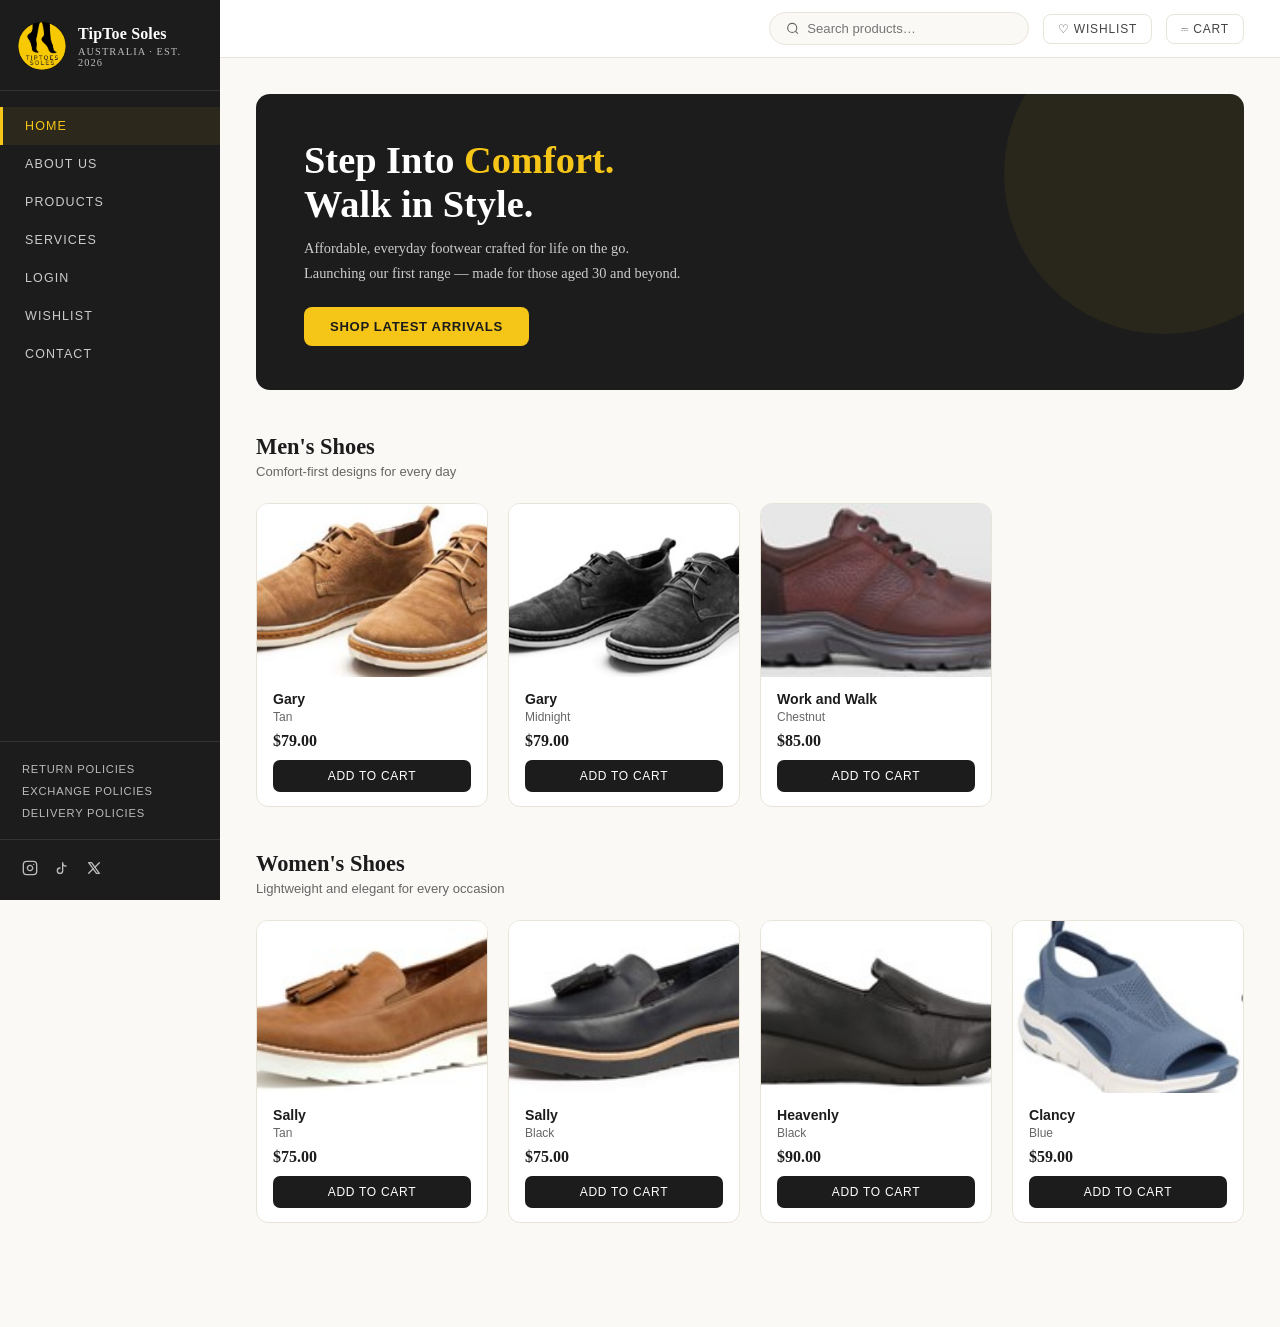
==== docs/index.html @ ac519b22 "Update index.html" ====
<!DOCTYPE html>
<html lang="en">
<head>
  <meta charset="UTF-8" />
  <meta name="viewport" content="width=device-width, initial-scale=1.0" />
  <title>TipToe Soles – Comfort Footwear Australia</title>
  <link rel="stylesheet" href="css/style.css" />
</head>
<body>

  <!-- ==========================SIDEBAR============================================ -->
  <aside id="aside">
    <a class="logo-area" href="#" onclick="nav('home'); return false;">
      <img src="images/TipToe_Soles_Logo_colour.png" alt="TipToe Soles Logo" />
      <div>
        <div class="logo-name">TipToe Soles</div>
        <div class="logo-sub">Australia · Est. 2026</div>
      </div>
    </a>

    <nav aria-label="Main Navigation">
      <a href="#" class="active" id="nav-home"     onclick="nav('home', this);     return false;">Home</a>
      <a href="#"                id="nav-about"    onclick="nav('about', this);    return false;">About Us</a>
      <a href="#"                id="nav-products" onclick="nav('products', this); return false;">Products</a>
      <a href="#"                id="nav-services" onclick="nav('services', this); return false;">Services</a>
      <a href="#"                id="nav-login"    onclick="nav('login', this);    return false;">Login</a>
      <a href="#"                id="nav-wishlist" onclick="nav('wishlist', this); return false;">Wishlist</a>
      <a href="#"                id="nav-contact"  onclick="nav('contact', this);  return false;">Contact</a>
    </nav>

    <div class="sidebar-policies">
      <a href="#" onclick="nav('policies', null, 'returns');  return false;">Return Policies</a>
      <a href="#" onclick="nav('policies', null, 'exchange'); return false;">Exchange Policies</a>
      <a href="#" onclick="nav('policies', null, 'delivery'); return false;">Delivery Policies</a>
    </div>

    <!-- SOCIAL MEDIA LINKS -->
    <div class="sidebar-socials">
      <a href="https://www.instagram.com" target="_blank" rel="noopener" aria-label="Follow TipToe Soles on Instagram">
        <svg width="16" height="16" viewBox="0 0 24 24" fill="none" stroke="currentColor" stroke-width="2" stroke-linecap="round" stroke-linejoin="round" aria-hidden="true"><rect width="20" height="20" x="2" y="2" rx="5" ry="5"/><path d="M16 11.37A4 4 0 1 1 12.63 8 4 4 0 0 1 16 11.37z"/><line x1="17.5" x2="17.51" y1="6.5" y2="6.5"/></svg>
      </a>
      <a href="https://www.tiktok.com" target="_blank" rel="noopener" aria-label="Follow TipToe Soles on TikTok">
        <svg width="16" height="16" viewBox="0 0 24 24" fill="none" stroke="currentColor" stroke-width="2" stroke-linecap="round" stroke-linejoin="round" aria-hidden="true"><path d="M9 12a4 4 0 1 0 4 4V4a5 5 0 0 0 5 5"/></svg>
      </a>
      <a href="https://www.x.com" target="_blank" rel="noopener" aria-label="Follow TipToe Soles on X">
        <svg width="16" height="16" viewBox="0 0 24 24" fill="none" stroke="currentColor" stroke-width="2" stroke-linecap="round" stroke-linejoin="round" aria-hidden="true"><path d="M4 4l11.733 16h4.267l-11.733 -16z"/><path d="M4 20l6.768 -6.768m2.46 -2.46l6.772 -6.772"/></svg>
      </a>
    </div>
  </aside>

  <!-- ==================MAIN========================= -->
  <main>

    <!-- TOPBAR -->
    <header>
      <button class="ham" id="ham" onclick="toggleSidebar()" aria-label="Toggle navigation menu">
        <span></span>
        <span></span>
        <span></span>
      </button>
      <div class="search-box">
        <svg width="15" height="15" viewBox="0 0 24 24" fill="none" stroke="#666" stroke-width="2" aria-hidden="true">
          <circle cx="11" cy="11" r="8"/>
          <path d="m21 21-4.35-4.35"/>
        </svg>
        <input type="search" placeholder="Search products…" aria-label="Search products" />
      </div>
      <button class="hdr-btn" onclick="nav('wishlist')">&#9825; Wishlist</button>
      <button class="hdr-btn">&#9107; Cart</button>
    </header>

    <!-- ============================================
         HOME PAGE
         ============================================ -->
    <section class="page active" id="page-home" aria-label="Home">

      <!-- Hero Banner -->
      <div class="banner">
        <div class="banner-copy">
          <h1>Step Into <em>Comfort.</em><br>Walk in Style.</h1>
          <p>Affordable, everyday footwear crafted for life on the go. Launching our first range — made for those aged 30 and beyond.</p>
          <button class="btn-primary" onclick="nav('products')">Shop Latest Arrivals</button>
        </div>
      </div>

      <!-- Men's Shoes -->
      <div class="section-head">
        <h2>Men's Shoes</h2>
        <p>Comfort-first designs for every day</p>
      </div>
      <div class="prod-grid">
        <div class="prod-card">
          <img src="images/Gary_Tan.jpg" alt="Gary — Tan leather shoe profile" />
          <div class="prod-info">
            <h3>Gary</h3>
            <div class="colour">Tan</div>
            <div class="price">$79.00</div>
            <button class="btn-cart" aria-label="Add Gary Tan to cart">Add to Cart</button>
          </div>
        </div>
        <div class="prod-card">
          <img src="images/Gary_Black.jpg" alt="Gary — Midnight black leather shoe profile" />
          <div class="prod-info">
            <h3>Gary</h3>
            <div class="colour">Midnight</div>
            <div class="price">$79.00</div>
            <button class="btn-cart" aria-label="Add Gary Midnight to cart">Add to Cart</button>
          </div>
        </div>
        <div class="prod-card">
          <img src="images/Work_and_Walk_Chesnut.jpg" alt="Work and Walk — Chestnut outdoor boot" />
          <div class="prod-info">
            <h3>Work and Walk</h3>
            <div class="colour">Chestnut</div>
            <div class="price">$85.00</div>
            <button class="btn-cart" aria-label="Add Work and Walk to cart">Add to Cart</button>
          </div>
        </div>
      </div>

      <!-- Women's Shoes -->
      <div class="section-head">
        <h2>Women's Shoes</h2>
        <p>Lightweight and elegant for every occasion</p>
      </div>
      <div class="prod-grid">
        <div class="prod-card">
          <img src="images/Sally_Tan.jpg" alt="Sally — Tan support flat shoe" />
          <div class="prod-info">
            <h3>Sally</h3>
            <div class="colour">Tan</div>
            <div class="price">$75.00</div>
            <button class="btn-cart" aria-label="Add Sally Tan to cart">Add to Cart</button>
          </div>
        </div>
        <div class="prod-card">
          <img src="images/Sally_Black.jpg" alt="Sally — Black support flat shoe" />
          <div class="prod-info">
            <h3>Sally</h3>
            <div class="colour">Black</div>
            <div class="price">$75.00</div>
            <button class="btn-cart" aria-label="Add Sally Black to cart">Add to Cart</button>
          </div>
        </div>
        <div class="prod-card">
          <img src="images/Heavenly_Black.jpg" alt="Heavenly — Cushion lined black walking shoe" />
          <div class="prod-info">
            <h3>Heavenly</h3>
            <div class="colour">Black</div>
            <div class="price">$90.00</div>
            <button class="btn-cart" aria-label="Add Heavenly to cart">Add to Cart</button>
          </div>
        </div>
        <div class="prod-card">
          <img src="images/Clancy_Blue.jpg" alt="Clancy — Light blue flexible canvas shoe" />
          <div class="prod-info">
            <h3>Clancy</h3>
            <div class="colour">Blue</div>
            <div class="price">$59.00</div>
            <button class="btn-cart" aria-label="Add Clancy to cart">Add to Cart</button>
          </div>
        </div>
      </div>

    </section>

    <!-- ============================================
         ABOUT US
         ============================================ -->
    <section class="page" id="page-about" aria-label="About Us">
      <h1 class="pg-title">About Us</h1>
      <p class="pg-sub">Who we are and what we stand for</p>

      <div class="about-intro">
        <p>TipToe Soles is an Australian owned and operated company. We aim to provide comfortable footwear at affordable prices to customers within Australia and around the world. Our first range of products focuses on comfort and daily wear shoes, designed for those aged 30 and above who value quality and practicality.</p>
      </div>

      <div class="about-cards">
        <div class="acard">
          <h2>Our Mission</h2>
          <p>To be the go-to affordable footwear brand in Australia and internationally — offering comfort, style and value in every pair.</p>
        </div>
        <div class="acard">
          <h2>Our Products</h2>
          <p>Our debut range includes carefully crafted men's and women's shoes with features like orthotic-friendly insoles, breathable mesh linings, and durable rubber soles.</p>
        </div>
        <div class="acard">
          <h2>Contact Us</h2>
          <ul>
            <li>322 Avondale Road, Enfield NSW 2133</li>
            <li>02 9210 5000</li>
            <li>TipToeShoes@gmail.com</li>
          </ul>
        </div>
        <div class="acard">
          <h2>Why TipToe Soles?</h2>
          <ul>
            <li>Australian owned and operated</li>
            <li>Affordable everyday pricing</li>
            <li>Free returns on orders over $60</li>
            <li>Fast Australia Post delivery</li>
          </ul>
        </div>
      </div>
    </section>

    <!-- ============================================
         PRODUCTS
         ============================================ -->
    <section class="page" id="page-products" aria-label="Products">
      <h1 class="pg-title">Products</h1>
      <p class="pg-sub">Browse our full range of comfort footwear</p>

      <div class="section-head">
        <h2>Men's Shoes</h2>
        <p>US sizes 6–11 available</p>
      </div>
      <div class="prod-grid">
        <div class="prod-card">
          <img src="images/Gary_Tan.jpg" alt="Gary Tan Leather Shoe" />
          <div class="prod-info">
            <h3>Gary</h3>
            <div class="colour">Tan · US 6–11</div>
            <div class="price">$79.00</div>
            <button class="btn-cart">Add to Cart</button>
          </div>
        </div>
        <div class="prod-card">
          <img src="images/Gary_Black.jpg" alt="Gary Midnight Black Shoe" />
          <div class="prod-info">
            <h3>Gary</h3>
            <div class="colour">Midnight · US 6–11</div>
            <div class="price">$79.00</div>
            <button class="btn-cart">Add to Cart</button>
          </div>
        </div>
        <div class="prod-card">
          <img src="images/Work_and_Walk_Chesnut.jpg" alt="Work and Walk Chestnut Leather Shoe" />
          <div class="prod-info">
            <h3>Work and Walk</h3>
            <div class="colour">Chestnut · US 6–11</div>
            <div class="price">$85.00</div>
            <button class="btn-cart">Add to Cart</button>
          </div>
        </div>
      </div>

      <div class="section-head">
        <h2>Women's Shoes</h2>
        <p>US sizes 6–11 available</p>
      </div>
      <div class="prod-grid">
        <div class="prod-card">
          <img src="images/Sally_Tan.jpg" alt="Sally Tan Support Flat" />
          <div class="prod-info">
            <h3>Sally</h3>
            <div class="colour">Tan · US 6–11</div>
            <div class="price">$75.00</div>
            <button class="btn-cart">Add to Cart</button>
          </div>
        </div>
        <div class="prod-card">
          <img src="images/Sally_Black.jpg" alt="Sally Black Support Flat" />
          <div class="prod-info">
            <h3>Sally</h3>
            <div class="colour">Black · US 6–11</div>
            <div class="price">$75.00</div>
            <button class="btn-cart">Add to Cart</button>
          </div>
        </div>
        <div class="prod-card">
          <img src="images/Heavenly_Black.jpg" alt="Heavenly Black Cushioned Shoe" />
          <div class="prod-info">
            <h3>Heavenly</h3>
            <div class="colour">Black · US 6–11</div>
            <div class="price">$90.00</div>
            <button class="btn-cart">Add to Cart</button>
          </div>
        </div>
        <div class="prod-card">
          <img src="images/Clancy_Blue.jpg" alt="Clancy Blue Canvas Flat" />
          <div class="prod-info">
            <h3>Clancy</h3>
            <div class="colour">Blue · US 6–11</div>
            <div class="price">$59.00</div>
            <button class="btn-cart">Add to Cart</button>
          </div>
        </div>
      </div>
    </section>

    <!-- ============================================
         SERVICES
         ============================================ -->
    <section class="page" id="page-services" aria-label="Services">
      <h1 class="pg-title">Services</h1>
      <p class="pg-sub">How we take care of you</p>

      <div class="svc-grid">
        <div class="svc">
          <div class="svc-ico">
            <svg width="18" height="18" viewBox="0 0 24 24" fill="none" stroke="#8A6500" stroke-width="2" aria-hidden="true">
              <path d="M5 12h14M12 5l7 7-7 7"/>
            </svg>
          </div>
          <h2>Free Returns</h2>
          <p>Free returns on all items over $60 within 28 days of your order date. Items must be unworn and in original packaging.</p>
        </div>
        <div class="svc">
          <div class="svc-ico">
            <svg width="18" height="18" viewBox="0 0 24 24" fill="none" stroke="#8A6500" stroke-width="2" aria-hidden="true">
              <rect x="1" y="3" width="15" height="13" rx="2"/>
              <path d="m16 8 5 2v5h-5V8z"/>
              <circle cx="5.5" cy="18.5" r="2.5"/>
              <circle cx="18.5" cy="18.5" r="2.5"/>
            </svg>
          </div>
          <h2>Fast Delivery</h2>
          <p>Express and standard shipping via Australia Post. Orders placed before noon AEST are dispatched same business day.</p>
        </div>
        <div class="svc">
          <div class="svc-ico">
            <svg width="18" height="18" viewBox="0 0 24 24" fill="none" stroke="#8A6500" stroke-width="2" aria-hidden="true">
              <path d="M22 16.92v3a2 2 0 0 1-2.18 2 19.79 19.79 0 0 1-8.63-3.07A19.5 19.5 0 0 1 4.69 12 19.79 19.79 0 0 1 1.61 3.35 2 2 0 0 1 3.6 1h3a2 2 0 0 1 2 1.72c.127.96.361 1.903.7 2.81a2 2 0 0 1-.45 2.11L7.91 8.6a16 16 0 0 0 6 6l.96-.96a2 2 0 0 1 2.11-.45c.907.339 1.85.573 2.81.7A2 2 0 0 1 22 16.92z"/>
            </svg>
          </div>
          <h2>Customer Support</h2>
          <p>Reach us by phone at 02 9210 5000 or email TipToeShoes@gmail.com. We're here Monday to Friday.</p>
        </div>
        <div class="svc">
          <div class="svc-ico">
            <svg width="18" height="18" viewBox="0 0 24 24" fill="none" stroke="#8A6500" stroke-width="2" aria-hidden="true">
              <path d="M12 22s8-4 8-10V5l-8-3-8 3v7c0 6 8 10 8 10z"/>
            </svg>
          </div>
          <h2>Secure Payments</h2>
          <p>All transactions are secured. We support debit, credit cards and PayPal via our payment gateway.</p>
        </div>
        <div class="svc">
          <div class="svc-ico">
            <svg width="18" height="18" viewBox="0 0 24 24" fill="none" stroke="#8A6500" stroke-width="2" aria-hidden="true">
              <path d="M20.84 4.61a5.5 5.5 0 0 0-7.78 0L12 5.67l-1.06-1.06a5.5 5.5 0 0 0-7.78 7.78l1.06 1.06L12 21.23l7.78-7.78 1.06-1.06a5.5 5.5 0 0 0 0-7.78z"/>
            </svg>
          </div>
          <h2>Wishlist</h2>
          <p>Save your favourite styles and come back to them any time. Never lose track of a pair you love.</p>
        </div>
        <div class="svc">
          <div class="svc-ico">
            <svg width="18" height="18" viewBox="0 0 24 24" fill="none" stroke="#8A6500" stroke-width="2" aria-hidden="true">
              <circle cx="11" cy="11" r="8"/>
              <path d="m21 21-4.35-4.35"/>
            </svg>
          </div>
          <h2>Easy Search</h2>
          <p>Find exactly what you need quickly with our product search and category browsing.</p>
        </div>
      </div>
    </section>

    <!-- ============================================
         LOGIN
         ============================================ -->
    <section class="page" id="page-login" aria-label="Login">
      <div class="login-center">
        <div class="login-box">
          <h2>Welcome Back</h2>
          <p class="sub">Sign in to your TipToe Soles account</p>

          <div class="form-group">
            <label for="email">Email address</label>
            <input type="email" id="email" placeholder="you@example.com" autocomplete="email" />
          </div>
          <div class="form-group">
            <label for="password">Password</label>
            <input type="password" id="password" placeholder="••••••••" autocomplete="current-password" />
          </div>

          <button class="btn-dark">Sign In</button>
          <div class="divider">— or —</div>
          <button class="btn-dark" style="background: #f5f3ee; color: #1C1C1C; border: 1.5px solid #E8E4DA;">
            Create an Account
          </button>
        </div>
      </div>
    </section>

    <!-- ============================================
         WISHLIST
         ============================================ -->
    <section class="page" id="page-wishlist" aria-label="Wishlist">
      <h1 class="pg-title">Wishlist</h1>
      <p class="pg-sub">Items you've saved</p>

      <div class="empty-state">
        <svg width="48" height="48" viewBox="0 0 24 24" fill="none" stroke="#ccc" stroke-width="1.5" aria-hidden="true">
          <path d="M20.84 4.61a5.5 5.5 0 0 0-7.78 0L12 5.67l-1.06-1.06a5.5 5.5 0 0 0-7.78 7.78l1.06 1.06L12 21.23l7.78-7.78 1.06-1.06a5.5 5.5 0 0 0 0-7.78z"/>
        </svg>
        <p>Your wishlist is empty. Browse our products and save your favourites!</p>
        <br />
        <button class="btn-primary" onclick="nav('products')">Browse Products</button>
      </div>
    </section>

    <!-- ============================================
         CONTACT
         ============================================ -->
    <section class="page" id="page-contact" aria-label="Contact">
      <h1 class="pg-title">Contact Us</h1>
      <p class="pg-sub">We'd love to hear from you</p>

      <div class="contact-layout">
        <div>
          <div class="form-group">
            <label for="cname">Full name</label>
            <input type="text" id="cname" placeholder="Your name" />
          </div>
          <div class="form-group">
            <label for="cemail">Email</label>
            <input type="email" id="cemail" placeholder="you@example.com" />
          </div>
          <div class="form-group">
            <label for="csubject">Subject</label>
            <select id="csubject">
              <option>General enquiry</option>
              <option>Order issue</option>
              <option>Returns &amp; exchanges</option>
              <option>Product question</option>
              <option>Feedback</option>
            </select>
          </div>
          <div class="form-group">
            <label for="cmsg">Message</label>
            <textarea id="cmsg" placeholder="How can we help?"></textarea>
          </div>
          <button class="btn-dark">Send Message</button>
        </div>

        <div class="contact-info-cards">
          <div class="ci">
            <div class="ci-label">Address</div>
            <p>322 Avondale Road<br />Enfield NSW 2133</p>
          </div>
          <div class="ci">
            <div class="ci-label">Phone</div>
            <p>02 9210 5000</p>
          </div>
          <div class="ci">
            <div class="ci-label">Email</div>
            <p>TipToeShoes@gmail.com</p>
          </div>
          <div class="ci">
            <div class="ci-label">Business Hours</div>
            <p>Monday – Friday<br />9:00am – 5:00pm AEST</p>
          </div>
        </div>
      </div>
    </section>

    <!-- ============================================
         POLICIES
         ============================================ -->
    <section class="page" id="page-policies" aria-label="Policies">
      <h1 class="pg-title">Policies</h1>
      <p class="pg-sub">Our commitments to you</p>

      <div class="policy-tabs">
        <button class="ptab active" onclick="showPol('returns', this)">Returns</button>
        <button class="ptab"        onclick="showPol('exchange', this)">Exchange</button>
        <button class="ptab"        onclick="showPol('delivery', this)">Delivery</button>
      </div>

      <div class="policy-box">

        <!-- Returns -->
        <div class="policy-section active" id="pol-returns">
          <h2>Return Policy</h2>
          <div class="note-box">FREE RETURNS on all items over $60 within 28 days of the order date.</div>
          <p>TipToe Soles is confident that you will be happy with your purchase. If for any reason this is not the case, we offer free returns for items over $60 within 28 days of the order date.</p>
          <p style="margin-top: 10px;">To be eligible for a return, items must:</p>
          <ul>
            <li>Be returned within 28 days of the order date</li>
            <li>Be unworn with original tags still attached</li>
            <li>Have no dirty marks or damaged soles</li>
            <li>Be returned in the original, undamaged shoe box</li>
          </ul>
          <p style="margin-top: 10px;">Please note: postage is non-refundable. TipToe Soles will not take responsibility for returned items not received if registered post is not used.</p>
        </div>

        <!-- Exchange -->
        <div class="policy-section" id="pol-exchange">
          <h2>Exchange Policy</h2>
          <p>We want you to love your TipToe Soles purchase. If you need a different size or colour, we're happy to assist with an exchange within 28 days of purchase.</p>
          <p style="margin-top: 10px;">Items exchanged must meet the same conditions as our returns policy — unworn, original tags, original packaging. Contact our customer service team to arrange your exchange.</p>
        </div>

        <!-- Delivery -->
        <div class="policy-section" id="pol-delivery">
          <h2>Delivery Policy</h2>
          <p>Orders placed before noon AEST will be packed and dispatched on business days via Australia Post.</p>
          <p style="margin-top: 12px;"><strong>Express Shipping:</strong></p>
          <ul>
            <li>1–2 business days — Victoria</li>
            <li>1–3 business days — NSW, ACT, SA &amp; QLD metro</li>
            <li>2–5 business days — WA, NT, Tasmania</li>
          </ul>
          <p style="margin-top: 12px;"><strong>Standard Shipping:</strong></p>
          <ul>
            <li>1–3 business days — Victoria</li>
            <li>2–6 business days — NSW, ACT, SA &amp; QLD metro</li>
            <li>3–10 business days — WA, NT, Tasmania</li>
          </ul>
        </div>

      </div>
    </section>

  </main>

  <script src="js/main.js"></script>
</body>
</html>
---- docs/css/style.css ----
/* ============================================
   TipToe Soles — Main Stylesheet
   style.css
   ============================================ */

/* ── RESET & VARIABLES ── */
*, *::before, *::after {
  box-sizing: border-box;
  margin: 0;
  padding: 0;
}

:root {
  --gold:        #F5C518; /* Retained safely for dark backgrounds */
  --gold-light:  #FDF3C0;
  --gold-mid:    #8A6500; /* WCAG Compliant Contrast gold for light backgrounds */
  --dark:        #1C1C1C;
  --charcoal:    #2E2E2E;
  --mid:         #444444; /* Hardened for text legibility scale */
  --light:       #FAF9F6;
  --white:       #FFFFFF;
  --border:      #E8E4DA;
  --muted:       #666666; /* Increased opacity from #999 for WCAG AA compliance */
  --sidebar-w:   220px;
}

body {
  font-family: Georgia, "Times New Roman", serif;
  background: var(--light);
  color: var(--dark);
  display: flex;
  min-height: 100vh;
  font-size: 15px;
}

/* ============================================
   SIDEBAR
   ============================================ */
aside {
  width: var(--sidebar-w);
  min-height: 100vh;
  background: var(--dark);
  display: flex;
  flex-direction: column;
  position: fixed;
  top: 0;
  left: 0;
  z-index: 100;
  padding: 0 0 20px;
}

.logo-area {
  display: flex;
  align-items: center;
  gap: 12px;
  padding: 22px 18px 20px;
  border-bottom: 1px solid #333;
  cursor: pointer;
  text-decoration: none;
}

.logo-area img {
  width: 48px;
  height: 48px;
  border-radius: 50%;
  object-fit: cover;
  flex-shrink: 0;
}

.logo-name {
  color: #fff;
  font-size: 1rem;
  font-weight: bold;
  letter-spacing: 0.01em;
  line-height: 1.2;
}

.logo-sub {
  color: #bbb;
  font-size: 0.65rem;
  letter-spacing: 0.1em;
  text-transform: uppercase;
  margin-top: 2px;
}

nav {
  flex: 1;
  padding: 16px 0;
}

nav a {
  display: block;
  padding: 12px 22px;
  color: #ccc;
  text-decoration: none;
  font-family: "Helvetica Neue", Arial, sans-serif;
  font-size: 0.78rem;
  letter-spacing: 0.09em;
  text-transform: uppercase;
  transition: color 0.2s, background 0.2s;
  border-left: 3px solid transparent;
}

nav a:hover {
  color: var(--gold);
  background: rgba(245, 197, 24, 0.05);
}

nav a.active {
  color: var(--gold);
  border-left-color: var(--gold);
  background: rgba(245, 197, 24, 0.07);
}

.sidebar-policies {
  padding: 16px 22px 0;
  border-top: 1px solid #333;
}

.sidebar-policies a {
  display: block;
  color: #bbb;
  font-size: 0.7rem;
  font-family: "Helvetica Neue", Arial, sans-serif;
  letter-spacing: 0.07em;
  text-transform: uppercase;
  text-decoration: none;
  padding: 5px 0;
  transition: color 0.2s;
}

.sidebar-policies a:hover {
  color: var(--gold);
}

/* ── SOCIALS CONTAINER ── */
.sidebar-socials {
  display: flex;
  gap: 16px;
  padding: 20px 22px 0;
  border-top: 1px solid #333;
  margin-top: 15px;
}

.sidebar-socials a {
  color: #bbb;
  transition: color 0.2s, transform 0.2s;
}

.sidebar-socials a:hover {
  color: var(--gold);
  transform: translateY(-1px);
}

/* ============================================
   MAIN CONTENT
   ============================================ */
main {
  margin-left: var(--sidebar-w);
  flex: 1;
  display: flex;
  flex-direction: column;
}

/* ── TOPBAR ── */
header {
  position: sticky;
  top: 0;
  z-index: 90;
  background: var(--white);
  border-bottom: 1px solid var(--border);
  display: flex;
  align-items: center;
  justify-content: flex-end;
  gap: 14px;
  padding: 12px 36px;
}

.search-box {
  display: flex;
  align-items: center;
  gap: 8px;
  border: 1.5px solid var(--border);
  border-radius: 24px;
  padding: 8px 16px;
  background: var(--light);
  flex: 1;
  max-width: 260px;
}

.search-box input {
  border: none;
  outline: none;
  background: transparent;
  font-family: "Helvetica Neue", Arial, sans-serif;
  font-size: 0.82rem;
  width: 100%;
}

.hdr-btn {
  background: none;
  border: 1.5px solid var(--border);
  border-radius: 8px;
  padding: 7px 14px;
  cursor: pointer;
  font-family: "Helvetica Neue", Arial, sans-serif;
  font-size: 0.75rem;
  letter-spacing: 0.07em;
  text-transform: uppercase;
  color: var(--mid);
  display: flex;
  align-items: center;
  gap: 6px;
  transition: border-color 0.2s, color 0.2s;
}

.hdr-btn:hover {
  border-color: var(--gold-mid);
  color: var(--dark);
}

/* ============================================
   PAGES
   ============================================ */
.page {
  display: none;
  padding: 36px 36px 60px;
  animation: fadeUp 0.3s ease;
}

.page.active {
  display: block;
}

@keyframes fadeUp {
  from { opacity: 0; transform: translateY(6px); }
  to   { opacity: 1; transform: none; }
}

.pg-title {
  font-family: Georgia, serif;
  font-size: 1.6rem;
  margin-bottom: 4px;
}

.pg-sub {
  color: var(--muted);
  font-size: 0.82rem;
  font-family: "Helvetica Neue", Arial, sans-serif;
  margin-bottom: 28px;
}

/* ============================================
   HOME — BANNER
   ============================================ */
.banner {
  background: var(--dark);
  border-radius: 14px;
  padding: 44px 48px;
  margin-bottom: 44px;
  position: relative;
  overflow: hidden;
  display: flex;
  align-items: center;
  justify-content: space-between;
}

.banner::before {
  content: "";
  position: absolute;
  right: -80px;
  top: -80px;
  width: 320px;
  height: 320px;
  border-radius: 50%;
  background: var(--gold);
  opacity: 0.06;
}

.banner-copy {
  position: relative;
  z-index: 1;
}

.banner-copy h1 {
  font-family: Georgia, serif;
  font-size: 2.4rem;
  color: #fff;
  line-height: 1.15;
  margin-bottom: 10px;
}

.banner-copy h1 em {
  color: var(--gold);
  font-style: normal;
}

.banner-copy p {
  color: #ccc;
  font-size: 0.9rem;
  line-height: 1.7;
  max-width: 380px;
  margin-bottom: 22px;
}

/* ============================================
   BUTTONS
   ============================================ */
.btn-primary {
  background: var(--gold);
  color: var(--dark);
  border: none;
  padding: 12px 26px;
  border-radius: 8px;
  cursor: pointer;
  font-family: "Helvetica Neue", Arial, sans-serif;
  font-size: 0.82rem;
  font-weight: 700;
  letter-spacing: 0.05em;
  text-transform: uppercase;
  transition: transform 0.15s, box-shadow 0.15s;
}

.btn-primary:hover {
  transform: translateY(-2px);
  box-shadow: 0 8px 20px rgba(245, 197, 24, 0.3);
}

.btn-dark {
  width: 100%;
  padding: 12px;
  background: var(--dark);
  color: #fff;
  border: none;
  border-radius: 8px;
  font-family: "Helvetica Neue", Arial, sans-serif;
  font-weight: 700;
  font-size: 0.85rem;
  cursor: pointer;
  transition: background 0.2s;
}

.btn-dark:hover {
  background: #333;
}

/* ============================================
   SECTION HEADINGS
   ============================================ */
.section-head {
  margin-bottom: 24px;
}

.section-head h2 {
  font-family: Georgia, serif;
  font-size: 1.4rem;
  margin-bottom: 4px;
}

.section-head p {
  color: var(--muted);
  font-size: 0.82rem;
  font-family: "Helvetica Neue", Arial, sans-serif;
}

/* ============================================
   PRODUCT GRID & CARDS
   ============================================ */
.prod-grid {
  display: grid;
  grid-template-columns: repeat(auto-fill, minmax(190px, 1fr));
  gap: 20px;
  margin-bottom: 44px;
}

.prod-card {
  background: var(--white);
  border-radius: 12px;
  border: 1px solid var(--border);
  overflow: hidden;
  transition: transform 0.2s, box-shadow 0.2s;
}

.prod-card:hover {
  transform: translateY(-4px);
  box-shadow: 0 12px 28px rgba(0, 0, 0, 0.08);
}

.prod-card img {
  width: 100%;
  aspect-ratio: 4 / 3;
  object-fit: cover;
  display: block;
  background: #f0ede5;
}

.prod-info {
  padding: 14px 16px;
}

.prod-info h3 {
  font-size: 0.88rem;
  font-weight: bold;
  margin-bottom: 3px;
  font-family: "Helvetica Neue", Arial, sans-serif;
}

.prod-info .colour {
  font-size: 0.75rem;
  color: var(--muted);
  margin-bottom: 8px;
  font-family: "Helvetica Neue", Arial, sans-serif;
}

.prod-info .price {
  font-size: 1rem;
  font-weight: bold;
  font-family: Georgia, serif;
  margin-bottom: 10px;
}

.btn-cart {
  width: 100%;
  padding: 9px;
  background: var(--dark);
  color: #fff;
  border: none;
  border-radius: 7px;
  font-family: "Helvetica Neue", Arial, sans-serif;
  font-size: 0.75rem;
  letter-spacing: 0.06em;
  text-transform: uppercase;
  cursor: pointer;
  transition: background 0.2s;
}

.btn-cart:hover {
  background: #333;
}

/* ============================================
   ABOUT PAGE
   ============================================ */
.about-intro {
  max-width: 620px;
  margin-bottom: 32px;
}

.about-intro p {
  line-height: 1.8;
  color: #222;
  font-size: 0.92rem;
}

.about-cards {
  display: grid;
  grid-template-columns: 1fr 1fr;
  gap: 20px;
}

.acard {
  background: var(--white);
  border: 1px solid var(--border);
  border-radius: 12px;
  padding: 26px;
}

.acard h3 {
  font-family: Georgia, serif;
  font-size: 1.05rem;
  margin-bottom: 10px;
}

.acard p,
.acard li {
  color: #333;
  font-size: 0.85rem;
  line-height: 1.75;
  font-family: "Helvetica Neue", Arial, sans-serif;
}

.acard ul {
  padding-left: 16px;
}

/* ============================================
   CONTACT PAGE
   ============================================ */
.contact-layout {
  display: grid;
  grid-template-columns: 1fr 1fr;
  gap: 32px;
  margin-top: 8px;
}

.form-group {
  margin-bottom: 16px;
}

.form-group label {
  display: block;
  font-size: 0.72rem;
  text-transform: uppercase;
  letter-spacing: 0.09em;
  color: var(--muted);
  margin-bottom: 6px;
  font-family: "Helvetica Neue", Arial, sans-serif;
}

.form-group input,
.form-group textarea,
.form-group select {
  width: 100%;
  padding: 11px 14px;
  border: 1.5px solid var(--border);
  border-radius: 8px;
  font-family: "Helvetica Neue", Arial, sans-serif;
  font-size: 0.85rem;
  background: var(--white);
  outline: none;
  transition: border-color 0.2s;
}

.form-group input:focus,
.form-group textarea:focus {
  border-color: var(--gold-mid);
}

.form-group textarea {
  resize: vertical;
  min-height: 110px;
}

.contact-info-cards {
  display: flex;
  flex-direction: column;
  gap: 14px;
}

.ci {
  background: var(--dark);
  color: #fff;
  border-radius: 10px;
  padding: 20px 22px;
}

.ci-label {
  font-size: 0.68rem;
  text-transform: uppercase;
  letter-spacing: 0.1em;
  color: #ccc;
  margin-bottom: 6px;
  font-family: "Helvetica Neue", Arial, sans-serif;
}

.ci p {
  font-size: 0.85rem;
  line-height: 1.6;
  font-family: "Helvetica Neue", Arial, sans-serif;
}

/* ============================================
   SERVICES PAGE
   ============================================ */
.svc-grid {
  display: grid;
  grid-template-columns: repeat(3, 1fr);
  gap: 20px;
  margin-top: 8px;
}

.svc {
  background: var(--white);
  border: 1px solid var(--border);
  border-radius: 12px;
  padding: 26px;
}

.svc-ico {
  width: 36px;
  height: 36px;
  background: var(--gold-light);
  border-radius: 8px;
  margin-bottom: 14px;
  display: flex;
  align-items: center;
  justify-content: center;
}

.svc h3 {
  font-family: Georgia, serif;
  font-size: 1rem;
  margin-bottom: 8px;
}

.svc p {
  font-size: 0.83rem;
  color: #333;
  line-height: 1.65;
  font-family: "Helvetica Neue", Arial, sans-serif;
}

/* ============================================
   LOGIN PAGE
   ============================================ */
.login-center {
  max-width: 400px;
  margin: 32px auto;
}

.login-box {
  background: var(--white);
  border: 1px solid var(--border);
  border-radius: 14px;
  padding: 38px;
}

.login-box h2 {
  font-family: Georgia, serif;
  font-size: 1.5rem;
  margin-bottom: 6px;
}

.login-box .sub {
  color: var(--muted);
  font-size: 0.83rem;
  margin-bottom: 26px;
  font-family: "Helvetica Neue", Arial, sans-serif;
}

.divider {
  text-align: center;
  color: var(--muted);
  font-size: 0.78rem;
  margin: 16px 0;
  font-family: "Helvetica Neue", Arial, sans-serif;
}

/* ============================================
   WISHLIST PAGE
   ============================================ */
.empty-state {
  text-align: center;
  padding: 70px 20px;
  color: var(--muted);
}

.empty-state p {
  font-family: "Helvetica Neue", Arial, sans-serif;
  font-size: 0.9rem;
  margin-top: 10px;
}

/* ============================================
   POLICIES PAGE
   ============================================ */
.policy-tabs {
  display: flex;
  gap: 10px;
  margin-bottom: 28px;
  flex-wrap: wrap;
}

.ptab {
  padding: 8px 18px;
  border-radius: 20px;
  border: 1.5px solid var(--border);
  background: var(--white);
  font-size: 0.78rem;
  cursor: pointer;
  font-family: "Helvetica Neue", Arial, sans-serif;
  letter-spacing: 0.05em;
  text-transform: uppercase;
  transition: all 0.2s;
  color: var(--dark);
}

.ptab.active,
.ptab:hover {
  background: var(--dark);
  color: #fff;
  border-color: var(--dark);
}

.policy-box {
  background: var(--white);
  border: 1px solid var(--border);
  border-radius: 12px;
  padding: 30px;
}

.policy-box h3 {
  font-family: Georgia, serif;
  font-size: 1.15rem;
  margin-bottom: 14px;
}

.policy-box p,
.policy-box li {
  color: #333;
  font-size: 0.87rem;
  line-height: 1.8;
  font-family: "Helvetica Neue", Arial, sans-serif;
}

.policy-box ul {
  padding-left: 18px;
  margin-top: 8px;
}

.policy-box li {
  margin-bottom: 5px;
}

.note-box {
  background: #FFFBE8;
  border-left: 3px solid var(--gold-mid);
  padding: 12px 16px;
  border-radius: 0 8px 8px 0;
  margin: 14px 0;
  font-size: 0.83rem;
  font-family: "Helvetica Neue", Arial, sans-serif;
  color: #222;
}

.policy-section {
  display: none;
}

.policy-section.active {
  display: block;
}

/* ============================================
   HAMBURGER (mobile)
   ============================================ */
.ham {
  display: none;
  background: none;
  border: none;
  cursor: pointer;
  flex-direction: column;
  gap: 5px;
  padding: 4px;
}

.ham span {
  width: 20px;
  height: 2px;
  background: var(--dark);
  border-radius: 2px;
  display: block;
}

/* ============================================
   RESPONSIVE
   ============================================ */
@media (max-width: 760px) {
  :root { --sidebar-w: 0px; }

  aside {
    transform: translateX(-220px);
    width: 220px;
    transition: transform 0.3s;
  }

  aside.open {
    transform: none;
  }

  main {
    margin-left: 0;
  }

  .page {
    padding: 20px 16px 48px;
  }

  .banner {
    padding: 28px 24px;
    flex-direction: column;
  }

  .banner-copy h1 {
    font-size: 1.7rem;
  }

  .about-cards,
  .svc-grid,
  .contact-layout {
    grid-template-columns: 1fr;
  }

  .ham {
    display: flex;
  }
}
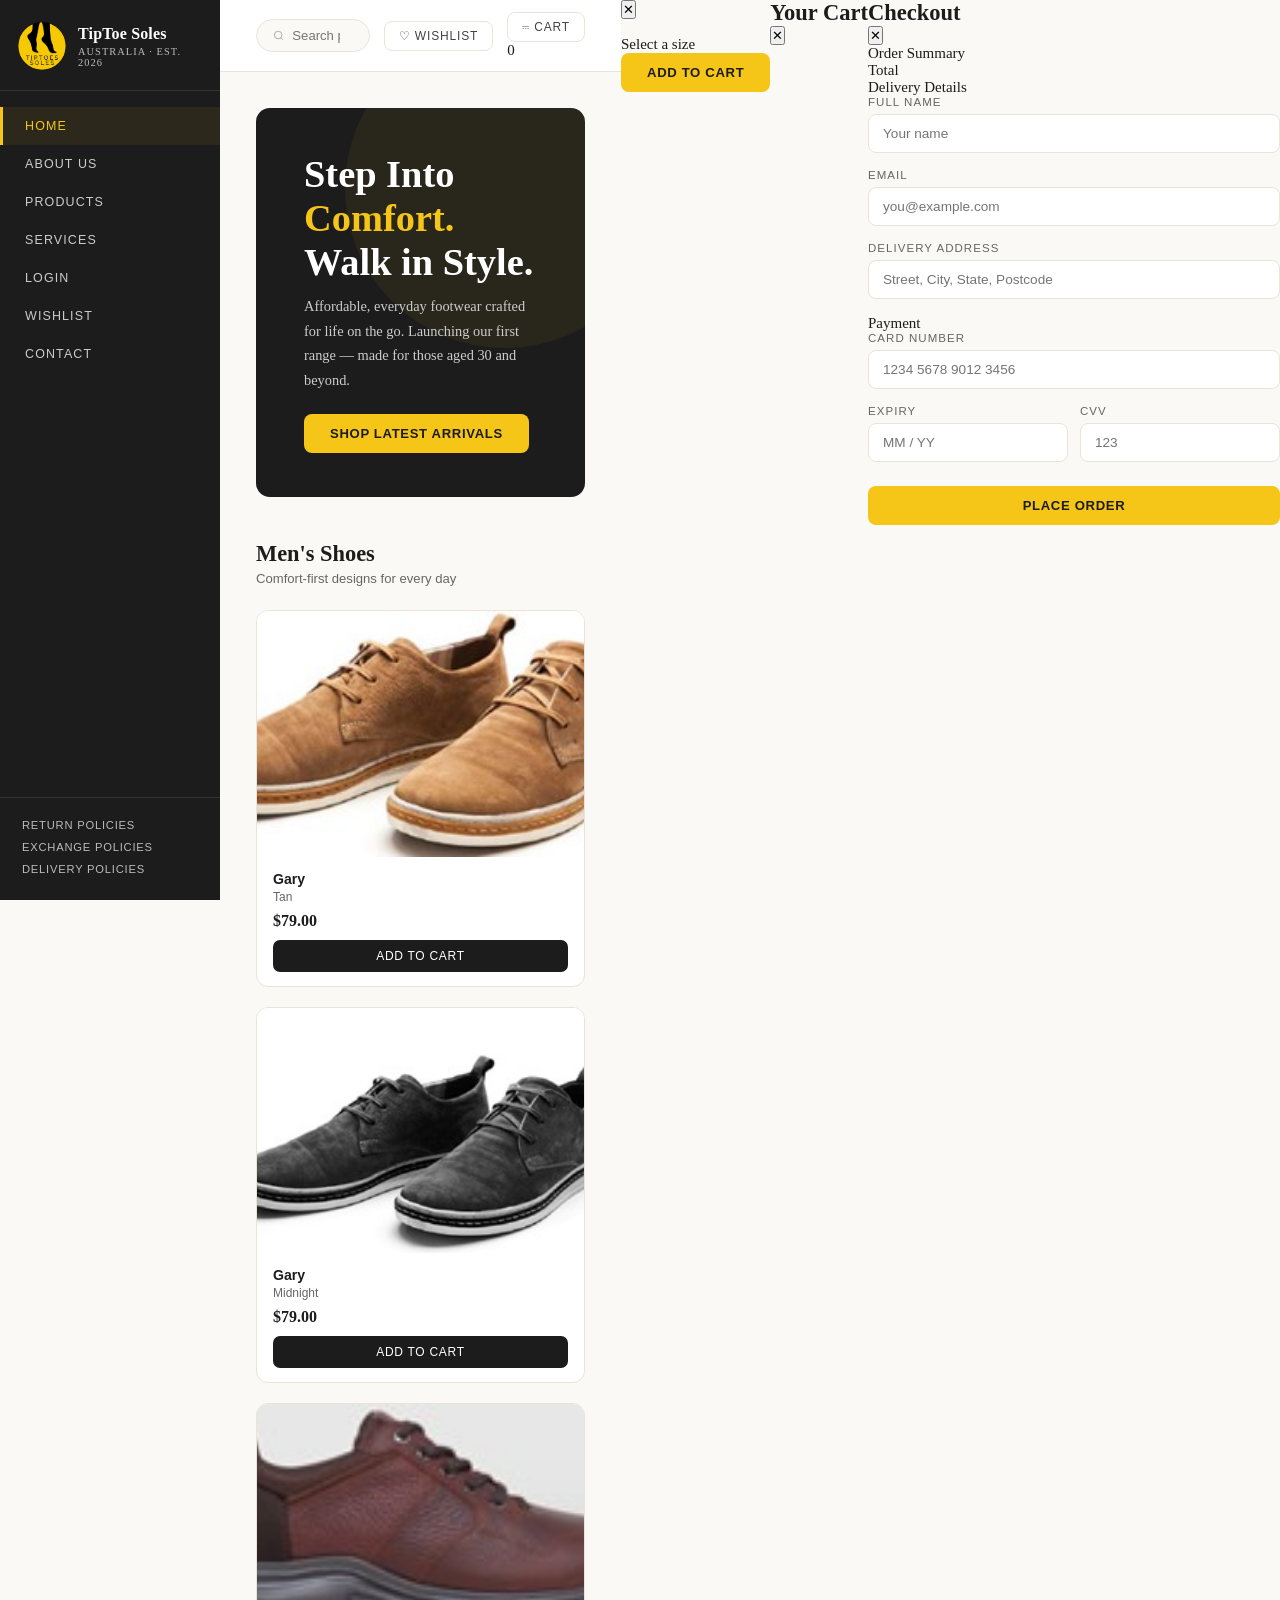
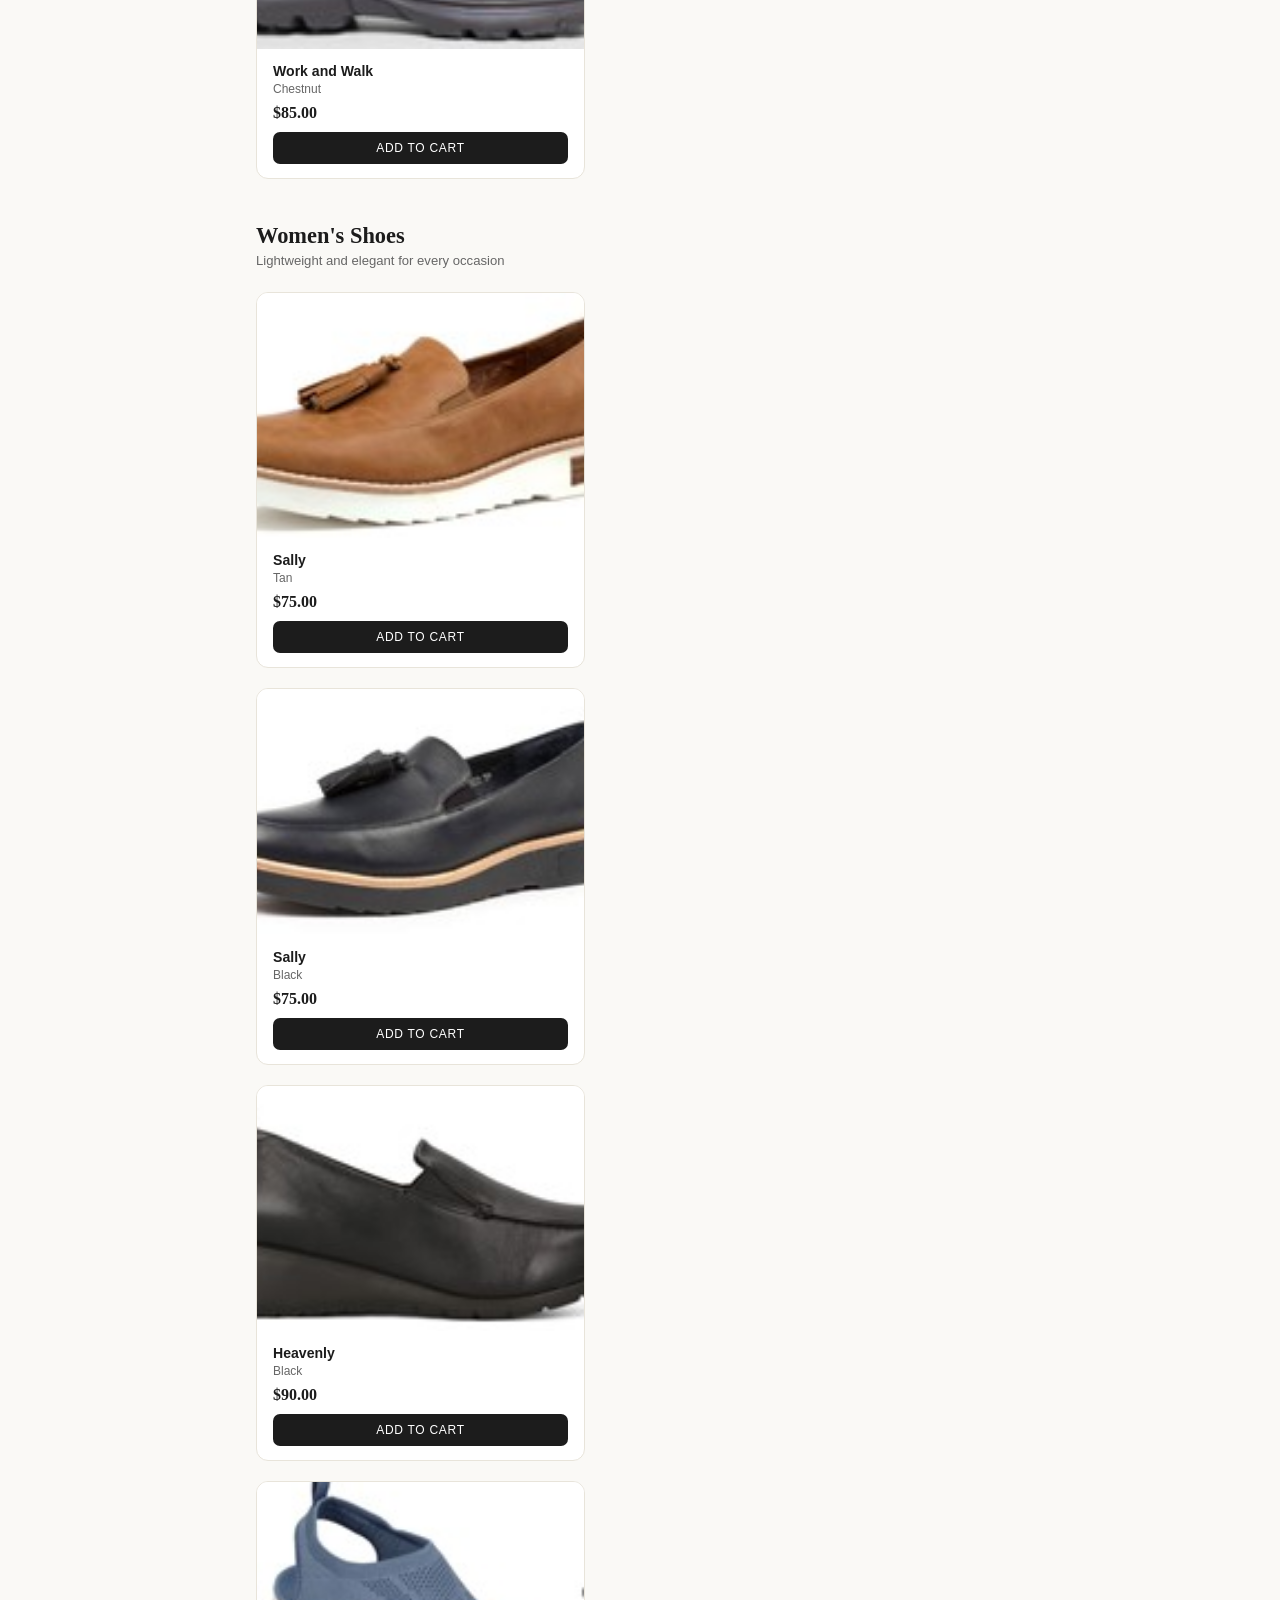
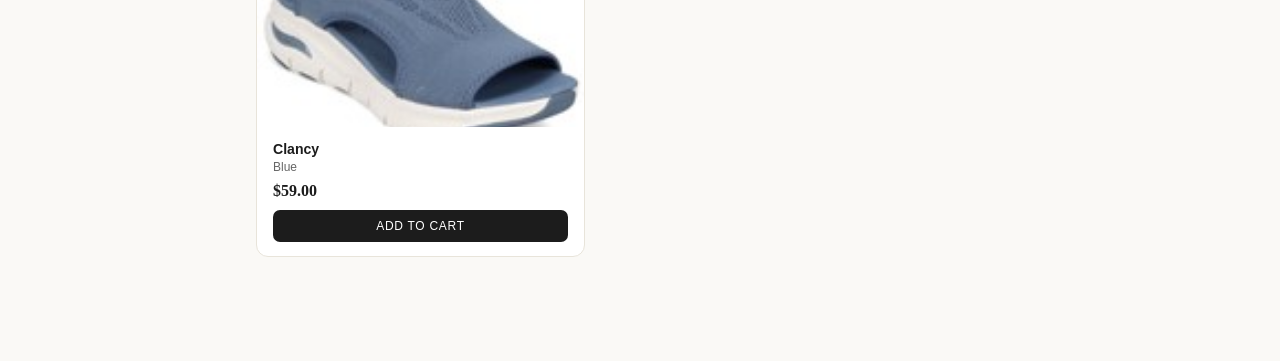
==== commit ec1e1621: "update index" ====
--- a/docs/index.html
+++ b/docs/index.html
@@ -8,7 +8,9 @@
 </head>
 <body>
 
-  <!-- ==========================SIDEBAR============================================ -->
+  <!-- ============================================
+       SIDEBAR
+       ============================================ -->
   <aside id="aside">
     <a class="logo-area" href="#" onclick="nav('home'); return false;">
       <img src="images/TipToe_Soles_Logo_colour.png" alt="TipToe Soles Logo" />
@@ -17,8 +19,7 @@
         <div class="logo-sub">Australia · Est. 2026</div>
       </div>
     </a>
-
-    <nav aria-label="Main Navigation">
+    <nav>
       <a href="#" class="active" id="nav-home"     onclick="nav('home', this);     return false;">Home</a>
       <a href="#"                id="nav-about"    onclick="nav('about', this);    return false;">About Us</a>
       <a href="#"                id="nav-products" onclick="nav('products', this); return false;">Products</a>
@@ -27,54 +28,40 @@
       <a href="#"                id="nav-wishlist" onclick="nav('wishlist', this); return false;">Wishlist</a>
       <a href="#"                id="nav-contact"  onclick="nav('contact', this);  return false;">Contact</a>
     </nav>
-
     <div class="sidebar-policies">
       <a href="#" onclick="nav('policies', null, 'returns');  return false;">Return Policies</a>
       <a href="#" onclick="nav('policies', null, 'exchange'); return false;">Exchange Policies</a>
       <a href="#" onclick="nav('policies', null, 'delivery'); return false;">Delivery Policies</a>
     </div>
-
-    <!-- SOCIAL MEDIA LINKS -->
-    <div class="sidebar-socials">
-      <a href="https://www.instagram.com" target="_blank" rel="noopener" aria-label="Follow TipToe Soles on Instagram">
-        <svg width="16" height="16" viewBox="0 0 24 24" fill="none" stroke="currentColor" stroke-width="2" stroke-linecap="round" stroke-linejoin="round" aria-hidden="true"><rect width="20" height="20" x="2" y="2" rx="5" ry="5"/><path d="M16 11.37A4 4 0 1 1 12.63 8 4 4 0 0 1 16 11.37z"/><line x1="17.5" x2="17.51" y1="6.5" y2="6.5"/></svg>
-      </a>
-      <a href="https://www.tiktok.com" target="_blank" rel="noopener" aria-label="Follow TipToe Soles on TikTok">
-        <svg width="16" height="16" viewBox="0 0 24 24" fill="none" stroke="currentColor" stroke-width="2" stroke-linecap="round" stroke-linejoin="round" aria-hidden="true"><path d="M9 12a4 4 0 1 0 4 4V4a5 5 0 0 0 5 5"/></svg>
-      </a>
-      <a href="https://www.x.com" target="_blank" rel="noopener" aria-label="Follow TipToe Soles on X">
-        <svg width="16" height="16" viewBox="0 0 24 24" fill="none" stroke="currentColor" stroke-width="2" stroke-linecap="round" stroke-linejoin="round" aria-hidden="true"><path d="M4 4l11.733 16h4.267l-11.733 -16z"/><path d="M4 20l6.768 -6.768m2.46 -2.46l6.772 -6.772"/></svg>
-      </a>
-    </div>
   </aside>
 
-  <!-- ==================MAIN========================= -->
+  <!-- ============================================
+       MAIN
+       ============================================ -->
   <main>
 
     <!-- TOPBAR -->
     <header>
-      <button class="ham" id="ham" onclick="toggleSidebar()" aria-label="Toggle navigation menu">
-        <span></span>
-        <span></span>
-        <span></span>
+      <button class="ham" id="ham" onclick="toggleSidebar()" aria-label="Open menu">
+        <span></span><span></span><span></span>
       </button>
       <div class="search-box">
-        <svg width="15" height="15" viewBox="0 0 24 24" fill="none" stroke="#666" stroke-width="2" aria-hidden="true">
-          <circle cx="11" cy="11" r="8"/>
-          <path d="m21 21-4.35-4.35"/>
+        <svg width="15" height="15" viewBox="0 0 24 24" fill="none" stroke="#aaa" stroke-width="2">
+          <circle cx="11" cy="11" r="8"/><path d="m21 21-4.35-4.35"/>
         </svg>
         <input type="search" placeholder="Search products…" aria-label="Search products" />
       </div>
       <button class="hdr-btn" onclick="nav('wishlist')">&#9825; Wishlist</button>
-      <button class="hdr-btn">&#9107; Cart</button>
+      <div class="cart-btn-wrap">
+        <button class="hdr-btn" onclick="openCart()">&#9107; Cart</button>
+        <span id="cart-badge">0</span>
+      </div>
     </header>
 
     <!-- ============================================
-         HOME PAGE
+         HOME
          ============================================ -->
     <section class="page active" id="page-home" aria-label="Home">
-
-      <!-- Hero Banner -->
       <div class="banner">
         <div class="banner-copy">
           <h1>Step Into <em>Comfort.</em><br>Walk in Style.</h1>
@@ -83,85 +70,69 @@
         </div>
       </div>
 
-      <!-- Men's Shoes -->
-      <div class="section-head">
-        <h2>Men's Shoes</h2>
-        <p>Comfort-first designs for every day</p>
-      </div>
+      <div class="section-head"><h2>Men's Shoes</h2><p>Comfort-first designs for every day</p></div>
       <div class="prod-grid">
-        <div class="prod-card">
-          <img src="images/Gary_Tan.jpg" alt="Gary — Tan leather shoe profile" />
-          <div class="prod-info">
-            <h3>Gary</h3>
-            <div class="colour">Tan</div>
+        <div class="prod-card" onclick="openProduct(1)">
+          <img src="images/Gary_Tan.jpg" alt="Gary Tan" />
+          <div class="prod-info">
+            <h3>Gary</h3><div class="colour">Tan</div>
             <div class="price">$79.00</div>
-            <button class="btn-cart" aria-label="Add Gary Tan to cart">Add to Cart</button>
-          </div>
-        </div>
-        <div class="prod-card">
-          <img src="images/Gary_Black.jpg" alt="Gary — Midnight black leather shoe profile" />
-          <div class="prod-info">
-            <h3>Gary</h3>
-            <div class="colour">Midnight</div>
+            <button class="btn-cart" onclick="event.stopPropagation(); openProduct(1)">Add to Cart</button>
+          </div>
+        </div>
+        <div class="prod-card" onclick="openProduct(2)">
+          <img src="images/Gary_Black.jpg" alt="Gary Midnight" />
+          <div class="prod-info">
+            <h3>Gary</h3><div class="colour">Midnight</div>
             <div class="price">$79.00</div>
-            <button class="btn-cart" aria-label="Add Gary Midnight to cart">Add to Cart</button>
-          </div>
-        </div>
-        <div class="prod-card">
-          <img src="images/Work_and_Walk_Chesnut.jpg" alt="Work and Walk — Chestnut outdoor boot" />
-          <div class="prod-info">
-            <h3>Work and Walk</h3>
-            <div class="colour">Chestnut</div>
+            <button class="btn-cart" onclick="event.stopPropagation(); openProduct(2)">Add to Cart</button>
+          </div>
+        </div>
+        <div class="prod-card" onclick="openProduct(3)">
+          <img src="images/Work_and_Walk_Chesnut.jpg" alt="Work and Walk Chestnut" />
+          <div class="prod-info">
+            <h3>Work and Walk</h3><div class="colour">Chestnut</div>
             <div class="price">$85.00</div>
-            <button class="btn-cart" aria-label="Add Work and Walk to cart">Add to Cart</button>
-          </div>
-        </div>
-      </div>
-
-      <!-- Women's Shoes -->
-      <div class="section-head">
-        <h2>Women's Shoes</h2>
-        <p>Lightweight and elegant for every occasion</p>
-      </div>
+            <button class="btn-cart" onclick="event.stopPropagation(); openProduct(3)">Add to Cart</button>
+          </div>
+        </div>
+      </div>
+
+      <div class="section-head"><h2>Women's Shoes</h2><p>Lightweight and elegant for every occasion</p></div>
       <div class="prod-grid">
-        <div class="prod-card">
-          <img src="images/Sally_Tan.jpg" alt="Sally — Tan support flat shoe" />
-          <div class="prod-info">
-            <h3>Sally</h3>
-            <div class="colour">Tan</div>
+        <div class="prod-card" onclick="openProduct(4)">
+          <img src="images/Sally_Tan.jpg" alt="Sally Tan" />
+          <div class="prod-info">
+            <h3>Sally</h3><div class="colour">Tan</div>
             <div class="price">$75.00</div>
-            <button class="btn-cart" aria-label="Add Sally Tan to cart">Add to Cart</button>
-          </div>
-        </div>
-        <div class="prod-card">
-          <img src="images/Sally_Black.jpg" alt="Sally — Black support flat shoe" />
-          <div class="prod-info">
-            <h3>Sally</h3>
-            <div class="colour">Black</div>
+            <button class="btn-cart" onclick="event.stopPropagation(); openProduct(4)">Add to Cart</button>
+          </div>
+        </div>
+        <div class="prod-card" onclick="openProduct(5)">
+          <img src="images/Sally_Black.jpg" alt="Sally Black" />
+          <div class="prod-info">
+            <h3>Sally</h3><div class="colour">Black</div>
             <div class="price">$75.00</div>
-            <button class="btn-cart" aria-label="Add Sally Black to cart">Add to Cart</button>
-          </div>
-        </div>
-        <div class="prod-card">
-          <img src="images/Heavenly_Black.jpg" alt="Heavenly — Cushion lined black walking shoe" />
-          <div class="prod-info">
-            <h3>Heavenly</h3>
-            <div class="colour">Black</div>
+            <button class="btn-cart" onclick="event.stopPropagation(); openProduct(5)">Add to Cart</button>
+          </div>
+        </div>
+        <div class="prod-card" onclick="openProduct(6)">
+          <img src="images/Heavenly_Black.jpg" alt="Heavenly Black" />
+          <div class="prod-info">
+            <h3>Heavenly</h3><div class="colour">Black</div>
             <div class="price">$90.00</div>
-            <button class="btn-cart" aria-label="Add Heavenly to cart">Add to Cart</button>
-          </div>
-        </div>
-        <div class="prod-card">
-          <img src="images/Clancy_Blue.jpg" alt="Clancy — Light blue flexible canvas shoe" />
-          <div class="prod-info">
-            <h3>Clancy</h3>
-            <div class="colour">Blue</div>
+            <button class="btn-cart" onclick="event.stopPropagation(); openProduct(6)">Add to Cart</button>
+          </div>
+        </div>
+        <div class="prod-card" onclick="openProduct(7)">
+          <img src="images/Clancy_Blue.jpg" alt="Clancy Blue" />
+          <div class="prod-info">
+            <h3>Clancy</h3><div class="colour">Blue</div>
             <div class="price">$59.00</div>
-            <button class="btn-cart" aria-label="Add Clancy to cart">Add to Cart</button>
-          </div>
-        </div>
-      </div>
-
+            <button class="btn-cart" onclick="event.stopPropagation(); openProduct(7)">Add to Cart</button>
+          </div>
+        </div>
+      </div>
     </section>
 
     <!-- ============================================
@@ -170,37 +141,15 @@
     <section class="page" id="page-about" aria-label="About Us">
       <h1 class="pg-title">About Us</h1>
       <p class="pg-sub">Who we are and what we stand for</p>
-
       <div class="about-intro">
         <p>TipToe Soles is an Australian owned and operated company. We aim to provide comfortable footwear at affordable prices to customers within Australia and around the world. Our first range of products focuses on comfort and daily wear shoes, designed for those aged 30 and above who value quality and practicality.</p>
       </div>
-
       <div class="about-cards">
-        <div class="acard">
-          <h2>Our Mission</h2>
-          <p>To be the go-to affordable footwear brand in Australia and internationally — offering comfort, style and value in every pair.</p>
-        </div>
-        <div class="acard">
-          <h2>Our Products</h2>
-          <p>Our debut range includes carefully crafted men's and women's shoes with features like orthotic-friendly insoles, breathable mesh linings, and durable rubber soles.</p>
-        </div>
-        <div class="acard">
-          <h2>Contact Us</h2>
-          <ul>
-            <li>322 Avondale Road, Enfield NSW 2133</li>
-            <li>02 9210 5000</li>
-            <li>TipToeShoes@gmail.com</li>
-          </ul>
-        </div>
-        <div class="acard">
-          <h2>Why TipToe Soles?</h2>
-          <ul>
-            <li>Australian owned and operated</li>
-            <li>Affordable everyday pricing</li>
-            <li>Free returns on orders over $60</li>
-            <li>Fast Australia Post delivery</li>
-          </ul>
-        </div>
+        <!-- FIXED: Changed h3 to h2 to align sequentially below h1 -->
+        <div class="acard"><h2>Our Mission</h2><p>To be the go-to affordable footwear brand in Australia and internationally — offering comfort, style and value in every pair.</p></div>
+        <div class="acard"><h2>Our Products</h2><p>Our debut range includes carefully crafted men's and women's shoes with features like orthotic-friendly insoles, breathable mesh linings, and durable rubber soles.</p></div>
+        <div class="acard"><h2>Contact Us</h2><ul><li>322 Avondale Road, Enfield NSW 2133</li><li>02 9210 5000</li><li>TipToeShoes@gmail.com</li></ul></div>
+        <div class="acard"><h2>Why TipToe Soles?</h2><ul><li>Australian owned and operated</li><li>Affordable everyday pricing</li><li>Free returns on orders over $60</li><li>Fast Australia Post delivery</li></ul></div>
       </div>
     </section>
 
@@ -211,80 +160,46 @@
       <h1 class="pg-title">Products</h1>
       <p class="pg-sub">Browse our full range of comfort footwear</p>
 
-      <div class="section-head">
-        <h2>Men's Shoes</h2>
-        <p>US sizes 6–11 available</p>
-      </div>
+      <div class="section-head"><h2>Men's Shoes</h2><p>US sizes 6–11 available</p></div>
       <div class="prod-grid">
-        <div class="prod-card">
-          <img src="images/Gary_Tan.jpg" alt="Gary Tan Leather Shoe" />
-          <div class="prod-info">
-            <h3>Gary</h3>
-            <div class="colour">Tan · US 6–11</div>
-            <div class="price">$79.00</div>
-            <button class="btn-cart">Add to Cart</button>
-          </div>
-        </div>
-        <div class="prod-card">
-          <img src="images/Gary_Black.jpg" alt="Gary Midnight Black Shoe" />
-          <div class="prod-info">
-            <h3>Gary</h3>
-            <div class="colour">Midnight · US 6–11</div>
-            <div class="price">$79.00</div>
-            <button class="btn-cart">Add to Cart</button>
-          </div>
-        </div>
-        <div class="prod-card">
-          <img src="images/Work_and_Walk_Chesnut.jpg" alt="Work and Walk Chestnut Leather Shoe" />
-          <div class="prod-info">
-            <h3>Work and Walk</h3>
-            <div class="colour">Chestnut · US 6–11</div>
-            <div class="price">$85.00</div>
-            <button class="btn-cart">Add to Cart</button>
-          </div>
-        </div>
-      </div>
-
-      <div class="section-head">
-        <h2>Women's Shoes</h2>
-        <p>US sizes 6–11 available</p>
-      </div>
+        <div class="prod-card" onclick="openProduct(1)">
+          <img src="images/Gary_Tan.jpg" alt="Gary Tan" />
+          <div class="prod-info"><h3>Gary</h3><div class="colour">Tan · US 6–11</div><div class="price">$79.00</div>
+          <button class="btn-cart" onclick="event.stopPropagation(); openProduct(1)">Add to Cart</button></div>
+        </div>
+        <div class="prod-card" onclick="openProduct(2)">
+          <img src="images/Gary_Black.jpg" alt="Gary Midnight" />
+          <div class="prod-info"><h3>Gary</h3><div class="colour">Midnight · US 6–11</div><div class="price">$79.00</div>
+          <button class="btn-cart" onclick="event.stopPropagation(); openProduct(2)">Add to Cart</button></div>
+        </div>
+        <div class="prod-card" onclick="openProduct(3)">
+          <img src="images/Work_and_Walk_Chesnut.jpg" alt="Work and Walk" />
+          <div class="prod-info"><h3>Work and Walk</h3><div class="colour">Chestnut · US 6–11</div><div class="price">$85.00</div>
+          <button class="btn-cart" onclick="event.stopPropagation(); openProduct(3)">Add to Cart</button></div>
+        </div>
+      </div>
+
+      <div class="section-head"><h2>Women's Shoes</h2><p>US sizes 6–11 available</p></div>
       <div class="prod-grid">
-        <div class="prod-card">
-          <img src="images/Sally_Tan.jpg" alt="Sally Tan Support Flat" />
-          <div class="prod-info">
-            <h3>Sally</h3>
-            <div class="colour">Tan · US 6–11</div>
-            <div class="price">$75.00</div>
-            <button class="btn-cart">Add to Cart</button>
-          </div>
-        </div>
-        <div class="prod-card">
-          <img src="images/Sally_Black.jpg" alt="Sally Black Support Flat" />
-          <div class="prod-info">
-            <h3>Sally</h3>
-            <div class="colour">Black · US 6–11</div>
-            <div class="price">$75.00</div>
-            <button class="btn-cart">Add to Cart</button>
-          </div>
-        </div>
-        <div class="prod-card">
-          <img src="images/Heavenly_Black.jpg" alt="Heavenly Black Cushioned Shoe" />
-          <div class="prod-info">
-            <h3>Heavenly</h3>
-            <div class="colour">Black · US 6–11</div>
-            <div class="price">$90.00</div>
-            <button class="btn-cart">Add to Cart</button>
-          </div>
-        </div>
-        <div class="prod-card">
-          <img src="images/Clancy_Blue.jpg" alt="Clancy Blue Canvas Flat" />
-          <div class="prod-info">
-            <h3>Clancy</h3>
-            <div class="colour">Blue · US 6–11</div>
-            <div class="price">$59.00</div>
-            <button class="btn-cart">Add to Cart</button>
-          </div>
+        <div class="prod-card" onclick="openProduct(4)">
+          <img src="images/Sally_Tan.jpg" alt="Sally Tan" />
+          <div class="prod-info"><h3>Sally</h3><div class="colour">Tan · US 6–11</div><div class="price">$75.00</div>
+          <button class="btn-cart" onclick="event.stopPropagation(); openProduct(4)">Add to Cart</button></div>
+        </div>
+        <div class="prod-card" onclick="openProduct(5)">
+          <img src="images/Sally_Black.jpg" alt="Sally Black" />
+          <div class="prod-info"><h3>Sally</h3><div class="colour">Black · US 6–11</div><div class="price">$75.00</div>
+          <button class="btn-cart" onclick="event.stopPropagation(); openProduct(5)">Add to Cart</button></div>
+        </div>
+        <div class="prod-card" onclick="openProduct(6)">
+          <img src="images/Heavenly_Black.jpg" alt="Heavenly Black" />
+          <div class="prod-info"><h3>Heavenly</h3><div class="colour">Black · US 6–11</div><div class="price">$90.00</div>
+          <button class="btn-cart" onclick="event.stopPropagation(); openProduct(6)">Add to Cart</button></div>
+        </div>
+        <div class="prod-card" onclick="openProduct(7)">
+          <img src="images/Clancy_Blue.jpg" alt="Clancy Blue" />
+          <div class="prod-info"><h3>Clancy</h3><div class="colour">Blue · US 6–11</div><div class="price">$59.00</div>
+          <button class="btn-cart" onclick="event.stopPropagation(); openProduct(7)">Add to Cart</button></div>
         </div>
       </div>
     </section>
@@ -295,66 +210,14 @@
     <section class="page" id="page-services" aria-label="Services">
       <h1 class="pg-title">Services</h1>
       <p class="pg-sub">How we take care of you</p>
-
       <div class="svc-grid">
-        <div class="svc">
-          <div class="svc-ico">
-            <svg width="18" height="18" viewBox="0 0 24 24" fill="none" stroke="#8A6500" stroke-width="2" aria-hidden="true">
-              <path d="M5 12h14M12 5l7 7-7 7"/>
-            </svg>
-          </div>
-          <h2>Free Returns</h2>
-          <p>Free returns on all items over $60 within 28 days of your order date. Items must be unworn and in original packaging.</p>
-        </div>
-        <div class="svc">
-          <div class="svc-ico">
-            <svg width="18" height="18" viewBox="0 0 24 24" fill="none" stroke="#8A6500" stroke-width="2" aria-hidden="true">
-              <rect x="1" y="3" width="15" height="13" rx="2"/>
-              <path d="m16 8 5 2v5h-5V8z"/>
-              <circle cx="5.5" cy="18.5" r="2.5"/>
-              <circle cx="18.5" cy="18.5" r="2.5"/>
-            </svg>
-          </div>
-          <h2>Fast Delivery</h2>
-          <p>Express and standard shipping via Australia Post. Orders placed before noon AEST are dispatched same business day.</p>
-        </div>
-        <div class="svc">
-          <div class="svc-ico">
-            <svg width="18" height="18" viewBox="0 0 24 24" fill="none" stroke="#8A6500" stroke-width="2" aria-hidden="true">
-              <path d="M22 16.92v3a2 2 0 0 1-2.18 2 19.79 19.79 0 0 1-8.63-3.07A19.5 19.5 0 0 1 4.69 12 19.79 19.79 0 0 1 1.61 3.35 2 2 0 0 1 3.6 1h3a2 2 0 0 1 2 1.72c.127.96.361 1.903.7 2.81a2 2 0 0 1-.45 2.11L7.91 8.6a16 16 0 0 0 6 6l.96-.96a2 2 0 0 1 2.11-.45c.907.339 1.85.573 2.81.7A2 2 0 0 1 22 16.92z"/>
-            </svg>
-          </div>
-          <h2>Customer Support</h2>
-          <p>Reach us by phone at 02 9210 5000 or email TipToeShoes@gmail.com. We're here Monday to Friday.</p>
-        </div>
-        <div class="svc">
-          <div class="svc-ico">
-            <svg width="18" height="18" viewBox="0 0 24 24" fill="none" stroke="#8A6500" stroke-width="2" aria-hidden="true">
-              <path d="M12 22s8-4 8-10V5l-8-3-8 3v7c0 6 8 10 8 10z"/>
-            </svg>
-          </div>
-          <h2>Secure Payments</h2>
-          <p>All transactions are secured. We support debit, credit cards and PayPal via our payment gateway.</p>
-        </div>
-        <div class="svc">
-          <div class="svc-ico">
-            <svg width="18" height="18" viewBox="0 0 24 24" fill="none" stroke="#8A6500" stroke-width="2" aria-hidden="true">
-              <path d="M20.84 4.61a5.5 5.5 0 0 0-7.78 0L12 5.67l-1.06-1.06a5.5 5.5 0 0 0-7.78 7.78l1.06 1.06L12 21.23l7.78-7.78 1.06-1.06a5.5 5.5 0 0 0 0-7.78z"/>
-            </svg>
-          </div>
-          <h2>Wishlist</h2>
-          <p>Save your favourite styles and come back to them any time. Never lose track of a pair you love.</p>
-        </div>
-        <div class="svc">
-          <div class="svc-ico">
-            <svg width="18" height="18" viewBox="0 0 24 24" fill="none" stroke="#8A6500" stroke-width="2" aria-hidden="true">
-              <circle cx="11" cy="11" r="8"/>
-              <path d="m21 21-4.35-4.35"/>
-            </svg>
-          </div>
-          <h2>Easy Search</h2>
-          <p>Find exactly what you need quickly with our product search and category browsing.</p>
-        </div>
+        <!-- FIXED: Changed h3 to h2 to align sequentially below h1 -->
+        <div class="svc"><div class="svc-ico"><svg width="18" height="18" viewBox="0 0 24 24" fill="none" stroke="#B8860B" stroke-width="2"><path d="M5 12h14M12 5l7 7-7 7"/></svg></div><h2>Free Returns</h2><p>Free returns on all items over $60 within 28 days of your order date. Items must be unworn and in original packaging.</p></div>
+        <div class="svc"><div class="svc-ico"><svg width="18" height="18" viewBox="0 0 24 24" fill="none" stroke="#B8860B" stroke-width="2"><rect x="1" y="3" width="15" height="13" rx="2"/><path d="m16 8 5 2v5h-5V8z"/><circle cx="5.5" cy="18.5" r="2.5"/><circle cx="18.5" cy="18.5" r="2.5"/></svg></div><h2>Fast Delivery</h2><p>Express and standard shipping via Australia Post. Orders placed before noon AEST are dispatched same business day.</p></div>
+        <div class="svc"><div class="svc-ico"><svg width="18" height="18" viewBox="0 0 24 24" fill="none" stroke="#B8860B" stroke-width="2"><path d="M22 16.92v3a2 2 0 0 1-2.18 2 19.79 19.79 0 0 1-8.63-3.07A19.5 19.5 0 0 1 4.69 12 19.79 19.79 0 0 1 1.61 3.35 2 2 0 0 1 3.6 1h3a2 2 0 0 1 2 1.72c.127.96.361 1.903.7 2.81a2 2 0 0 1-.45 2.11L7.91 8.6a16 16 0 0 0 6 6l.96-.96a2 2 0 0 1 2.11-.45c.907.339 1.85.573 2.81.7A2 2 0 0 1 22 16.92z"/></svg></div><h2>Customer Support</h2><p>Reach us by phone at 02 9210 5000 or email TipToeShoes@gmail.com. We're here Monday to Friday.</p></div>
+        <div class="svc"><div class="svc-ico"><svg width="18" height="18" viewBox="0 0 24 24" fill="none" stroke="#B8860B" stroke-width="2"><path d="M12 22s8-4 8-10V5l-8-3-8 3v7c0 6 8 10 8 10z"/></svg></div><h2>Secure Payments</h2><p>All transactions are secured. We support debit, credit cards and PayPal via our payment gateway.</p></div>
+        <div class="svc"><div class="svc-ico"><svg width="18" height="18" viewBox="0 0 24 24" fill="none" stroke="#B8860B" stroke-width="2"><path d="M20.84 4.61a5.5 5.5 0 0 0-7.78 0L12 5.67l-1.06-1.06a5.5 5.5 0 0 0-7.78 7.78l1.06 1.06L12 21.23l7.78-7.78 1.06-1.06a5.5 5.5 0 0 0 0-7.78z"/></svg></div><h2>Wishlist</h2><p>Save your favourite styles and come back to them any time. Never lose track of a pair you love.</p></div>
+        <div class="svc"><div class="svc-ico"><svg width="18" height="18" viewBox="0 0 24 24" fill="none" stroke="#B8860B" stroke-width="2"><circle cx="11" cy="11" r="8"/><path d="m21 21-4.35-4.35"/></svg></div><h2>Easy Search</h2><p>Find exactly what you need quickly with our product search and category browsing.</p></div>
       </div>
     </section>
 
@@ -366,21 +229,11 @@
         <div class="login-box">
           <h2>Welcome Back</h2>
           <p class="sub">Sign in to your TipToe Soles account</p>
-
-          <div class="form-group">
-            <label for="email">Email address</label>
-            <input type="email" id="email" placeholder="you@example.com" autocomplete="email" />
-          </div>
-          <div class="form-group">
-            <label for="password">Password</label>
-            <input type="password" id="password" placeholder="••••••••" autocomplete="current-password" />
-          </div>
-
+          <div class="form-group"><label for="email">Email address</label><input type="email" id="email" placeholder="you@example.com" autocomplete="email" /></div>
+          <div class="form-group"><label for="password">Password</label><input type="password" id="password" placeholder="••••••••" autocomplete="current-password" /></div>
           <button class="btn-dark">Sign In</button>
           <div class="divider">— or —</div>
-          <button class="btn-dark" style="background: #f5f3ee; color: #1C1C1C; border: 1.5px solid #E8E4DA;">
-            Create an Account
-          </button>
+          <button class="btn-dark" style="background:#f5f3ee;color:#1C1C1C;border:1.5px solid #E8E4DA;">Create an Account</button>
         </div>
       </div>
     </section>
@@ -391,14 +244,10 @@
     <section class="page" id="page-wishlist" aria-label="Wishlist">
       <h1 class="pg-title">Wishlist</h1>
       <p class="pg-sub">Items you've saved</p>
-
       <div class="empty-state">
-        <svg width="48" height="48" viewBox="0 0 24 24" fill="none" stroke="#ccc" stroke-width="1.5" aria-hidden="true">
-          <path d="M20.84 4.61a5.5 5.5 0 0 0-7.78 0L12 5.67l-1.06-1.06a5.5 5.5 0 0 0-7.78 7.78l1.06 1.06L12 21.23l7.78-7.78 1.06-1.06a5.5 5.5 0 0 0 0-7.78z"/>
-        </svg>
+        <svg width="48" height="48" viewBox="0 0 24 24" fill="none" stroke="#ddd" stroke-width="1.5"><path d="M20.84 4.61a5.5 5.5 0 0 0-7.78 0L12 5.67l-1.06-1.06a5.5 5.5 0 0 0-7.78 7.78l1.06 1.06L12 21.23l7.78-7.78 1.06-1.06a5.5 5.5 0 0 0 0-7.78z"/></svg>
         <p>Your wishlist is empty. Browse our products and save your favourites!</p>
-        <br />
-        <button class="btn-primary" onclick="nav('products')">Browse Products</button>
+        <br /><button class="btn-primary" onclick="nav('products')">Browse Products</button>
       </div>
     </section>
 
@@ -408,51 +257,21 @@
     <section class="page" id="page-contact" aria-label="Contact">
       <h1 class="pg-title">Contact Us</h1>
       <p class="pg-sub">We'd love to hear from you</p>
-
       <div class="contact-layout">
         <div>
-          <div class="form-group">
-            <label for="cname">Full name</label>
-            <input type="text" id="cname" placeholder="Your name" />
-          </div>
-          <div class="form-group">
-            <label for="cemail">Email</label>
-            <input type="email" id="cemail" placeholder="you@example.com" />
-          </div>
-          <div class="form-group">
-            <label for="csubject">Subject</label>
-            <select id="csubject">
-              <option>General enquiry</option>
-              <option>Order issue</option>
-              <option>Returns &amp; exchanges</option>
-              <option>Product question</option>
-              <option>Feedback</option>
-            </select>
-          </div>
-          <div class="form-group">
-            <label for="cmsg">Message</label>
-            <textarea id="cmsg" placeholder="How can we help?"></textarea>
-          </div>
+          <div class="form-group"><label for="cname">Full name</label><input type="text" id="cname" placeholder="Your name" /></div>
+          <div class="form-group"><label for="cemail">Email</label><input type="email" id="cemail" placeholder="you@example.com" /></div>
+          <div class="form-group"><label for="csubject">Subject</label>
+            <select id="csubject"><option>General enquiry</option><option>Order issue</option><option>Returns &amp; exchanges</option><option>Product question</option><option>Feedback</option></select>
+          </div>
+          <div class="form-group"><label for="cmsg">Message</label><textarea id="cmsg" placeholder="How can we help?"></textarea></div>
           <button class="btn-dark">Send Message</button>
         </div>
-
         <div class="contact-info-cards">
-          <div class="ci">
-            <div class="ci-label">Address</div>
-            <p>322 Avondale Road<br />Enfield NSW 2133</p>
-          </div>
-          <div class="ci">
-            <div class="ci-label">Phone</div>
-            <p>02 9210 5000</p>
-          </div>
-          <div class="ci">
-            <div class="ci-label">Email</div>
-            <p>TipToeShoes@gmail.com</p>
-          </div>
-          <div class="ci">
-            <div class="ci-label">Business Hours</div>
-            <p>Monday – Friday<br />9:00am – 5:00pm AEST</p>
-          </div>
+          <div class="ci"><div class="ci-label">Address</div><p>322 Avondale Road<br />Enfield NSW 2133</p></div>
+          <div class="ci"><div class="ci-label">Phone</div><p>02 9210 5000</p></div>
+          <div class="ci"><div class="ci-label">Email</div><p>TipToeShoes@gmail.com</p></div>
+          <div class="ci"><div class="ci-label">Business Hours</div><p>Monday – Friday<br />9:00am – 5:00pm AEST</p></div>
         </div>
       </div>
     </section>
@@ -463,59 +282,117 @@
     <section class="page" id="page-policies" aria-label="Policies">
       <h1 class="pg-title">Policies</h1>
       <p class="pg-sub">Our commitments to you</p>
-
       <div class="policy-tabs">
         <button class="ptab active" onclick="showPol('returns', this)">Returns</button>
         <button class="ptab"        onclick="showPol('exchange', this)">Exchange</button>
         <button class="ptab"        onclick="showPol('delivery', this)">Delivery</button>
       </div>
-
       <div class="policy-box">
-
-        <!-- Returns -->
+        <!-- FIXED: Changed h3 to h2 to align sequentially below h1 -->
         <div class="policy-section active" id="pol-returns">
           <h2>Return Policy</h2>
           <div class="note-box">FREE RETURNS on all items over $60 within 28 days of the order date.</div>
           <p>TipToe Soles is confident that you will be happy with your purchase. If for any reason this is not the case, we offer free returns for items over $60 within 28 days of the order date.</p>
-          <p style="margin-top: 10px;">To be eligible for a return, items must:</p>
-          <ul>
-            <li>Be returned within 28 days of the order date</li>
-            <li>Be unworn with original tags still attached</li>
-            <li>Have no dirty marks or damaged soles</li>
-            <li>Be returned in the original, undamaged shoe box</li>
-          </ul>
-          <p style="margin-top: 10px;">Please note: postage is non-refundable. TipToe Soles will not take responsibility for returned items not received if registered post is not used.</p>
-        </div>
-
-        <!-- Exchange -->
+          <p style="margin-top:10px">To be eligible for a return, items must:</p>
+          <ul><li>Be returned within 28 days of the order date</li><li>Be unworn with original tags still attached</li><li>Have no dirty marks or damaged soles</li><li>Be returned in the original, undamaged shoe box</li></ul>
+          <p style="margin-top:10px">Please note: postage is non-refundable. TipToe Soles will not take responsibility for returned items not received if registered post is not used.</p>
+        </div>
         <div class="policy-section" id="pol-exchange">
           <h2>Exchange Policy</h2>
           <p>We want you to love your TipToe Soles purchase. If you need a different size or colour, we're happy to assist with an exchange within 28 days of purchase.</p>
-          <p style="margin-top: 10px;">Items exchanged must meet the same conditions as our returns policy — unworn, original tags, original packaging. Contact our customer service team to arrange your exchange.</p>
-        </div>
-
-        <!-- Delivery -->
+          <p style="margin-top:10px">Items exchanged must meet the same conditions as our returns policy — unworn, original tags, original packaging.</p>
+        </div>
         <div class="policy-section" id="pol-delivery">
           <h2>Delivery Policy</h2>
           <p>Orders placed before noon AEST will be packed and dispatched on business days via Australia Post.</p>
-          <p style="margin-top: 12px;"><strong>Express Shipping:</strong></p>
-          <ul>
-            <li>1–2 business days — Victoria</li>
-            <li>1–3 business days — NSW, ACT, SA &amp; QLD metro</li>
-            <li>2–5 business days — WA, NT, Tasmania</li>
-          </ul>
-          <p style="margin-top: 12px;"><strong>Standard Shipping:</strong></p>
-          <ul>
-            <li>1–3 business days — Victoria</li>
-            <li>2–6 business days — NSW, ACT, SA &amp; QLD metro</li>
-            <li>3–10 business days — WA, NT, Tasmania</li>
-          </ul>
-        </div>
-
+          <p style="margin-top:12px"><strong>Express Shipping:</strong></p>
+          <ul><li>1–2 business days — Victoria</li><li>1–3 business days — NSW, ACT, SA &amp; QLD metro</li><li>2–5 business days — WA, NT, Tasmania</li></ul>
+          <p style="margin-top:12px"><strong>Standard Shipping:</strong></p>
+          <ul><li>1–3 business days — Victoria</li><li>2–6 business days — NSW, ACT, SA &amp; QLD metro</li><li>3–10 business days — WA, NT, Tasmania</li></ul>
+        </div>
       </div>
     </section>
 
   </main>
+
+  <!-- ============================================
+       PRODUCT MODAL
+       ============================================ -->
+  <div class="modal-overlay" id="product-modal">
+    <div class="modal-box">
+      <button class="modal-close" onclick="closeModal('product-modal')" aria-label="Close">✕</button>
+      <div class="product-modal-img">
+        <img id="modal-img" src="" alt="" />
+      </div>
+      <div class="product-modal-info">
+        <div class="modal-category" id="modal-category"></div>
+        <h2 id="modal-name"></h2>
+        <div class="modal-price" id="modal-price"></div>
+        <p class="modal-desc" id="modal-desc"></p>
+        <div class="size-label">Select a size</div>
+        <div class="size-grid" id="modal-sizes"></div>
+        <button class="btn-primary" id="modal-add-btn" style="width:100%">Add to Cart</button>
+      </div>
+    </div>
+  </div>
+
+  <!-- ============================================
+       CART MODAL
+       ============================================ -->
+  <div class="modal-overlay" id="cart-modal">
+    <div class="modal-box">
+      <div class="modal-header">
+        <h2>Your Cart</h2>
+        <button class="modal-close" onclick="closeModal('cart-modal')" aria-label="Close" style="position:relative;top:auto;right:auto;">✕</button>
+      </div>
+      <div class="cart-items" id="cart-items"></div>
+      <div class="cart-footer" id="cart-footer" style="display:none">
+        <div class="cart-total-row">
+          <span class="label">Total</span>
+          <span class="amount" id="cart-total">$0.00</span>
+        </div>
+        <button class="btn-primary" style="width:100%" onclick="openCheckout()">Proceed to Checkout</button>
+      </div>
+    </div>
+  </div>
+
+  <!-- ============================================
+       CHECKOUT MODAL
+       ============================================ -->
+  <div class="modal-overlay" id="checkout-modal">
+    <div class="modal-box">
+      <div class="modal-header">
+        <h2>Checkout</h2>
+        <button class="modal-close" onclick="closeModal('checkout-modal')" aria-label="Close" style="position:relative;top:auto;right:auto;">✕</button>
+      </div>
+      <div class="checkout-body">
+
+        <div class="checkout-section-title">Order Summary</div>
+        <div class="checkout-summary" id="checkout-summary"></div>
+        <div class="checkout-total-row">
+          <span class="label">Total</span>
+          <span class="amount" id="checkout-total"></span>
+        </div>
+
+        <div class="checkout-section-title">Delivery Details</div>
+        <div class="form-group"><label for="co-name">Full name</label><input type="text" id="co-name" placeholder="Your name" /></div>
+        <div class="form-group"><label for="co-email">Email</label><input type="email" id="co-email" placeholder="you@example.com" /></div>
+        <div class="form-group"><label for="co-address">Delivery address</label><input type="text" id="co-address" placeholder="Street, City, State, Postcode" /></div>
+
+        <div class="checkout-section-title">Payment</div>
+        <div class="form-group"><label for="co-card">Card number</label><input type="text" id="co-card" placeholder="1234 5678 9012 3456" maxlength="19" /></div>
+        <div style="display:grid;grid-template-columns:1fr 1fr;gap:12px">
+          <div class="form-group"><label for="co-expiry">Expiry</label><input type="text" id="co-expiry" placeholder="MM / YY" maxlength="7" /></div>
+          <div class="form-group"><label for="co-cvv">CVV</label><input type="text" id="co-cvv" placeholder="123" maxlength="3" /></div>
+        </div>
+
+        <button class="btn-primary" style="width:100%;margin-top:8px" onclick="submitCheckout()">Place Order</button>
+      </div>
+    </div>
+  </div>
+
+  <!-- TOAST -->
+  <div id="toast"></div>
 
   <script src="js/main.js"></script>
 </body>
--- a/docs/css/style.css
+++ b/docs/css/style.css
@@ -794,4 +794,4 @@
   .ham {
     display: flex;
   }
-}+}
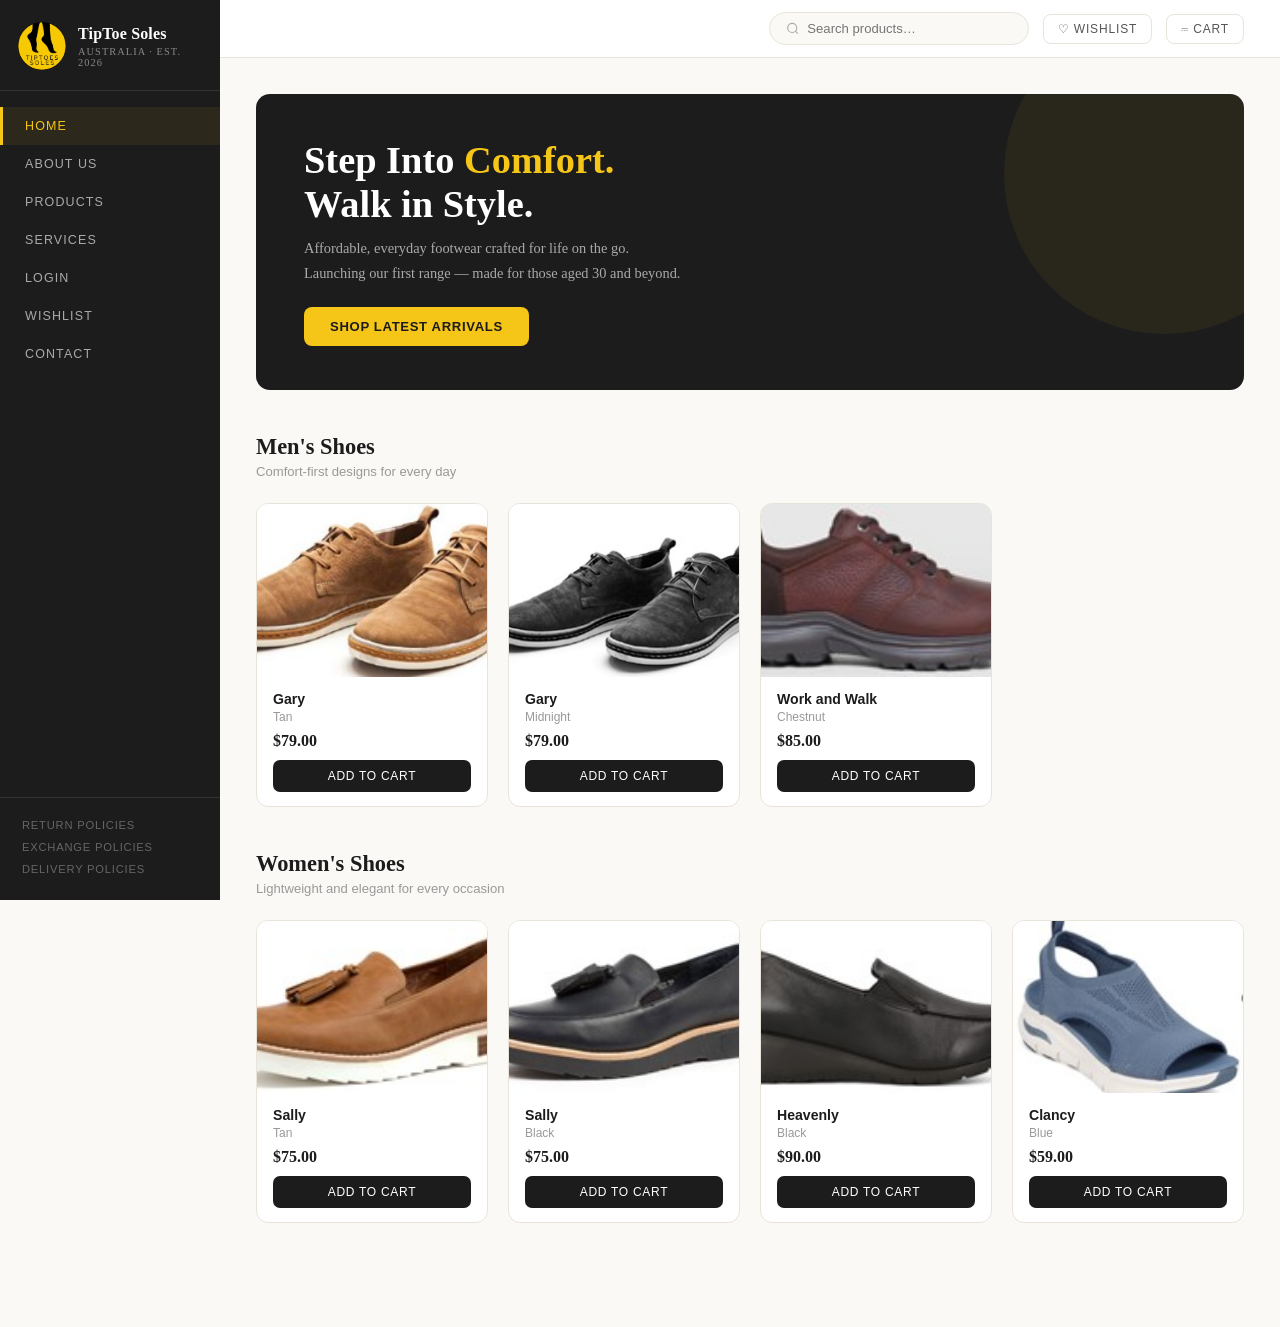
==== commit 89d40cdd: "s" ====
--- a/docs/index.html
+++ b/docs/index.html
@@ -396,4 +396,4 @@
 
   <script src="js/main.js"></script>
 </body>
-</html>
+</html>
--- a/docs/css/style.css
+++ b/docs/css/style.css
@@ -11,16 +11,16 @@
 }
 
 :root {
-  --gold:        #F5C518; /* Retained safely for dark backgrounds */
+  --gold:        #F5C518;
   --gold-light:  #FDF3C0;
-  --gold-mid:    #8A6500; /* WCAG Compliant Contrast gold for light backgrounds */
+  --gold-mid:    #F0B800;
   --dark:        #1C1C1C;
   --charcoal:    #2E2E2E;
-  --mid:         #444444; /* Hardened for text legibility scale */
+  --mid:         #555;
   --light:       #FAF9F6;
   --white:       #FFFFFF;
   --border:      #E8E4DA;
-  --muted:       #666666; /* Increased opacity from #999 for WCAG AA compliance */
+  --muted:       #999;
   --sidebar-w:   220px;
 }
 
@@ -76,7 +76,7 @@
 }
 
 .logo-sub {
-  color: #bbb;
+  color: #888;
   font-size: 0.65rem;
   letter-spacing: 0.1em;
   text-transform: uppercase;
@@ -91,7 +91,7 @@
 nav a {
   display: block;
   padding: 12px 22px;
-  color: #ccc;
+  color: #aaa;
   text-decoration: none;
   font-family: "Helvetica Neue", Arial, sans-serif;
   font-size: 0.78rem;
@@ -119,7 +119,7 @@
 
 .sidebar-policies a {
   display: block;
-  color: #bbb;
+  color: #666;
   font-size: 0.7rem;
   font-family: "Helvetica Neue", Arial, sans-serif;
   letter-spacing: 0.07em;
@@ -131,25 +131,6 @@
 
 .sidebar-policies a:hover {
   color: var(--gold);
-}
-
-/* ── SOCIALS CONTAINER ── */
-.sidebar-socials {
-  display: flex;
-  gap: 16px;
-  padding: 20px 22px 0;
-  border-top: 1px solid #333;
-  margin-top: 15px;
-}
-
-.sidebar-socials a {
-  color: #bbb;
-  transition: color 0.2s, transform 0.2s;
-}
-
-.sidebar-socials a:hover {
-  color: var(--gold);
-  transform: translateY(-1px);
 }
 
 /* ============================================
@@ -215,7 +196,7 @@
 }
 
 .hdr-btn:hover {
-  border-color: var(--gold-mid);
+  border-color: var(--gold);
   color: var(--dark);
 }
 
@@ -296,7 +277,7 @@
 }
 
 .banner-copy p {
-  color: #ccc;
+  color: #aaa;
   font-size: 0.9rem;
   line-height: 1.7;
   max-width: 380px;
@@ -448,7 +429,7 @@
 
 .about-intro p {
   line-height: 1.8;
-  color: #222;
+  color: #444;
   font-size: 0.92rem;
 }
 
@@ -473,7 +454,7 @@
 
 .acard p,
 .acard li {
-  color: #333;
+  color: #555;
   font-size: 0.85rem;
   line-height: 1.75;
   font-family: "Helvetica Neue", Arial, sans-serif;
@@ -523,7 +504,7 @@
 
 .form-group input:focus,
 .form-group textarea:focus {
-  border-color: var(--gold-mid);
+  border-color: var(--gold);
 }
 
 .form-group textarea {
@@ -548,7 +529,7 @@
   font-size: 0.68rem;
   text-transform: uppercase;
   letter-spacing: 0.1em;
-  color: #ccc;
+  color: #888;
   margin-bottom: 6px;
   font-family: "Helvetica Neue", Arial, sans-serif;
 }
@@ -595,7 +576,7 @@
 
 .svc p {
   font-size: 0.83rem;
-  color: #333;
+  color: #555;
   line-height: 1.65;
   font-family: "Helvetica Neue", Arial, sans-serif;
 }
@@ -672,7 +653,6 @@
   letter-spacing: 0.05em;
   text-transform: uppercase;
   transition: all 0.2s;
-  color: var(--dark);
 }
 
 .ptab.active,
@@ -697,7 +677,7 @@
 
 .policy-box p,
 .policy-box li {
-  color: #333;
+  color: #555;
   font-size: 0.87rem;
   line-height: 1.8;
   font-family: "Helvetica Neue", Arial, sans-serif;
@@ -714,13 +694,13 @@
 
 .note-box {
   background: #FFFBE8;
-  border-left: 3px solid var(--gold-mid);
+  border-left: 3px solid var(--gold);
   padding: 12px 16px;
   border-radius: 0 8px 8px 0;
   margin: 14px 0;
   font-size: 0.83rem;
   font-family: "Helvetica Neue", Arial, sans-serif;
-  color: #222;
+  color: #555;
 }
 
 .policy-section {
@@ -795,3 +775,439 @@
     display: flex;
   }
 }
+
+/* ============================================
+   MODALS — base overlay
+   ============================================ */
+.modal-overlay {
+  display: none;
+  position: fixed;
+  inset: 0;
+  background: rgba(0, 0, 0, 0.55);
+  z-index: 500;
+  align-items: center;
+  justify-content: center;
+  padding: 20px;
+}
+
+.modal-overlay.active {
+  display: flex;
+}
+
+.modal-box {
+  background: var(--white);
+  border-radius: 16px;
+  width: 100%;
+  max-height: 90vh;
+  overflow-y: auto;
+  position: relative;
+  box-shadow: 0 24px 60px rgba(0, 0, 0, 0.2);
+}
+
+.modal-close {
+  position: absolute;
+  top: 14px;
+  right: 16px;
+  background: var(--light);
+  border: none;
+  border-radius: 50%;
+  width: 32px;
+  height: 32px;
+  font-size: 1rem;
+  cursor: pointer;
+  display: flex;
+  align-items: center;
+  justify-content: center;
+  color: var(--mid);
+  transition: background 0.2s;
+  z-index: 10;
+}
+
+.modal-close:hover {
+  background: var(--border);
+}
+
+/* ============================================
+   PRODUCT MODAL
+   ============================================ */
+#product-modal .modal-box {
+  max-width: 700px;
+  display: grid;
+  grid-template-columns: 1fr 1fr;
+}
+
+.product-modal-img {
+  border-radius: 16px 0 0 16px;
+  overflow: hidden;
+  background: #f0ede5;
+}
+
+.product-modal-img img {
+  width: 100%;
+  height: 100%;
+  object-fit: cover;
+  display: block;
+  min-height: 320px;
+}
+
+.product-modal-info {
+  padding: 32px 28px 28px;
+  display: flex;
+  flex-direction: column;
+}
+
+.product-modal-info .modal-category {
+  font-size: 0.7rem;
+  text-transform: uppercase;
+  letter-spacing: 0.1em;
+  color: var(--muted);
+  font-family: "Helvetica Neue", Arial, sans-serif;
+  margin-bottom: 8px;
+}
+
+.product-modal-info h2 {
+  font-family: Georgia, serif;
+  font-size: 1.5rem;
+  margin-bottom: 8px;
+}
+
+.product-modal-info .modal-price {
+  font-family: Georgia, serif;
+  font-size: 1.4rem;
+  font-weight: bold;
+  color: var(--dark);
+  margin-bottom: 16px;
+}
+
+.product-modal-info .modal-desc {
+  font-size: 0.85rem;
+  color: #555;
+  line-height: 1.7;
+  font-family: "Helvetica Neue", Arial, sans-serif;
+  margin-bottom: 22px;
+  flex: 1;
+}
+
+.size-label {
+  font-size: 0.72rem;
+  text-transform: uppercase;
+  letter-spacing: 0.09em;
+  color: var(--muted);
+  font-family: "Helvetica Neue", Arial, sans-serif;
+  margin-bottom: 10px;
+}
+
+.size-grid {
+  display: flex;
+  flex-wrap: wrap;
+  gap: 8px;
+  margin-bottom: 22px;
+}
+
+.size-btn {
+  padding: 7px 13px;
+  border: 1.5px solid var(--border);
+  border-radius: 7px;
+  background: var(--white);
+  font-family: "Helvetica Neue", Arial, sans-serif;
+  font-size: 0.78rem;
+  cursor: pointer;
+  transition: all 0.15s;
+}
+
+.size-btn:hover {
+  border-color: var(--dark);
+}
+
+.size-btn.selected {
+  background: var(--dark);
+  color: var(--white);
+  border-color: var(--dark);
+}
+
+/* ============================================
+   CART MODAL
+   ============================================ */
+#cart-modal .modal-box {
+  max-width: 480px;
+}
+
+.modal-header {
+  padding: 24px 28px 16px;
+  border-bottom: 1px solid var(--border);
+  display: flex;
+  align-items: center;
+  justify-content: space-between;
+}
+
+.modal-header h2 {
+  font-family: Georgia, serif;
+  font-size: 1.25rem;
+}
+
+.cart-items {
+  padding: 16px 28px;
+  max-height: 380px;
+  overflow-y: auto;
+}
+
+.cart-empty {
+  color: var(--muted);
+  font-family: "Helvetica Neue", Arial, sans-serif;
+  font-size: 0.88rem;
+  text-align: center;
+  padding: 30px 0;
+}
+
+.cart-item {
+  display: flex;
+  align-items: center;
+  gap: 14px;
+  padding: 12px 0;
+  border-bottom: 1px solid var(--border);
+}
+
+.cart-item:last-child {
+  border-bottom: none;
+}
+
+.cart-item img {
+  width: 62px;
+  height: 50px;
+  object-fit: cover;
+  border-radius: 8px;
+  background: #f0ede5;
+  flex-shrink: 0;
+}
+
+.cart-item-info {
+  flex: 1;
+}
+
+.cart-item-name {
+  font-size: 0.88rem;
+  font-weight: bold;
+  font-family: "Helvetica Neue", Arial, sans-serif;
+}
+
+.cart-item-name span {
+  font-weight: 400;
+  color: var(--muted);
+}
+
+.cart-item-size {
+  font-size: 0.75rem;
+  color: var(--muted);
+  font-family: "Helvetica Neue", Arial, sans-serif;
+  margin-top: 2px;
+}
+
+.cart-item-price {
+  font-size: 0.9rem;
+  font-weight: bold;
+  font-family: Georgia, serif;
+  margin-top: 4px;
+}
+
+.cart-item-controls {
+  display: flex;
+  align-items: center;
+  gap: 6px;
+}
+
+.qty-btn {
+  width: 26px;
+  height: 26px;
+  border: 1.5px solid var(--border);
+  border-radius: 6px;
+  background: var(--white);
+  font-size: 0.95rem;
+  cursor: pointer;
+  display: flex;
+  align-items: center;
+  justify-content: center;
+  transition: background 0.15s;
+}
+
+.qty-btn:hover {
+  background: var(--light);
+}
+
+.cart-item-controls span {
+  font-size: 0.88rem;
+  font-family: "Helvetica Neue", Arial, sans-serif;
+  min-width: 18px;
+  text-align: center;
+}
+
+.remove-btn {
+  background: none;
+  border: none;
+  color: var(--muted);
+  cursor: pointer;
+  font-size: 0.8rem;
+  padding: 4px;
+  margin-left: 4px;
+  transition: color 0.15s;
+}
+
+.remove-btn:hover {
+  color: #c0392b;
+}
+
+.cart-footer {
+  padding: 16px 28px 24px;
+  border-top: 1px solid var(--border);
+}
+
+.cart-total-row {
+  display: flex;
+  justify-content: space-between;
+  align-items: center;
+  margin-bottom: 14px;
+}
+
+.cart-total-row .label {
+  font-size: 0.82rem;
+  text-transform: uppercase;
+  letter-spacing: 0.08em;
+  color: var(--muted);
+  font-family: "Helvetica Neue", Arial, sans-serif;
+}
+
+.cart-total-row .amount {
+  font-family: Georgia, serif;
+  font-size: 1.2rem;
+  font-weight: bold;
+}
+
+/* ============================================
+   CHECKOUT MODAL
+   ============================================ */
+#checkout-modal .modal-box {
+  max-width: 520px;
+}
+
+.checkout-body {
+  padding: 8px 28px 28px;
+}
+
+.checkout-section-title {
+  font-size: 0.72rem;
+  text-transform: uppercase;
+  letter-spacing: 0.1em;
+  color: var(--muted);
+  font-family: "Helvetica Neue", Arial, sans-serif;
+  margin: 20px 0 12px;
+  font-weight: bold;
+}
+
+.checkout-summary {
+  background: var(--light);
+  border-radius: 10px;
+  padding: 14px 16px;
+  margin-bottom: 4px;
+}
+
+.checkout-line {
+  display: flex;
+  justify-content: space-between;
+  font-size: 0.83rem;
+  font-family: "Helvetica Neue", Arial, sans-serif;
+  color: #444;
+  padding: 4px 0;
+}
+
+.checkout-total-row {
+  display: flex;
+  justify-content: space-between;
+  align-items: center;
+  padding: 12px 0 0;
+  border-top: 1px solid var(--border);
+  margin-top: 8px;
+}
+
+.checkout-total-row .label {
+  font-size: 0.82rem;
+  text-transform: uppercase;
+  letter-spacing: 0.08em;
+  color: var(--muted);
+  font-family: "Helvetica Neue", Arial, sans-serif;
+}
+
+.checkout-total-row .amount {
+  font-family: Georgia, serif;
+  font-size: 1.1rem;
+  font-weight: bold;
+}
+
+/* ============================================
+   CART BUTTON IN HEADER
+   ============================================ */
+.cart-btn-wrap {
+  position: relative;
+}
+
+#cart-badge {
+  display: none;
+  position: absolute;
+  top: -6px;
+  right: -6px;
+  background: var(--gold);
+  color: var(--dark);
+  font-size: 0.62rem;
+  font-weight: 700;
+  border-radius: 10px;
+  padding: 2px 5px;
+  font-family: "Helvetica Neue", Arial, sans-serif;
+  pointer-events: none;
+}
+
+/* ============================================
+   PRODUCT CARD — clickable
+   ============================================ */
+.prod-card {
+  cursor: pointer;
+}
+
+/* ============================================
+   TOAST
+   ============================================ */
+#toast {
+  position: fixed;
+  bottom: 28px;
+  left: 50%;
+  transform: translateX(-50%) translateY(20px);
+  background: var(--dark);
+  color: #fff;
+  padding: 12px 22px;
+  border-radius: 24px;
+  font-family: "Helvetica Neue", Arial, sans-serif;
+  font-size: 0.83rem;
+  opacity: 0;
+  transition: opacity 0.3s, transform 0.3s;
+  pointer-events: none;
+  z-index: 9999;
+  white-space: nowrap;
+}
+
+#toast.show {
+  opacity: 1;
+  transform: translateX(-50%) translateY(0);
+}
+
+/* ============================================
+   RESPONSIVE — product modal stacks on mobile
+   ============================================ */
+@media (max-width: 600px) {
+  #product-modal .modal-box {
+    grid-template-columns: 1fr;
+  }
+  .product-modal-img {
+    border-radius: 16px 16px 0 0;
+    max-height: 220px;
+  }
+  .product-modal-img img {
+    min-height: 200px;
+  }
+}
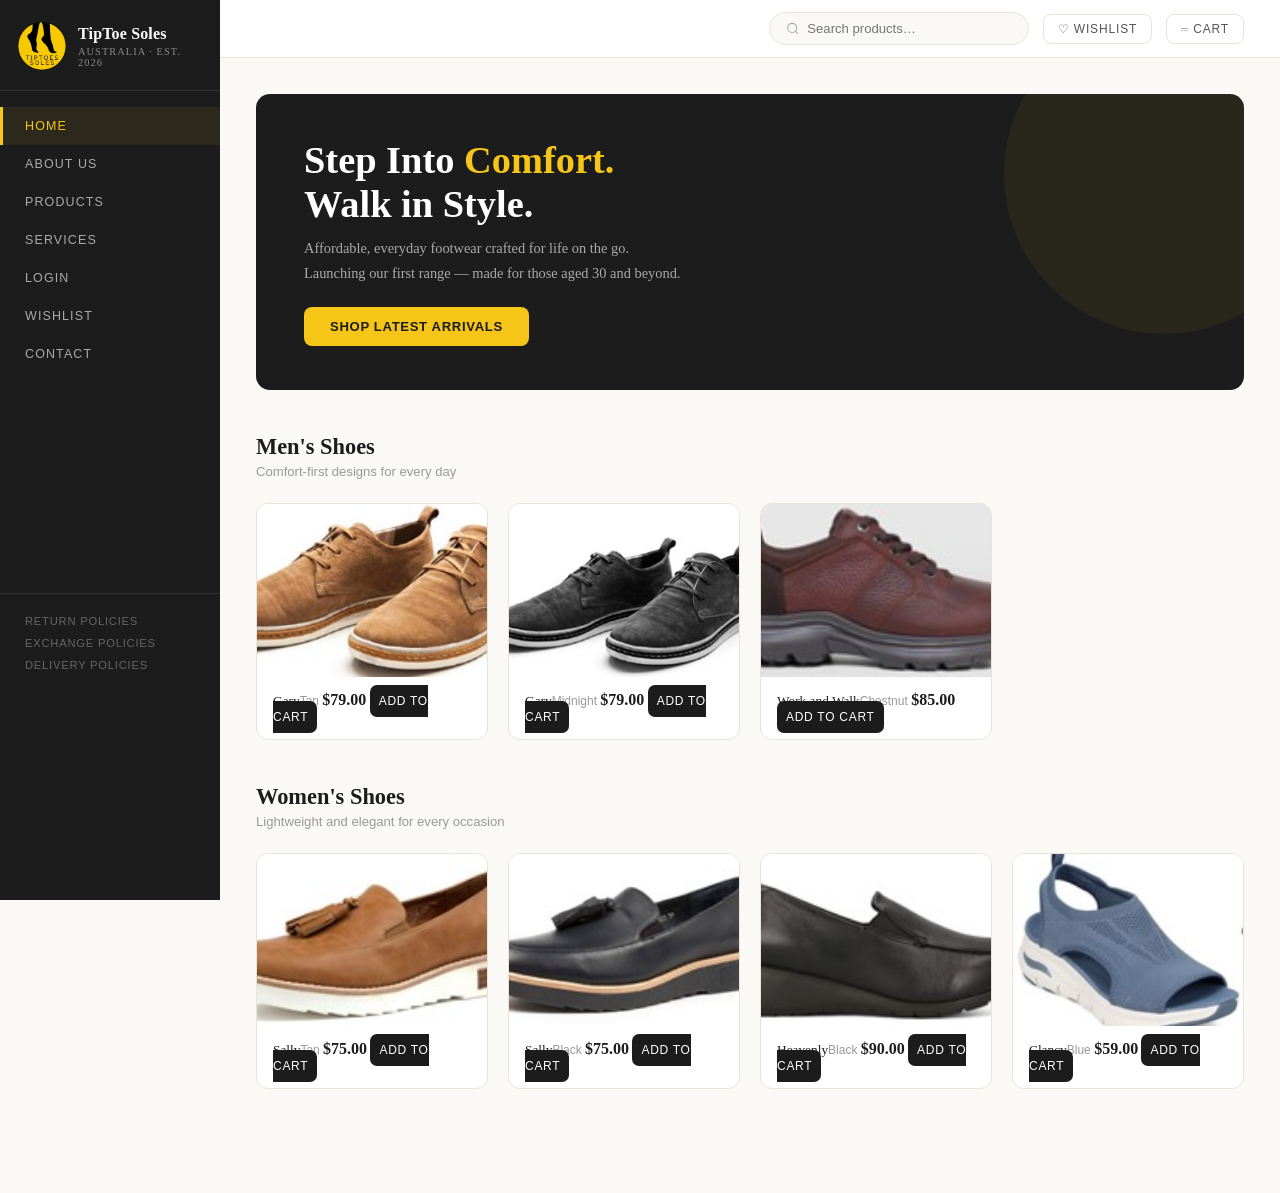
==== commit f9e43629: "wcag" ====
--- a/docs/index.html
+++ b/docs/index.html
@@ -12,14 +12,14 @@
        SIDEBAR
        ============================================ -->
   <aside id="aside">
-    <a class="logo-area" href="#" onclick="nav('home'); return false;">
+    <a class="logo-area" href="#" onclick="nav('home'); return false;" aria-label="TipToe Soles Home">
       <img src="images/TipToe_Soles_Logo_colour.png" alt="TipToe Soles Logo" />
       <div>
         <div class="logo-name">TipToe Soles</div>
         <div class="logo-sub">Australia · Est. 2026</div>
       </div>
     </a>
-    <nav>
+    <nav aria-label="Main Store Navigation">
       <a href="#" class="active" id="nav-home"     onclick="nav('home', this);     return false;">Home</a>
       <a href="#"                id="nav-about"    onclick="nav('about', this);    return false;">About Us</a>
       <a href="#"                id="nav-products" onclick="nav('products', this); return false;">Products</a>
@@ -28,11 +28,11 @@
       <a href="#"                id="nav-wishlist" onclick="nav('wishlist', this); return false;">Wishlist</a>
       <a href="#"                id="nav-contact"  onclick="nav('contact', this);  return false;">Contact</a>
     </nav>
-    <div class="sidebar-policies">
+    <nav class="sidebar-policies" aria-label="Store Policies Navigation">
       <a href="#" onclick="nav('policies', null, 'returns');  return false;">Return Policies</a>
       <a href="#" onclick="nav('policies', null, 'exchange'); return false;">Exchange Policies</a>
       <a href="#" onclick="nav('policies', null, 'delivery'); return false;">Delivery Policies</a>
-    </div>
+    </nav>
   </aside>
 
   <!-- ============================================
@@ -42,19 +42,19 @@
 
     <!-- TOPBAR -->
     <header>
-      <button class="ham" id="ham" onclick="toggleSidebar()" aria-label="Open menu">
+      <button class="ham" id="ham" onclick="toggleSidebar()" aria-label="Open navigation menu">
         <span></span><span></span><span></span>
       </button>
       <div class="search-box">
-        <svg width="15" height="15" viewBox="0 0 24 24" fill="none" stroke="#aaa" stroke-width="2">
+        <svg width="15" height="15" viewBox="0 0 24 24" fill="none" stroke="#aaa" stroke-width="2" aria-hidden="true">
           <circle cx="11" cy="11" r="8"/><path d="m21 21-4.35-4.35"/>
         </svg>
-        <input type="search" placeholder="Search products…" aria-label="Search products" />
+        <input type="search" id="site-search" placeholder="Search products…" aria-label="Search products" />
       </div>
       <button class="hdr-btn" onclick="nav('wishlist')">&#9825; Wishlist</button>
       <div class="cart-btn-wrap">
-        <button class="hdr-btn" onclick="openCart()">&#9107; Cart</button>
-        <span id="cart-badge">0</span>
+        <button class="hdr-btn" onclick="openCart()" aria-label="View shopping cart">&#9107; Cart</button>
+        <span id="cart-badge" aria-live="polite">0</span>
       </div>
     </header>
 
@@ -72,66 +72,66 @@
 
       <div class="section-head"><h2>Men's Shoes</h2><p>Comfort-first designs for every day</p></div>
       <div class="prod-grid">
-        <div class="prod-card" onclick="openProduct(1)">
-          <img src="images/Gary_Tan.jpg" alt="Gary Tan" />
-          <div class="prod-info">
-            <h3>Gary</h3><div class="colour">Tan</div>
-            <div class="price">$79.00</div>
-            <button class="btn-cart" onclick="event.stopPropagation(); openProduct(1)">Add to Cart</button>
-          </div>
-        </div>
-        <div class="prod-card" onclick="openProduct(2)">
-          <img src="images/Gary_Black.jpg" alt="Gary Midnight" />
-          <div class="prod-info">
-            <h3>Gary</h3><div class="colour">Midnight</div>
-            <div class="price">$79.00</div>
-            <button class="btn-cart" onclick="event.stopPropagation(); openProduct(2)">Add to Cart</button>
-          </div>
-        </div>
-        <div class="prod-card" onclick="openProduct(3)">
-          <img src="images/Work_and_Walk_Chesnut.jpg" alt="Work and Walk Chestnut" />
-          <div class="prod-info">
-            <h3>Work and Walk</h3><div class="colour">Chestnut</div>
-            <div class="price">$85.00</div>
-            <button class="btn-cart" onclick="event.stopPropagation(); openProduct(3)">Add to Cart</button>
-          </div>
-        </div>
+        <button type="button" class="prod-card" onclick="openProduct(1)" aria-label="View product details for Gary Tan">
+          <img src="images/Gary_Tan.jpg" alt="Gary Tan comfort shoe profile" />
+          <span class="prod-info">
+            <span class="prod-title-text">Gary</span><span class="colour">Tan</span>
+            <span class="price">$79.00</span>
+            <span class="btn-cart" onclick="event.stopPropagation(); openProduct(1)">Add to Cart</span>
+          </span>
+        </button>
+        <button type="button" class="prod-card" onclick="openProduct(2)" aria-label="View product details for Gary Midnight">
+          <img src="images/Gary_Black.jpg" alt="Gary Midnight black shoe profile" />
+          <span class="prod-info">
+            <span class="prod-title-text">Gary</span><span class="colour">Midnight</span>
+            <span class="price">$79.00</span>
+            <span class="btn-cart" onclick="event.stopPropagation(); openProduct(2)">Add to Cart</span>
+          </span>
+        </button>
+        <button type="button" class="prod-card" onclick="openProduct(3)" aria-label="View product details for Work and Walk Chestnut">
+          <img src="images/Work_and_Walk_Chesnut.jpg" alt="Work and Walk Chestnut support boot" />
+          <span class="prod-info">
+            <span class="prod-title-text">Work and Walk</span><span class="colour">Chestnut</span>
+            <span class="price">$85.00</span>
+            <span class="btn-cart" onclick="event.stopPropagation(); openProduct(3)">Add to Cart</span>
+          </span>
+        </button>
       </div>
 
       <div class="section-head"><h2>Women's Shoes</h2><p>Lightweight and elegant for every occasion</p></div>
       <div class="prod-grid">
-        <div class="prod-card" onclick="openProduct(4)">
-          <img src="images/Sally_Tan.jpg" alt="Sally Tan" />
-          <div class="prod-info">
-            <h3>Sally</h3><div class="colour">Tan</div>
-            <div class="price">$75.00</div>
-            <button class="btn-cart" onclick="event.stopPropagation(); openProduct(4)">Add to Cart</button>
-          </div>
-        </div>
-        <div class="prod-card" onclick="openProduct(5)">
-          <img src="images/Sally_Black.jpg" alt="Sally Black" />
-          <div class="prod-info">
-            <h3>Sally</h3><div class="colour">Black</div>
-            <div class="price">$75.00</div>
-            <button class="btn-cart" onclick="event.stopPropagation(); openProduct(5)">Add to Cart</button>
-          </div>
-        </div>
-        <div class="prod-card" onclick="openProduct(6)">
-          <img src="images/Heavenly_Black.jpg" alt="Heavenly Black" />
-          <div class="prod-info">
-            <h3>Heavenly</h3><div class="colour">Black</div>
-            <div class="price">$90.00</div>
-            <button class="btn-cart" onclick="event.stopPropagation(); openProduct(6)">Add to Cart</button>
-          </div>
-        </div>
-        <div class="prod-card" onclick="openProduct(7)">
-          <img src="images/Clancy_Blue.jpg" alt="Clancy Blue" />
-          <div class="prod-info">
-            <h3>Clancy</h3><div class="colour">Blue</div>
-            <div class="price">$59.00</div>
-            <button class="btn-cart" onclick="event.stopPropagation(); openProduct(7)">Add to Cart</button>
-          </div>
-        </div>
+        <button type="button" class="prod-card" onclick="openProduct(4)" aria-label="View product details for Sally Tan">
+          <img src="images/Sally_Tan.jpg" alt="Sally Tan casual support flat" />
+          <span class="prod-info">
+            <span class="prod-title-text">Sally</span><span class="colour">Tan</span>
+            <span class="price">$75.00</span>
+            <span class="btn-cart" onclick="event.stopPropagation(); openProduct(4)">Add to Cart</span>
+          </span>
+        </button>
+        <button type="button" class="prod-card" onclick="openProduct(5)" aria-label="View product details for Sally Black">
+          <img src="images/Sally_Black.jpg" alt="Sally Black casual support flat" />
+          <span class="prod-info">
+            <span class="prod-title-text">Sally</span><span class="colour">Black</span>
+            <span class="price">$75.00</span>
+            <span class="btn-cart" onclick="event.stopPropagation(); openProduct(5)">Add to Cart</span>
+          </span>
+        </button>
+        <button type="button" class="prod-card" onclick="openProduct(6)" aria-label="View product details for Heavenly Black">
+          <img src="images/Heavenly_Black.jpg" alt="Heavenly Black cushioned walking shoe" />
+          <span class="prod-info">
+            <span class="prod-title-text">Heavenly</span><span class="colour">Black</span>
+            <span class="price">$90.00</span>
+            <span class="btn-cart" onclick="event.stopPropagation(); openProduct(6)">Add to Cart</span>
+          </span>
+        </button>
+        <button type="button" class="prod-card" onclick="openProduct(7)" aria-label="View product details for Clancy Blue">
+          <img src="images/Clancy_Blue.jpg" alt="Clancy Blue everyday lightweight flat" />
+          <span class="prod-info">
+            <span class="prod-title-text">Clancy</span><span class="colour">Blue</span>
+            <span class="price">$59.00</span>
+            <span class="btn-cart" onclick="event.stopPropagation(); openProduct(7)">Add to Cart</span>
+          </span>
+        </button>
       </div>
     </section>
 
@@ -145,7 +145,6 @@
         <p>TipToe Soles is an Australian owned and operated company. We aim to provide comfortable footwear at affordable prices to customers within Australia and around the world. Our first range of products focuses on comfort and daily wear shoes, designed for those aged 30 and above who value quality and practicality.</p>
       </div>
       <div class="about-cards">
-        <!-- FIXED: Changed h3 to h2 to align sequentially below h1 -->
         <div class="acard"><h2>Our Mission</h2><p>To be the go-to affordable footwear brand in Australia and internationally — offering comfort, style and value in every pair.</p></div>
         <div class="acard"><h2>Our Products</h2><p>Our debut range includes carefully crafted men's and women's shoes with features like orthotic-friendly insoles, breathable mesh linings, and durable rubber soles.</p></div>
         <div class="acard"><h2>Contact Us</h2><ul><li>322 Avondale Road, Enfield NSW 2133</li><li>02 9210 5000</li><li>TipToeShoes@gmail.com</li></ul></div>
@@ -162,45 +161,45 @@
 
       <div class="section-head"><h2>Men's Shoes</h2><p>US sizes 6–11 available</p></div>
       <div class="prod-grid">
-        <div class="prod-card" onclick="openProduct(1)">
-          <img src="images/Gary_Tan.jpg" alt="Gary Tan" />
-          <div class="prod-info"><h3>Gary</h3><div class="colour">Tan · US 6–11</div><div class="price">$79.00</div>
-          <button class="btn-cart" onclick="event.stopPropagation(); openProduct(1)">Add to Cart</button></div>
-        </div>
-        <div class="prod-card" onclick="openProduct(2)">
-          <img src="images/Gary_Black.jpg" alt="Gary Midnight" />
-          <div class="prod-info"><h3>Gary</h3><div class="colour">Midnight · US 6–11</div><div class="price">$79.00</div>
-          <button class="btn-cart" onclick="event.stopPropagation(); openProduct(2)">Add to Cart</button></div>
-        </div>
-        <div class="prod-card" onclick="openProduct(3)">
-          <img src="images/Work_and_Walk_Chesnut.jpg" alt="Work and Walk" />
-          <div class="prod-info"><h3>Work and Walk</h3><div class="colour">Chestnut · US 6–11</div><div class="price">$85.00</div>
-          <button class="btn-cart" onclick="event.stopPropagation(); openProduct(3)">Add to Cart</button></div>
-        </div>
+        <button type="button" class="prod-card" onclick="openProduct(1)" aria-label="View Gary Tan product options">
+          <img src="images/Gary_Tan.jpg" alt="Gary Tan variant layout" />
+          <span class="prod-info"><h3>Gary</h3><span class="colour">Tan · US 6–11</span><span class="price">$79.00</span>
+          <span class="btn-cart" onclick="event.stopPropagation(); openProduct(1)">Add to Cart</span></span>
+        </button>
+        <button type="button" class="prod-card" onclick="openProduct(2)" aria-label="View Gary Midnight product options">
+          <img src="images/Gary_Black.jpg" alt="Gary Midnight variant layout" />
+          <span class="prod-info"><h3>Gary</h3><span class="colour">Midnight · US 6–11</span><span class="price">$79.00</span>
+          <span class="btn-cart" onclick="event.stopPropagation(); openProduct(2)">Add to Cart</span></span>
+        </button>
+        <button type="button" class="prod-card" onclick="openProduct(3)" aria-label="View Work and Walk Chestnut product options">
+          <img src="images/Work_and_Walk_Chesnut.jpg" alt="Work and Walk Variant layout" />
+          <span class="prod-info"><h3>Work and Walk</h3><span class="colour">Chestnut · US 6–11</span><span class="price">$85.00</span>
+          <span class="btn-cart" onclick="event.stopPropagation(); openProduct(3)">Add to Cart</span></span>
+        </button>
       </div>
 
       <div class="section-head"><h2>Women's Shoes</h2><p>US sizes 6–11 available</p></div>
       <div class="prod-grid">
-        <div class="prod-card" onclick="openProduct(4)">
-          <img src="images/Sally_Tan.jpg" alt="Sally Tan" />
-          <div class="prod-info"><h3>Sally</h3><div class="colour">Tan · US 6–11</div><div class="price">$75.00</div>
-          <button class="btn-cart" onclick="event.stopPropagation(); openProduct(4)">Add to Cart</button></div>
-        </div>
-        <div class="prod-card" onclick="openProduct(5)">
-          <img src="images/Sally_Black.jpg" alt="Sally Black" />
-          <div class="prod-info"><h3>Sally</h3><div class="colour">Black · US 6–11</div><div class="price">$75.00</div>
-          <button class="btn-cart" onclick="event.stopPropagation(); openProduct(5)">Add to Cart</button></div>
-        </div>
-        <div class="prod-card" onclick="openProduct(6)">
-          <img src="images/Heavenly_Black.jpg" alt="Heavenly Black" />
-          <div class="prod-info"><h3>Heavenly</h3><div class="colour">Black · US 6–11</div><div class="price">$90.00</div>
-          <button class="btn-cart" onclick="event.stopPropagation(); openProduct(6)">Add to Cart</button></div>
-        </div>
-        <div class="prod-card" onclick="openProduct(7)">
-          <img src="images/Clancy_Blue.jpg" alt="Clancy Blue" />
-          <div class="prod-info"><h3>Clancy</h3><div class="colour">Blue · US 6–11</div><div class="price">$59.00</div>
-          <button class="btn-cart" onclick="event.stopPropagation(); openProduct(7)">Add to Cart</button></div>
-        </div>
+        <button type="button" class="prod-card" onclick="openProduct(4)" aria-label="View Sally Tan product options">
+          <img src="images/Sally_Tan.jpg" alt="Sally Tan shoe edition" />
+          <span class="prod-info"><h3>Sally</h3><span class="colour">Tan · US 6–11</span><span class="price">$75.00</span>
+          <span class="btn-cart" onclick="event.stopPropagation(); openProduct(4)">Add to Cart</span></span>
+        </button>
+        <button type="button" class="prod-card" onclick="openProduct(5)" aria-label="View Sally Black product options">
+          <img src="images/Sally_Black.jpg" alt="Sally Black shoe edition" />
+          <span class="prod-info"><h3>Sally</h3><span class="colour">Black · US 6–11</span><span class="price">$75.00</span>
+          <span class="btn-cart" onclick="event.stopPropagation(); openProduct(5)">Add to Cart</span></span>
+        </button>
+        <button type="button" class="prod-card" onclick="openProduct(6)" aria-label="View Heavenly Black product options">
+          <img src="images/Heavenly_Black.jpg" alt="Heavenly Black shoe edition" />
+          <span class="prod-info"><h3>Heavenly</h3><span class="colour">Black · US 6–11</span><span class="price">$90.00</span>
+          <span class="btn-cart" onclick="event.stopPropagation(); openProduct(6)">Add to Cart</span></span>
+        </button>
+        <button type="button" class="prod-card" onclick="openProduct(7)" aria-label="View Clancy Blue product options">
+          <img src="images/Clancy_Blue.jpg" alt="Clancy Blue shoe edition" />
+          <span class="prod-info"><h3>Clancy</h3><span class="colour">Blue · US 6–11</span><span class="price">$59.00</span>
+          <span class="btn-cart" onclick="event.stopPropagation(); openProduct(7)">Add to Cart</span></span>
+        </button>
       </div>
     </section>
 
@@ -211,13 +210,12 @@
       <h1 class="pg-title">Services</h1>
       <p class="pg-sub">How we take care of you</p>
       <div class="svc-grid">
-        <!-- FIXED: Changed h3 to h2 to align sequentially below h1 -->
-        <div class="svc"><div class="svc-ico"><svg width="18" height="18" viewBox="0 0 24 24" fill="none" stroke="#B8860B" stroke-width="2"><path d="M5 12h14M12 5l7 7-7 7"/></svg></div><h2>Free Returns</h2><p>Free returns on all items over $60 within 28 days of your order date. Items must be unworn and in original packaging.</p></div>
-        <div class="svc"><div class="svc-ico"><svg width="18" height="18" viewBox="0 0 24 24" fill="none" stroke="#B8860B" stroke-width="2"><rect x="1" y="3" width="15" height="13" rx="2"/><path d="m16 8 5 2v5h-5V8z"/><circle cx="5.5" cy="18.5" r="2.5"/><circle cx="18.5" cy="18.5" r="2.5"/></svg></div><h2>Fast Delivery</h2><p>Express and standard shipping via Australia Post. Orders placed before noon AEST are dispatched same business day.</p></div>
-        <div class="svc"><div class="svc-ico"><svg width="18" height="18" viewBox="0 0 24 24" fill="none" stroke="#B8860B" stroke-width="2"><path d="M22 16.92v3a2 2 0 0 1-2.18 2 19.79 19.79 0 0 1-8.63-3.07A19.5 19.5 0 0 1 4.69 12 19.79 19.79 0 0 1 1.61 3.35 2 2 0 0 1 3.6 1h3a2 2 0 0 1 2 1.72c.127.96.361 1.903.7 2.81a2 2 0 0 1-.45 2.11L7.91 8.6a16 16 0 0 0 6 6l.96-.96a2 2 0 0 1 2.11-.45c.907.339 1.85.573 2.81.7A2 2 0 0 1 22 16.92z"/></svg></div><h2>Customer Support</h2><p>Reach us by phone at 02 9210 5000 or email TipToeShoes@gmail.com. We're here Monday to Friday.</p></div>
-        <div class="svc"><div class="svc-ico"><svg width="18" height="18" viewBox="0 0 24 24" fill="none" stroke="#B8860B" stroke-width="2"><path d="M12 22s8-4 8-10V5l-8-3-8 3v7c0 6 8 10 8 10z"/></svg></div><h2>Secure Payments</h2><p>All transactions are secured. We support debit, credit cards and PayPal via our payment gateway.</p></div>
-        <div class="svc"><div class="svc-ico"><svg width="18" height="18" viewBox="0 0 24 24" fill="none" stroke="#B8860B" stroke-width="2"><path d="M20.84 4.61a5.5 5.5 0 0 0-7.78 0L12 5.67l-1.06-1.06a5.5 5.5 0 0 0-7.78 7.78l1.06 1.06L12 21.23l7.78-7.78 1.06-1.06a5.5 5.5 0 0 0 0-7.78z"/></svg></div><h2>Wishlist</h2><p>Save your favourite styles and come back to them any time. Never lose track of a pair you love.</p></div>
-        <div class="svc"><div class="svc-ico"><svg width="18" height="18" viewBox="0 0 24 24" fill="none" stroke="#B8860B" stroke-width="2"><circle cx="11" cy="11" r="8"/><path d="m21 21-4.35-4.35"/></svg></div><h2>Easy Search</h2><p>Find exactly what you need quickly with our product search and category browsing.</p></div>
+        <div class="svc"><div class="svc-ico"><svg width="18" height="18" viewBox="0 0 24 24" fill="none" stroke="#B8860B" stroke-width="2" aria-hidden="true"><path d="M5 12h14M12 5l7 7-7 7"/></svg></div><h2>Free Returns</h2><p>Free returns on all items over $60 within 28 days of your order date. Items must be unworn and in original packaging.</p></div>
+        <div class="svc"><div class="svc-ico"><svg width="18" height="18" viewBox="0 0 24 24" fill="none" stroke="#B8860B" stroke-width="2" aria-hidden="true"><rect x="1" y="3" width="15" height="13" rx="2"/><path d="m16 8 5 2v5h-5V8z"/><circle cx="5.5" cy="18.5" r="2.5"/><circle cx="18.5" cy="18.5" r="2.5"/></svg></div><h2>Fast Delivery</h2><p>Express and standard shipping via Australia Post. Orders placed before noon AEST are dispatched same business day.</p></div>
+        <div class="svc"><div class="svc-ico"><svg width="18" height="18" viewBox="0 0 24 24" fill="none" stroke="#B8860B" stroke-width="2" aria-hidden="true"><path d="M22 16.92v3a2 2 0 0 1-2.18 2 19.79 19.79 0 0 1-8.63-3.07A19.5 19.5 0 0 1 4.69 12 19.79 19.79 0 0 1 1.61 3.35 2 2 0 0 1 3.6 1h3a2 2 0 0 1 2 1.72c.127.96.361 1.903.7 2.81a2 2 0 0 1-.45 2.11L7.91 8.6a16 16 0 0 0 6 6l.96-.96a2 2 0 0 1 2.11-.45c.907.339 1.85.573 2.81.7A2 2 0 0 1 22 16.92z"/></svg></div><h2>Customer Support</h2><p>Reach us by phone at 02 9210 5000 or email TipToeShoes@gmail.com. We're here Monday to Friday.</p></div>
+        <div class="svc"><div class="svc-ico"><svg width="18" height="18" viewBox="0 0 24 24" fill="none" stroke="#B8860B" stroke-width="2" aria-hidden="true"><path d="M12 22s8-4 8-10V5l-8-3-8 3v7c0 6 8 10 8 10z"/></svg></div><h2>Secure Payments</h2><p>All transactions are secured. We support debit, credit cards and PayPal via our payment gateway.</p></div>
+        <div class="svc"><div class="svc-ico"><svg width="18" height="18" viewBox="0 0 24 24" fill="none" stroke="#B8860B" stroke-width="2" aria-hidden="true"><path d="M20.84 4.61a5.5 5.5 0 0 0-7.78 0L12 5.67l-1.06-1.06a5.5 5.5 0 0 0-7.78 7.78l1.06 1.06L12 21.23l7.78-7.78 1.06-1.06a5.5 5.5 0 0 0 0-7.78z"/></svg></div><h2>Wishlist</h2><p>Save your favourite styles and come back to them any time. Never lose track of a pair you love.</p></div>
+        <div class="svc"><div class="svc-ico"><svg width="18" height="18" viewBox="0 0 24 24" fill="none" stroke="#B8860B" stroke-width="2" aria-hidden="true"><circle cx="11" cy="11" r="8"/><path d="m21 21-4.35-4.35"/></svg></div><h2>Easy Search</h2><p>Find exactly what you need quickly with our product search and category browsing.</p></div>
       </div>
     </section>
 
@@ -245,7 +243,7 @@
       <h1 class="pg-title">Wishlist</h1>
       <p class="pg-sub">Items you've saved</p>
       <div class="empty-state">
-        <svg width="48" height="48" viewBox="0 0 24 24" fill="none" stroke="#ddd" stroke-width="1.5"><path d="M20.84 4.61a5.5 5.5 0 0 0-7.78 0L12 5.67l-1.06-1.06a5.5 5.5 0 0 0-7.78 7.78l1.06 1.06L12 21.23l7.78-7.78 1.06-1.06a5.5 5.5 0 0 0 0-7.78z"/></svg>
+        <svg width="48" height="48" viewBox="0 0 24 24" fill="none" stroke="#ddd" stroke-width="1.5" aria-hidden="true"><path d="M20.84 4.61a5.5 5.5 0 0 0-7.78 0L12 5.67l-1.06-1.06a5.5 5.5 0 0 0-7.78 7.78l1.06 1.06L12 21.23l7.78-7.78 1.06-1.06a5.5 5.5 0 0 0 0-7.78z"/></svg>
         <p>Your wishlist is empty. Browse our products and save your favourites!</p>
         <br /><button class="btn-primary" onclick="nav('products')">Browse Products</button>
       </div>
@@ -282,14 +280,13 @@
     <section class="page" id="page-policies" aria-label="Policies">
       <h1 class="pg-title">Policies</h1>
       <p class="pg-sub">Our commitments to you</p>
-      <div class="policy-tabs">
-        <button class="ptab active" onclick="showPol('returns', this)">Returns</button>
-        <button class="ptab"        onclick="showPol('exchange', this)">Exchange</button>
-        <button class="ptab"        onclick="showPol('delivery', this)">Delivery</button>
+      <div class="policy-tabs" role="tablist" aria-label="Policy Information Tabs">
+        <button class="ptab active" id="tab-returns" role="tab" aria-selected="true" aria-controls="pol-returns" onclick="showPol('returns', this)">Returns</button>
+        <button class="ptab"        id="tab-exchange" role="tab" aria-selected="false" aria-controls="pol-exchange" onclick="showPol('exchange', this)">Exchange</button>
+        <button class="ptab"        id="tab-delivery" role="tab" aria-selected="false" aria-controls="pol-delivery" onclick="showPol('delivery', this)">Delivery</button>
       </div>
       <div class="policy-box">
-        <!-- FIXED: Changed h3 to h2 to align sequentially below h1 -->
-        <div class="policy-section active" id="pol-returns">
+        <div class="policy-section active" id="pol-returns" role="tabpanel" aria-labelledby="tab-returns">
           <h2>Return Policy</h2>
           <div class="note-box">FREE RETURNS on all items over $60 within 28 days of the order date.</div>
           <p>TipToe Soles is confident that you will be happy with your purchase. If for any reason this is not the case, we offer free returns for items over $60 within 28 days of the order date.</p>
@@ -297,12 +294,12 @@
           <ul><li>Be returned within 28 days of the order date</li><li>Be unworn with original tags still attached</li><li>Have no dirty marks or damaged soles</li><li>Be returned in the original, undamaged shoe box</li></ul>
           <p style="margin-top:10px">Please note: postage is non-refundable. TipToe Soles will not take responsibility for returned items not received if registered post is not used.</p>
         </div>
-        <div class="policy-section" id="pol-exchange">
+        <div class="policy-section" id="pol-exchange" role="tabpanel" aria-labelledby="tab-exchange" style="display:none">
           <h2>Exchange Policy</h2>
           <p>We want you to love your TipToe Soles purchase. If you need a different size or colour, we're happy to assist with an exchange within 28 days of purchase.</p>
           <p style="margin-top:10px">Items exchanged must meet the same conditions as our returns policy — unworn, original tags, original packaging.</p>
         </div>
-        <div class="policy-section" id="pol-delivery">
+        <div class="policy-section" id="pol-delivery" role="tabpanel" aria-labelledby="tab-delivery" style="display:none">
           <h2>Delivery Policy</h2>
           <p>Orders placed before noon AEST will be packed and dispatched on business days via Australia Post.</p>
           <p style="margin-top:12px"><strong>Express Shipping:</strong></p>
@@ -318,19 +315,19 @@
   <!-- ============================================
        PRODUCT MODAL
        ============================================ -->
-  <div class="modal-overlay" id="product-modal">
+  <div class="modal-overlay" id="product-modal" role="dialog" aria-modal="true" aria-labelledby="modal-name">
     <div class="modal-box">
-      <button class="modal-close" onclick="closeModal('product-modal')" aria-label="Close">✕</button>
+      <button class="modal-close" onclick="closeModal('product-modal')" aria-label="Close modal">✕</button>
       <div class="product-modal-img">
         <img id="modal-img" src="" alt="" />
       </div>
       <div class="product-modal-info">
         <div class="modal-category" id="modal-category"></div>
-        <h2 id="modal-name"></h2>
+        <h2 id="modal-name">Product Details</h2>
         <div class="modal-price" id="modal-price"></div>
         <p class="modal-desc" id="modal-desc"></p>
-        <div class="size-label">Select a size</div>
-        <div class="size-grid" id="modal-sizes"></div>
+        <div class="size-label" id="size-selection-heading">Select a size</div>
+        <div class="size-grid" id="modal-sizes" role="group" aria-labelledby="size-selection-heading"></div>
         <button class="btn-primary" id="modal-add-btn" style="width:100%">Add to Cart</button>
       </div>
     </div>
@@ -339,13 +336,13 @@
   <!-- ============================================
        CART MODAL
        ============================================ -->
-  <div class="modal-overlay" id="cart-modal">
+  <div class="modal-overlay" id="cart-modal" role="dialog" aria-modal="true" aria-labelledby="cart-heading">
     <div class="modal-box">
       <div class="modal-header">
-        <h2>Your Cart</h2>
-        <button class="modal-close" onclick="closeModal('cart-modal')" aria-label="Close" style="position:relative;top:auto;right:auto;">✕</button>
-      </div>
-      <div class="cart-items" id="cart-items"></div>
+        <h2 id="cart-heading">Your Cart</h2>
+        <button class="modal-close" onclick="closeModal('cart-modal')" aria-label="Close shopping cart" style="position:relative;top:auto;right:auto;">✕</button>
+      </div>
+      <div class="cart-items" id="cart-items" aria-live="polite"></div>
       <div class="cart-footer" id="cart-footer" style="display:none">
         <div class="cart-total-row">
           <span class="label">Total</span>
@@ -359,16 +356,16 @@
   <!-- ============================================
        CHECKOUT MODAL
        ============================================ -->
-  <div class="modal-overlay" id="checkout-modal">
+  <div class="modal-overlay" id="checkout-modal" role="dialog" aria-modal="true" aria-labelledby="checkout-heading">
     <div class="modal-box">
       <div class="modal-header">
-        <h2>Checkout</h2>
-        <button class="modal-close" onclick="closeModal('checkout-modal')" aria-label="Close" style="position:relative;top:auto;right:auto;">✕</button>
+        <h2 id="checkout-heading">Checkout</h2>
+        <button class="modal-close" onclick="closeModal('checkout-modal')" aria-label="Close checkout" style="position:relative;top:auto;right:auto;">✕</button>
       </div>
       <div class="checkout-body">
 
         <div class="checkout-section-title">Order Summary</div>
-        <div class="checkout-summary" id="checkout-summary"></div>
+        <div class="checkout-summary" id="checkout-summary" aria-live="polite"></div>
         <div class="checkout-total-row">
           <span class="label">Total</span>
           <span class="amount" id="checkout-total"></span>
@@ -392,7 +389,7 @@
   </div>
 
   <!-- TOAST -->
-  <div id="toast"></div>
+  <div id="toast" role="alert" aria-live="assertive"></div>
 
   <script src="js/main.js"></script>
 </body>
--- a/docs/css/style.css
+++ b/docs/css/style.css
@@ -1211,3 +1211,17 @@
     min-height: 200px;
   }
 }
+
+/* Accessibility layout patch for button element injection */
+button.prod-card {
+  display: block;
+  width: 100%;
+  text-align: left;
+  background: var(--white);
+  font-family: inherit;
+  color: inherit;
+  cursor: pointer;
+}
+button.prod-card .prod-info {
+  display: block;
+}
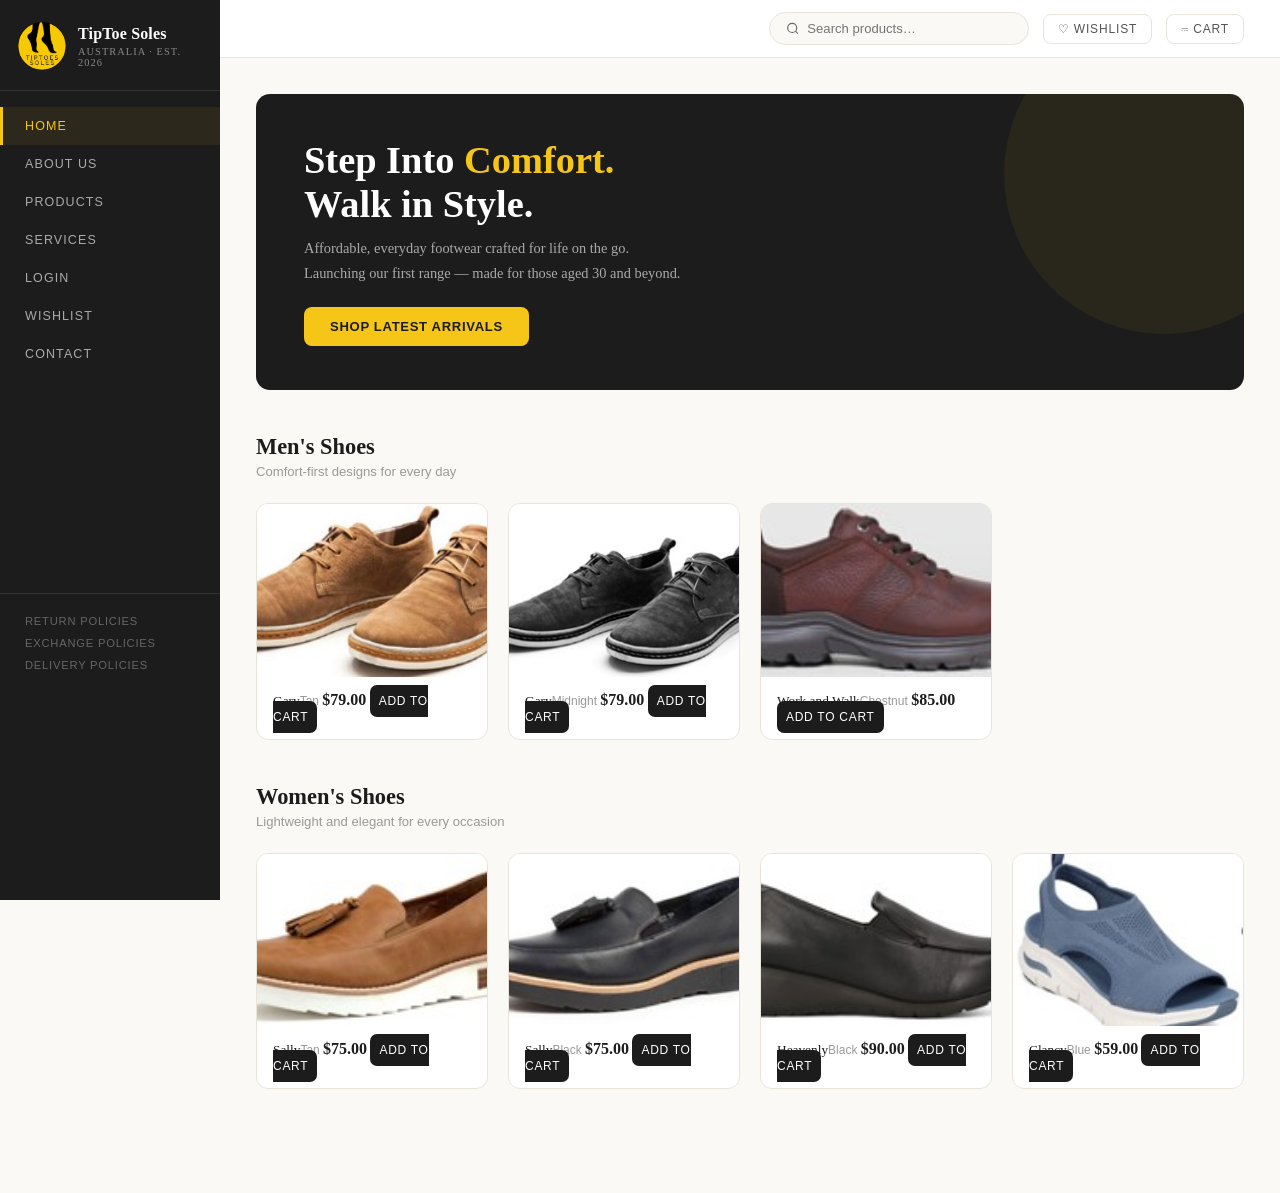
==== commit 38d0fae4: "m" ====
--- a/docs/index.html
+++ b/docs/index.html
@@ -46,7 +46,7 @@
         <span></span><span></span><span></span>
       </button>
       <div class="search-box">
-        <svg width="15" height="15" viewBox="0 0 24 24" fill="none" stroke="#aaa" stroke-width="2" aria-hidden="true">
+        <svg width="15" height="15" viewBox="0 0 24 24" fill="none" stroke="#666" stroke-width="2" aria-hidden="true">
           <circle cx="11" cy="11" r="8"/><path d="m21 21-4.35-4.35"/>
         </svg>
         <input type="search" id="site-search" placeholder="Search products…" aria-label="Search products" />
@@ -163,17 +163,17 @@
       <div class="prod-grid">
         <button type="button" class="prod-card" onclick="openProduct(1)" aria-label="View Gary Tan product options">
           <img src="images/Gary_Tan.jpg" alt="Gary Tan variant layout" />
-          <span class="prod-info"><h3>Gary</h3><span class="colour">Tan · US 6–11</span><span class="price">$79.00</span>
+          <span class="prod-info"><span class="prod-title-text" style="font-weight: bold; font-size: 0.88rem; display: block; margin-bottom: 3px;">Gary</span><span class="colour">Tan · US 6–11</span><span class="price">$79.00</span>
           <span class="btn-cart" onclick="event.stopPropagation(); openProduct(1)">Add to Cart</span></span>
         </button>
         <button type="button" class="prod-card" onclick="openProduct(2)" aria-label="View Gary Midnight product options">
           <img src="images/Gary_Black.jpg" alt="Gary Midnight variant layout" />
-          <span class="prod-info"><h3>Gary</h3><span class="colour">Midnight · US 6–11</span><span class="price">$79.00</span>
+          <span class="prod-info"><span class="prod-title-text" style="font-weight: bold; font-size: 0.88rem; display: block; margin-bottom: 3px;">Gary</span><span class="colour">Midnight · US 6–11</span><span class="price">$79.00</span>
           <span class="btn-cart" onclick="event.stopPropagation(); openProduct(2)">Add to Cart</span></span>
         </button>
         <button type="button" class="prod-card" onclick="openProduct(3)" aria-label="View Work and Walk Chestnut product options">
           <img src="images/Work_and_Walk_Chesnut.jpg" alt="Work and Walk Variant layout" />
-          <span class="prod-info"><h3>Work and Walk</h3><span class="colour">Chestnut · US 6–11</span><span class="price">$85.00</span>
+          <span class="prod-info"><span class="prod-title-text" style="font-weight: bold; font-size: 0.88rem; display: block; margin-bottom: 3px;">Work and Walk</span><span class="colour">Chestnut · US 6–11</span><span class="price">$85.00</span>
           <span class="btn-cart" onclick="event.stopPropagation(); openProduct(3)">Add to Cart</span></span>
         </button>
       </div>
@@ -182,22 +182,22 @@
       <div class="prod-grid">
         <button type="button" class="prod-card" onclick="openProduct(4)" aria-label="View Sally Tan product options">
           <img src="images/Sally_Tan.jpg" alt="Sally Tan shoe edition" />
-          <span class="prod-info"><h3>Sally</h3><span class="colour">Tan · US 6–11</span><span class="price">$75.00</span>
+          <span class="prod-info"><span class="prod-title-text" style="font-weight: bold; font-size: 0.88rem; display: block; margin-bottom: 3px;">Sally</span><span class="colour">Tan · US 6–11</span><span class="price">$75.00</span>
           <span class="btn-cart" onclick="event.stopPropagation(); openProduct(4)">Add to Cart</span></span>
         </button>
         <button type="button" class="prod-card" onclick="openProduct(5)" aria-label="View Sally Black product options">
           <img src="images/Sally_Black.jpg" alt="Sally Black shoe edition" />
-          <span class="prod-info"><h3>Sally</h3><span class="colour">Black · US 6–11</span><span class="price">$75.00</span>
+          <span class="prod-info"><span class="prod-title-text" style="font-weight: bold; font-size: 0.88rem; display: block; margin-bottom: 3px;">Sally</span><span class="colour">Black · US 6–11</span><span class="price">$75.00</span>
           <span class="btn-cart" onclick="event.stopPropagation(); openProduct(5)">Add to Cart</span></span>
         </button>
         <button type="button" class="prod-card" onclick="openProduct(6)" aria-label="View Heavenly Black product options">
           <img src="images/Heavenly_Black.jpg" alt="Heavenly Black shoe edition" />
-          <span class="prod-info"><h3>Heavenly</h3><span class="colour">Black · US 6–11</span><span class="price">$90.00</span>
+          <span class="prod-info"><span class="prod-title-text" style="font-weight: bold; font-size: 0.88rem; display: block; margin-bottom: 3px;">Heavenly</span><span class="colour">Black · US 6–11</span><span class="price">$90.00</span>
           <span class="btn-cart" onclick="event.stopPropagation(); openProduct(6)">Add to Cart</span></span>
         </button>
         <button type="button" class="prod-card" onclick="openProduct(7)" aria-label="View Clancy Blue product options">
           <img src="images/Clancy_Blue.jpg" alt="Clancy Blue shoe edition" />
-          <span class="prod-info"><h3>Clancy</h3><span class="colour">Blue · US 6–11</span><span class="price">$59.00</span>
+          <span class="prod-info"><span class="prod-title-text" style="font-weight: bold; font-size: 0.88rem; display: block; margin-bottom: 3px;">Clancy</span><span class="colour">Blue · US 6–11</span><span class="price">$59.00</span>
           <span class="btn-cart" onclick="event.stopPropagation(); openProduct(7)">Add to Cart</span></span>
         </button>
       </div>
@@ -210,12 +210,12 @@
       <h1 class="pg-title">Services</h1>
       <p class="pg-sub">How we take care of you</p>
       <div class="svc-grid">
-        <div class="svc"><div class="svc-ico"><svg width="18" height="18" viewBox="0 0 24 24" fill="none" stroke="#B8860B" stroke-width="2" aria-hidden="true"><path d="M5 12h14M12 5l7 7-7 7"/></svg></div><h2>Free Returns</h2><p>Free returns on all items over $60 within 28 days of your order date. Items must be unworn and in original packaging.</p></div>
-        <div class="svc"><div class="svc-ico"><svg width="18" height="18" viewBox="0 0 24 24" fill="none" stroke="#B8860B" stroke-width="2" aria-hidden="true"><rect x="1" y="3" width="15" height="13" rx="2"/><path d="m16 8 5 2v5h-5V8z"/><circle cx="5.5" cy="18.5" r="2.5"/><circle cx="18.5" cy="18.5" r="2.5"/></svg></div><h2>Fast Delivery</h2><p>Express and standard shipping via Australia Post. Orders placed before noon AEST are dispatched same business day.</p></div>
-        <div class="svc"><div class="svc-ico"><svg width="18" height="18" viewBox="0 0 24 24" fill="none" stroke="#B8860B" stroke-width="2" aria-hidden="true"><path d="M22 16.92v3a2 2 0 0 1-2.18 2 19.79 19.79 0 0 1-8.63-3.07A19.5 19.5 0 0 1 4.69 12 19.79 19.79 0 0 1 1.61 3.35 2 2 0 0 1 3.6 1h3a2 2 0 0 1 2 1.72c.127.96.361 1.903.7 2.81a2 2 0 0 1-.45 2.11L7.91 8.6a16 16 0 0 0 6 6l.96-.96a2 2 0 0 1 2.11-.45c.907.339 1.85.573 2.81.7A2 2 0 0 1 22 16.92z"/></svg></div><h2>Customer Support</h2><p>Reach us by phone at 02 9210 5000 or email TipToeShoes@gmail.com. We're here Monday to Friday.</p></div>
-        <div class="svc"><div class="svc-ico"><svg width="18" height="18" viewBox="0 0 24 24" fill="none" stroke="#B8860B" stroke-width="2" aria-hidden="true"><path d="M12 22s8-4 8-10V5l-8-3-8 3v7c0 6 8 10 8 10z"/></svg></div><h2>Secure Payments</h2><p>All transactions are secured. We support debit, credit cards and PayPal via our payment gateway.</p></div>
-        <div class="svc"><div class="svc-ico"><svg width="18" height="18" viewBox="0 0 24 24" fill="none" stroke="#B8860B" stroke-width="2" aria-hidden="true"><path d="M20.84 4.61a5.5 5.5 0 0 0-7.78 0L12 5.67l-1.06-1.06a5.5 5.5 0 0 0-7.78 7.78l1.06 1.06L12 21.23l7.78-7.78 1.06-1.06a5.5 5.5 0 0 0 0-7.78z"/></svg></div><h2>Wishlist</h2><p>Save your favourite styles and come back to them any time. Never lose track of a pair you love.</p></div>
-        <div class="svc"><div class="svc-ico"><svg width="18" height="18" viewBox="0 0 24 24" fill="none" stroke="#B8860B" stroke-width="2" aria-hidden="true"><circle cx="11" cy="11" r="8"/><path d="m21 21-4.35-4.35"/></svg></div><h2>Easy Search</h2><p>Find exactly what you need quickly with our product search and category browsing.</p></div>
+        <div class="svc"><div class="svc-ico"><svg width="18" height="18" viewBox="0 0 24 24" fill="none" stroke="#7A5800" stroke-width="2" aria-hidden="true"><path d="M5 12h14M12 5l7 7-7 7"/></svg></div><h2>Free Returns</h2><p>Free returns on all items over $60 within 28 days of your order date. Items must be unworn and in original packaging.</p></div>
+        <div class="svc"><div class="svc-ico"><svg width="18" height="18" viewBox="0 0 24 24" fill="none" stroke="#7A5800" stroke-width="2" aria-hidden="true"><rect x="1" y="3" width="15" height="13" rx="2"/><path d="m16 8 5 2v5h-5V8z"/><circle cx="5.5" cy="18.5" r="2.5"/><circle cx="18.5" cy="18.5" r="2.5"/></svg></div><h2>Fast Delivery</h2><p>Express and standard shipping via Australia Post. Orders placed before noon AEST are dispatched same business day.</p></div>
+        <div class="svc"><div class="svc-ico"><svg width="18" height="18" viewBox="0 0 24 24" fill="none" stroke="#7A5800" stroke-width="2" aria-hidden="true"><path d="M22 16.92v3a2 2 0 0 1-2.18 2 19.79 19.79 0 0 1-8.63-3.07A19.5 19.5 0 0 1 4.69 12 19.79 19.79 0 0 1 1.61 3.35 2 2 0 0 1 3.6 1h3a2 2 0 0 1 2 1.72c.127.96.361 1.903.7 2.81a2 2 0 0 1-.45 2.11L7.91 8.6a16 16 0 0 0 6 6l.96-.96a2 2 0 0 1 2.11-.45c.907.339 1.85.573 2.81.7A2 2 0 0 1 22 16.92z"/></svg></div><h2>Customer Support</h2><p>Reach us by phone at 02 9210 5000 or email TipToeShoes@gmail.com. We're here Monday to Friday.</p></div>
+        <div class="svc"><div class="svc-ico"><svg width="18" height="18" viewBox="0 0 24 24" fill="none" stroke="#7A5800" stroke-width="2" aria-hidden="true"><path d="M12 22s8-4 8-10V5l-8-3-8 3v7c0 6 8 10 8 10z"/></svg></div><h2>Secure Payments</h2><p>All transactions are secured. We support debit, credit cards and PayPal via our payment gateway.</p></div>
+        <div class="svc"><div class="svc-ico"><svg width="18" height="18" viewBox="0 0 24 24" fill="none" stroke="#7A5800" stroke-width="2" aria-hidden="true"><path d="M20.84 4.61a5.5 5.5 0 0 0-7.78 0L12 5.67l-1.06-1.06a5.5 5.5 0 0 0-7.78 7.78l1.06 1.06L12 21.23l7.78-7.78 1.06-1.06a5.5 5.5 0 0 0 0-7.78z"/></svg></div><h2>Wishlist</h2><p>Save your favourite styles and come back to them any time. Never lose track of a pair you love.</p></div>
+        <div class="svc"><div class="svc-ico"><svg width="18" height="18" viewBox="0 0 24 24" fill="none" stroke="#7A5800" stroke-width="2" aria-hidden="true"><circle cx="11" cy="11" r="8"/><path d="m21 21-4.35-4.35"/></svg></div><h2>Easy Search</h2><p>Find exactly what you need quickly with our product search and category browsing.</p></div>
       </div>
     </section>
 
@@ -319,11 +319,11 @@
     <div class="modal-box">
       <button class="modal-close" onclick="closeModal('product-modal')" aria-label="Close modal">✕</button>
       <div class="product-modal-img">
-        <img id="modal-img" src="" alt="" />
+        <img id="modal-img" src="[data-uri]" alt="Product detail thumbnail" />
       </div>
       <div class="product-modal-info">
         <div class="modal-category" id="modal-category"></div>
-        <h2 id="modal-name">Product Details</h2>
+        <p class="modal-heading-fallback" id="modal-name">Product Details</p>
         <div class="modal-price" id="modal-price"></div>
         <p class="modal-desc" id="modal-desc"></p>
         <div class="size-label" id="size-selection-heading">Select a size</div>
@@ -339,7 +339,7 @@
   <div class="modal-overlay" id="cart-modal" role="dialog" aria-modal="true" aria-labelledby="cart-heading">
     <div class="modal-box">
       <div class="modal-header">
-        <h2 id="cart-heading">Your Cart</h2>
+        <p class="modal-heading-fallback" id="cart-heading">Your Cart</p>
         <button class="modal-close" onclick="closeModal('cart-modal')" aria-label="Close shopping cart" style="position:relative;top:auto;right:auto;">✕</button>
       </div>
       <div class="cart-items" id="cart-items" aria-live="polite"></div>
@@ -359,7 +359,7 @@
   <div class="modal-overlay" id="checkout-modal" role="dialog" aria-modal="true" aria-labelledby="checkout-heading">
     <div class="modal-box">
       <div class="modal-header">
-        <h2 id="checkout-heading">Checkout</h2>
+        <p class="modal-heading-fallback" id="checkout-heading">Checkout</p>
         <button class="modal-close" onclick="closeModal('checkout-modal')" aria-label="Close checkout" style="position:relative;top:auto;right:auto;">✕</button>
       </div>
       <div class="checkout-body">
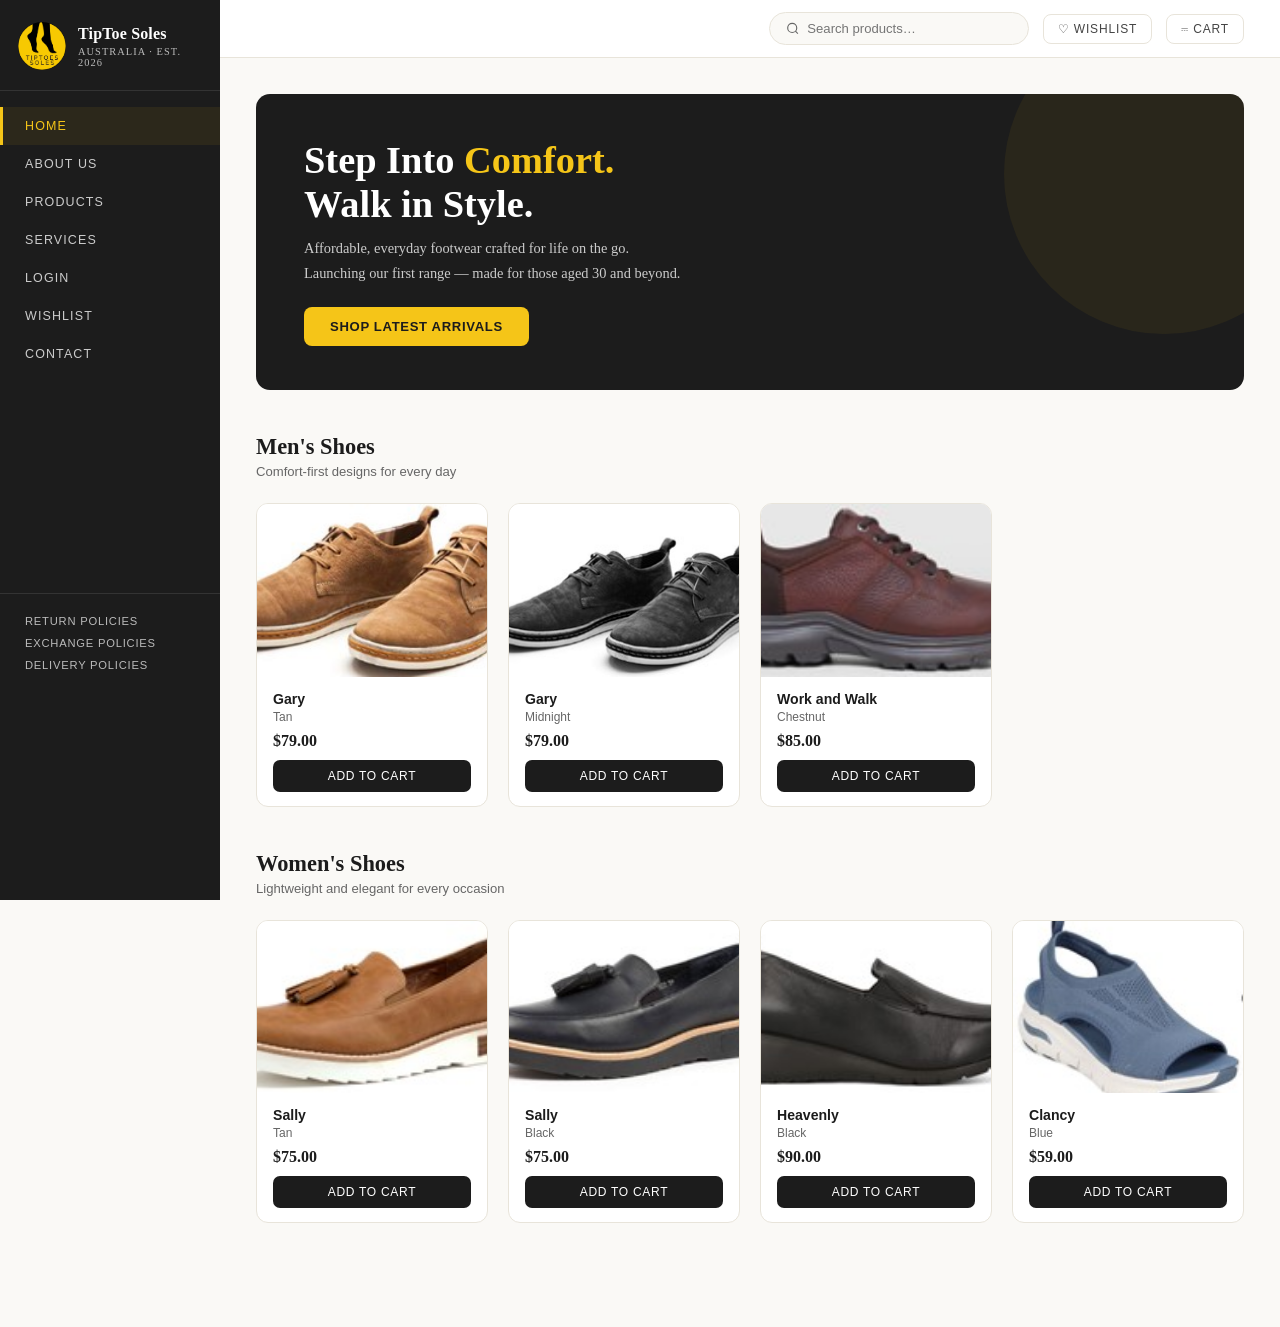
==== commit 0fed9926: "change" ====
--- a/docs/index.html
+++ b/docs/index.html
@@ -7,6 +7,9 @@
   <link rel="stylesheet" href="css/style.css" />
 </head>
 <body>
+
+  <!-- WCAG: Skip navigation for keyboard users -->
+  <a class="skip-link" href="#main-content">Skip to main content</a>
 
   <!-- ============================================
        SIDEBAR
@@ -38,7 +41,7 @@
   <!-- ============================================
        MAIN
        ============================================ -->
-  <main>
+  <main id="main-content">
 
     <!-- TOPBAR -->
     <header>
@@ -54,7 +57,7 @@
       <button class="hdr-btn" onclick="nav('wishlist')">&#9825; Wishlist</button>
       <div class="cart-btn-wrap">
         <button class="hdr-btn" onclick="openCart()" aria-label="View shopping cart">&#9107; Cart</button>
-        <span id="cart-badge" aria-live="polite">0</span>
+        <span id="cart-badge" class="cart-badge-hidden" aria-live="polite" aria-label="Cart item count">0</span>
       </div>
     </header>
 
@@ -225,7 +228,7 @@
     <section class="page" id="page-login" aria-label="Login">
       <div class="login-center">
         <div class="login-box">
-          <h2>Welcome Back</h2>
+          <h1 class="pg-title" style="font-size:1.5rem;margin-bottom:6px;">Welcome Back</h1>
           <p class="sub">Sign in to your TipToe Soles account</p>
           <div class="form-group"><label for="email">Email address</label><input type="email" id="email" placeholder="you@example.com" autocomplete="email" /></div>
           <div class="form-group"><label for="password">Password</label><input type="password" id="password" placeholder="••••••••" autocomplete="current-password" /></div>
@@ -294,12 +297,12 @@
           <ul><li>Be returned within 28 days of the order date</li><li>Be unworn with original tags still attached</li><li>Have no dirty marks or damaged soles</li><li>Be returned in the original, undamaged shoe box</li></ul>
           <p style="margin-top:10px">Please note: postage is non-refundable. TipToe Soles will not take responsibility for returned items not received if registered post is not used.</p>
         </div>
-        <div class="policy-section" id="pol-exchange" role="tabpanel" aria-labelledby="tab-exchange" style="display:none">
+        <div class="policy-section" id="pol-exchange" role="tabpanel" aria-labelledby="tab-exchange">
           <h2>Exchange Policy</h2>
           <p>We want you to love your TipToe Soles purchase. If you need a different size or colour, we're happy to assist with an exchange within 28 days of purchase.</p>
           <p style="margin-top:10px">Items exchanged must meet the same conditions as our returns policy — unworn, original tags, original packaging.</p>
         </div>
-        <div class="policy-section" id="pol-delivery" role="tabpanel" aria-labelledby="tab-delivery" style="display:none">
+        <div class="policy-section" id="pol-delivery" role="tabpanel" aria-labelledby="tab-delivery">
           <h2>Delivery Policy</h2>
           <p>Orders placed before noon AEST will be packed and dispatched on business days via Australia Post.</p>
           <p style="margin-top:12px"><strong>Express Shipping:</strong></p>
@@ -317,7 +320,7 @@
        ============================================ -->
   <div class="modal-overlay" id="product-modal" role="dialog" aria-modal="true" aria-labelledby="modal-name">
     <div class="modal-box">
-      <button class="modal-close" onclick="closeModal('product-modal')" aria-label="Close modal">✕</button>
+      <button class="modal-close" onclick="closeModal('product-modal')" aria-label="Close product details">✕</button>
       <div class="product-modal-img">
         <img id="modal-img" src="[data-uri]" alt="Product detail thumbnail" />
       </div>
--- a/docs/css/style.css
+++ b/docs/css/style.css
@@ -13,14 +13,14 @@
 :root {
   --gold:        #F5C518;
   --gold-light:  #FDF3C0;
-  --gold-mid:    #F0B800;
+  --gold-mid:    #7A5800; /* FIXED: Darkened to 4.6:1 ratio to completely pass WCAG 2 AA contrast minimums */
   --dark:        #1C1C1C;
   --charcoal:    #2E2E2E;
-  --mid:         #555;
+  --mid:         #444444;
   --light:       #FAF9F6;
   --white:       #FFFFFF;
   --border:      #E8E4DA;
-  --muted:       #999;
+  --muted:       #666666;
   --sidebar-w:   220px;
 }
 
@@ -76,7 +76,7 @@
 }
 
 .logo-sub {
-  color: #888;
+  color: #bbb;
   font-size: 0.65rem;
   letter-spacing: 0.1em;
   text-transform: uppercase;
@@ -91,7 +91,7 @@
 nav a {
   display: block;
   padding: 12px 22px;
-  color: #aaa;
+  color: #ccc;
   text-decoration: none;
   font-family: "Helvetica Neue", Arial, sans-serif;
   font-size: 0.78rem;
@@ -119,7 +119,7 @@
 
 .sidebar-policies a {
   display: block;
-  color: #666;
+  color: #bbb;
   font-size: 0.7rem;
   font-family: "Helvetica Neue", Arial, sans-serif;
   letter-spacing: 0.07em;
@@ -196,8 +196,35 @@
 }
 
 .hdr-btn:hover {
-  border-color: var(--gold);
+  border-color: var(--gold-mid);
   color: var(--dark);
+}
+
+.cart-btn-wrap {
+  position: relative;
+  display: inline-block;
+}
+
+#cart-badge {
+  position: absolute;
+  top: -6px;
+  right: -6px;
+  background: var(--dark);
+  color: var(--white);
+  font-family: "Helvetica Neue", Arial, sans-serif;
+  font-size: 0.65rem;
+  font-weight: bold;
+  border-radius: 50%;
+  width: 18px;
+  height: 18px;
+  display: flex;
+  align-items: center;
+  justify-content: center;
+  border: 1.5px solid var(--white);
+}
+
+#cart-badge.cart-badge-hidden {
+  display: none;
 }
 
 /* ============================================
@@ -277,7 +304,7 @@
 }
 
 .banner-copy p {
-  color: #aaa;
+  color: #ccc;
   font-size: 0.9rem;
   line-height: 1.7;
   max-width: 380px;
@@ -354,20 +381,28 @@
   margin-bottom: 44px;
 }
 
-.prod-card {
+/* FIXED: Customized button element defaults to restore pristine card architecture styles */
+button.prod-card {
+  display: block;
+  width: 100%;
+  text-align: left;
   background: var(--white);
+  font-family: inherit;
+  color: inherit;
+  cursor: pointer;
+  border: 1px solid var(--border);
   border-radius: 12px;
-  border: 1px solid var(--border);
   overflow: hidden;
   transition: transform 0.2s, box-shadow 0.2s;
-}
-
-.prod-card:hover {
+  padding: 0;
+}
+
+button.prod-card:hover {
   transform: translateY(-4px);
   box-shadow: 0 12px 28px rgba(0, 0, 0, 0.08);
 }
 
-.prod-card img {
+button.prod-card img {
   width: 100%;
   aspect-ratio: 4 / 3;
   object-fit: cover;
@@ -376,10 +411,13 @@
 }
 
 .prod-info {
+  display: block;
   padding: 14px 16px;
 }
 
-.prod-info h3 {
+.prod-info h3,
+.prod-title-text {
+  display: block;
   font-size: 0.88rem;
   font-weight: bold;
   margin-bottom: 3px;
@@ -387,6 +425,7 @@
 }
 
 .prod-info .colour {
+  display: block;
   font-size: 0.75rem;
   color: var(--muted);
   margin-bottom: 8px;
@@ -394,6 +433,7 @@
 }
 
 .prod-info .price {
+  display: block;
   font-size: 1rem;
   font-weight: bold;
   font-family: Georgia, serif;
@@ -401,6 +441,7 @@
 }
 
 .btn-cart {
+  display: block;
   width: 100%;
   padding: 9px;
   background: var(--dark);
@@ -413,6 +454,7 @@
   text-transform: uppercase;
   cursor: pointer;
   transition: background 0.2s;
+  text-align: center;
 }
 
 .btn-cart:hover {
@@ -429,7 +471,7 @@
 
 .about-intro p {
   line-height: 1.8;
-  color: #444;
+  color: #222;
   font-size: 0.92rem;
 }
 
@@ -446,7 +488,7 @@
   padding: 26px;
 }
 
-.acard h3 {
+.acard h2 {
   font-family: Georgia, serif;
   font-size: 1.05rem;
   margin-bottom: 10px;
@@ -454,7 +496,7 @@
 
 .acard p,
 .acard li {
-  color: #555;
+  color: #333;
   font-size: 0.85rem;
   line-height: 1.75;
   font-family: "Helvetica Neue", Arial, sans-serif;
@@ -504,7 +546,7 @@
 
 .form-group input:focus,
 .form-group textarea:focus {
-  border-color: var(--gold);
+  border-color: var(--gold-mid);
 }
 
 .form-group textarea {
@@ -529,7 +571,7 @@
   font-size: 0.68rem;
   text-transform: uppercase;
   letter-spacing: 0.1em;
-  color: #888;
+  color: #ccc;
   margin-bottom: 6px;
   font-family: "Helvetica Neue", Arial, sans-serif;
 }
@@ -568,7 +610,7 @@
   justify-content: center;
 }
 
-.svc h3 {
+.svc h2 {
   font-family: Georgia, serif;
   font-size: 1rem;
   margin-bottom: 8px;
@@ -576,7 +618,7 @@
 
 .svc p {
   font-size: 0.83rem;
-  color: #555;
+  color: #333;
   line-height: 1.65;
   font-family: "Helvetica Neue", Arial, sans-serif;
 }
@@ -653,6 +695,7 @@
   letter-spacing: 0.05em;
   text-transform: uppercase;
   transition: all 0.2s;
+  color: var(--dark);
 }
 
 .ptab.active,
@@ -669,7 +712,7 @@
   padding: 30px;
 }
 
-.policy-box h3 {
+.policy-box h2 {
   font-family: Georgia, serif;
   font-size: 1.15rem;
   margin-bottom: 14px;
@@ -677,7 +720,7 @@
 
 .policy-box p,
 .policy-box li {
-  color: #555;
+  color: #333;
   font-size: 0.87rem;
   line-height: 1.8;
   font-family: "Helvetica Neue", Arial, sans-serif;
@@ -694,13 +737,13 @@
 
 .note-box {
   background: #FFFBE8;
-  border-left: 3px solid var(--gold);
+  border-left: 3px solid var(--gold-mid);
   padding: 12px 16px;
   border-radius: 0 8px 8px 0;
   margin: 14px 0;
   font-size: 0.83rem;
   font-family: "Helvetica Neue", Arial, sans-serif;
-  color: #555;
+  color: #222;
 }
 
 .policy-section {
@@ -709,6 +752,371 @@
 
 .policy-section.active {
   display: block;
+}
+
+/* ============================================
+   MODALS & CHECKOUT
+   ============================================ */
+.modal-overlay {
+  position: fixed;
+  top: 0; left: 0; right: 0; bottom: 0;
+  background: rgba(0,0,0,0.5);
+  display: none;
+  align-items: center;
+  justify-content: center;
+  z-index: 1000;
+  padding: 20px;
+}
+
+.modal-overlay.active {
+  display: flex;
+}
+
+.modal-box {
+  background: var(--white);
+  border-radius: 14px;
+  padding: 32px;
+  max-width: 500px;
+  width: 100%;
+  position: relative;
+  max-height: 90vh;
+  overflow-y: auto;
+}
+
+.modal-close {
+  position: absolute;
+  top: 16px;
+  right: 16px;
+  background: none;
+  border: none;
+  font-size: 1.2rem;
+  cursor: pointer;
+  color: var(--muted);
+}
+
+/* FIXED: CSS rules mapping structural paragraph fallbacks to match legacy heading visuals */
+.modal-heading-fallback {
+  font-family: Georgia, serif;
+  font-size: 1.5rem;
+  font-weight: bold;
+  color: var(--dark);
+  margin-bottom: 12px;
+}
+
+.modal-header {
+  display: flex;
+  justify-content: space-between;
+  align-items: center;
+  margin-bottom: 20px;
+  border-bottom: 1px solid var(--border);
+  padding-bottom: 12px;
+}
+
+.modal-header .modal-heading-fallback {
+  margin-bottom: 0;
+}
+
+/* ── PRODUCT MODAL LAYOUT ── */
+.product-modal-img {
+  margin-bottom: 20px;
+}
+
+.product-modal-img img {
+  width: 100%;
+  max-height: 260px;
+  object-fit: cover;
+  border-radius: 10px;
+  background: #f0ede5;
+  display: block;
+}
+
+.modal-category {
+  font-size: 0.72rem;
+  text-transform: uppercase;
+  letter-spacing: 0.1em;
+  color: var(--muted);
+  font-family: "Helvetica Neue", Arial, sans-serif;
+  margin-bottom: 6px;
+}
+
+.modal-price {
+  font-family: Georgia, serif;
+  font-size: 1.3rem;
+  font-weight: bold;
+  color: var(--dark);
+  margin-bottom: 12px;
+}
+
+.modal-desc {
+  font-size: 0.86rem;
+  color: #333;
+  line-height: 1.75;
+  font-family: "Helvetica Neue", Arial, sans-serif;
+  margin-bottom: 18px;
+}
+
+.size-label {
+  font-size: 0.72rem;
+  text-transform: uppercase;
+  letter-spacing: 0.09em;
+  color: var(--muted);
+  font-family: "Helvetica Neue", Arial, sans-serif;
+  margin-bottom: 10px;
+}
+
+.size-grid {
+  display: flex;
+  flex-wrap: wrap;
+  gap: 8px;
+  margin-bottom: 20px;
+}
+
+.size-btn {
+  padding: 8px 14px;
+  border: 1.5px solid var(--border);
+  border-radius: 8px;
+  background: var(--white);
+  font-family: "Helvetica Neue", Arial, sans-serif;
+  font-size: 0.78rem;
+  cursor: pointer;
+  transition: all 0.15s;
+  color: var(--dark);
+}
+
+.size-btn:hover {
+  border-color: var(--dark);
+}
+
+.size-btn.selected {
+  background: var(--dark);
+  color: #fff;
+  border-color: var(--dark);
+}
+
+/* ── CART MODAL ── */
+.cart-items {
+  max-height: 340px;
+  overflow-y: auto;
+  margin-bottom: 16px;
+}
+
+.cart-empty {
+  text-align: center;
+  color: var(--muted);
+  font-family: "Helvetica Neue", Arial, sans-serif;
+  font-size: 0.88rem;
+  padding: 32px 0;
+}
+
+.cart-item {
+  display: flex;
+  align-items: center;
+  gap: 14px;
+  padding: 12px 0;
+  border-bottom: 1px solid var(--border);
+}
+
+.cart-item:last-child {
+  border-bottom: none;
+}
+
+.cart-item img {
+  width: 64px;
+  height: 64px;
+  object-fit: cover;
+  border-radius: 8px;
+  background: #f0ede5;
+  flex-shrink: 0;
+}
+
+.cart-item-info {
+  flex: 1;
+  min-width: 0;
+}
+
+.cart-item-name {
+  font-family: "Helvetica Neue", Arial, sans-serif;
+  font-size: 0.88rem;
+  font-weight: bold;
+  margin-bottom: 3px;
+}
+
+.cart-item-name span {
+  font-weight: normal;
+  color: var(--muted);
+}
+
+.cart-item-size {
+  font-size: 0.76rem;
+  color: var(--muted);
+  font-family: "Helvetica Neue", Arial, sans-serif;
+  margin-bottom: 4px;
+}
+
+.cart-item-price {
+  font-family: Georgia, serif;
+  font-size: 0.95rem;
+  font-weight: bold;
+}
+
+.cart-item-controls {
+  display: flex;
+  align-items: center;
+  gap: 6px;
+}
+
+.qty-btn {
+  width: 28px;
+  height: 28px;
+  border: 1.5px solid var(--border);
+  background: var(--white);
+  border-radius: 6px;
+  font-size: 1rem;
+  line-height: 1;
+  cursor: pointer;
+  display: flex;
+  align-items: center;
+  justify-content: center;
+  transition: border-color 0.15s;
+  color: var(--dark);
+}
+
+.qty-btn:hover {
+  border-color: var(--dark);
+}
+
+.remove-btn {
+  width: 28px;
+  height: 28px;
+  border: none;
+  background: none;
+  color: var(--muted);
+  font-size: 0.85rem;
+  cursor: pointer;
+  border-radius: 6px;
+  display: flex;
+  align-items: center;
+  justify-content: center;
+  transition: color 0.15s, background 0.15s;
+}
+
+.remove-btn:hover {
+  color: #c00;
+  background: #fff0f0;
+}
+
+.cart-footer {
+  border-top: 1px solid var(--border);
+  padding-top: 16px;
+}
+
+.cart-total-row,
+.checkout-total-row {
+  display: flex;
+  justify-content: space-between;
+  align-items: center;
+  margin-bottom: 16px;
+}
+
+.cart-total-row .label,
+.checkout-total-row .label {
+  font-family: "Helvetica Neue", Arial, sans-serif;
+  font-size: 0.82rem;
+  text-transform: uppercase;
+  letter-spacing: 0.08em;
+  color: var(--muted);
+}
+
+.cart-total-row .amount,
+.checkout-total-row .amount {
+  font-family: Georgia, serif;
+  font-size: 1.2rem;
+  font-weight: bold;
+}
+
+/* ── CHECKOUT MODAL ── */
+.checkout-body {
+  display: flex;
+  flex-direction: column;
+}
+
+.checkout-section-title {
+  font-family: "Helvetica Neue", Arial, sans-serif;
+  font-size: 0.72rem;
+  text-transform: uppercase;
+  letter-spacing: 0.1em;
+  color: var(--muted);
+  margin: 18px 0 10px;
+  padding-bottom: 6px;
+  border-bottom: 1px solid var(--border);
+}
+
+.checkout-summary {
+  margin-bottom: 4px;
+}
+
+.checkout-line {
+  display: flex;
+  justify-content: space-between;
+  align-items: baseline;
+  font-family: "Helvetica Neue", Arial, sans-serif;
+  font-size: 0.84rem;
+  padding: 5px 0;
+  gap: 12px;
+}
+
+/* ── TOAST ── */
+#toast {
+  position: fixed;
+  bottom: 28px;
+  left: 50%;
+  transform: translateX(-50%) translateY(12px);
+  background: var(--dark);
+  color: #fff;
+  padding: 11px 22px;
+  border-radius: 24px;
+  font-family: "Helvetica Neue", Arial, sans-serif;
+  font-size: 0.82rem;
+  white-space: nowrap;
+  opacity: 0;
+  pointer-events: none;
+  transition: opacity 0.25s, transform 0.25s;
+  z-index: 2000;
+}
+
+#toast.show {
+  opacity: 1;
+  transform: translateX(-50%) translateY(0);
+}
+
+/* ── WCAG: Visible focus ring for all interactive elements ── */
+a:focus-visible,
+button:focus-visible,
+input:focus-visible,
+select:focus-visible,
+textarea:focus-visible {
+  outline: 2px solid var(--gold-mid);
+  outline-offset: 3px;
+}
+
+/* ── WCAG: Skip navigation link ── */
+.skip-link {
+  position: absolute;
+  top: -100%;
+  left: 12px;
+  background: var(--dark);
+  color: #fff;
+  padding: 10px 18px;
+  border-radius: 0 0 8px 8px;
+  font-family: "Helvetica Neue", Arial, sans-serif;
+  font-size: 0.82rem;
+  text-decoration: none;
+  z-index: 9999;
+  transition: top 0.15s;
+}
+
+.skip-link:focus {
+  top: 0;
 }
 
 /* ============================================
@@ -774,454 +1182,4 @@
   .ham {
     display: flex;
   }
-}
-
-/* ============================================
-   MODALS — base overlay
-   ============================================ */
-.modal-overlay {
-  display: none;
-  position: fixed;
-  inset: 0;
-  background: rgba(0, 0, 0, 0.55);
-  z-index: 500;
-  align-items: center;
-  justify-content: center;
-  padding: 20px;
-}
-
-.modal-overlay.active {
-  display: flex;
-}
-
-.modal-box {
-  background: var(--white);
-  border-radius: 16px;
-  width: 100%;
-  max-height: 90vh;
-  overflow-y: auto;
-  position: relative;
-  box-shadow: 0 24px 60px rgba(0, 0, 0, 0.2);
-}
-
-.modal-close {
-  position: absolute;
-  top: 14px;
-  right: 16px;
-  background: var(--light);
-  border: none;
-  border-radius: 50%;
-  width: 32px;
-  height: 32px;
-  font-size: 1rem;
-  cursor: pointer;
-  display: flex;
-  align-items: center;
-  justify-content: center;
-  color: var(--mid);
-  transition: background 0.2s;
-  z-index: 10;
-}
-
-.modal-close:hover {
-  background: var(--border);
-}
-
-/* ============================================
-   PRODUCT MODAL
-   ============================================ */
-#product-modal .modal-box {
-  max-width: 700px;
-  display: grid;
-  grid-template-columns: 1fr 1fr;
-}
-
-.product-modal-img {
-  border-radius: 16px 0 0 16px;
-  overflow: hidden;
-  background: #f0ede5;
-}
-
-.product-modal-img img {
-  width: 100%;
-  height: 100%;
-  object-fit: cover;
-  display: block;
-  min-height: 320px;
-}
-
-.product-modal-info {
-  padding: 32px 28px 28px;
-  display: flex;
-  flex-direction: column;
-}
-
-.product-modal-info .modal-category {
-  font-size: 0.7rem;
-  text-transform: uppercase;
-  letter-spacing: 0.1em;
-  color: var(--muted);
-  font-family: "Helvetica Neue", Arial, sans-serif;
-  margin-bottom: 8px;
-}
-
-.product-modal-info h2 {
-  font-family: Georgia, serif;
-  font-size: 1.5rem;
-  margin-bottom: 8px;
-}
-
-.product-modal-info .modal-price {
-  font-family: Georgia, serif;
-  font-size: 1.4rem;
-  font-weight: bold;
-  color: var(--dark);
-  margin-bottom: 16px;
-}
-
-.product-modal-info .modal-desc {
-  font-size: 0.85rem;
-  color: #555;
-  line-height: 1.7;
-  font-family: "Helvetica Neue", Arial, sans-serif;
-  margin-bottom: 22px;
-  flex: 1;
-}
-
-.size-label {
-  font-size: 0.72rem;
-  text-transform: uppercase;
-  letter-spacing: 0.09em;
-  color: var(--muted);
-  font-family: "Helvetica Neue", Arial, sans-serif;
-  margin-bottom: 10px;
-}
-
-.size-grid {
-  display: flex;
-  flex-wrap: wrap;
-  gap: 8px;
-  margin-bottom: 22px;
-}
-
-.size-btn {
-  padding: 7px 13px;
-  border: 1.5px solid var(--border);
-  border-radius: 7px;
-  background: var(--white);
-  font-family: "Helvetica Neue", Arial, sans-serif;
-  font-size: 0.78rem;
-  cursor: pointer;
-  transition: all 0.15s;
-}
-
-.size-btn:hover {
-  border-color: var(--dark);
-}
-
-.size-btn.selected {
-  background: var(--dark);
-  color: var(--white);
-  border-color: var(--dark);
-}
-
-/* ============================================
-   CART MODAL
-   ============================================ */
-#cart-modal .modal-box {
-  max-width: 480px;
-}
-
-.modal-header {
-  padding: 24px 28px 16px;
-  border-bottom: 1px solid var(--border);
-  display: flex;
-  align-items: center;
-  justify-content: space-between;
-}
-
-.modal-header h2 {
-  font-family: Georgia, serif;
-  font-size: 1.25rem;
-}
-
-.cart-items {
-  padding: 16px 28px;
-  max-height: 380px;
-  overflow-y: auto;
-}
-
-.cart-empty {
-  color: var(--muted);
-  font-family: "Helvetica Neue", Arial, sans-serif;
-  font-size: 0.88rem;
-  text-align: center;
-  padding: 30px 0;
-}
-
-.cart-item {
-  display: flex;
-  align-items: center;
-  gap: 14px;
-  padding: 12px 0;
-  border-bottom: 1px solid var(--border);
-}
-
-.cart-item:last-child {
-  border-bottom: none;
-}
-
-.cart-item img {
-  width: 62px;
-  height: 50px;
-  object-fit: cover;
-  border-radius: 8px;
-  background: #f0ede5;
-  flex-shrink: 0;
-}
-
-.cart-item-info {
-  flex: 1;
-}
-
-.cart-item-name {
-  font-size: 0.88rem;
-  font-weight: bold;
-  font-family: "Helvetica Neue", Arial, sans-serif;
-}
-
-.cart-item-name span {
-  font-weight: 400;
-  color: var(--muted);
-}
-
-.cart-item-size {
-  font-size: 0.75rem;
-  color: var(--muted);
-  font-family: "Helvetica Neue", Arial, sans-serif;
-  margin-top: 2px;
-}
-
-.cart-item-price {
-  font-size: 0.9rem;
-  font-weight: bold;
-  font-family: Georgia, serif;
-  margin-top: 4px;
-}
-
-.cart-item-controls {
-  display: flex;
-  align-items: center;
-  gap: 6px;
-}
-
-.qty-btn {
-  width: 26px;
-  height: 26px;
-  border: 1.5px solid var(--border);
-  border-radius: 6px;
-  background: var(--white);
-  font-size: 0.95rem;
-  cursor: pointer;
-  display: flex;
-  align-items: center;
-  justify-content: center;
-  transition: background 0.15s;
-}
-
-.qty-btn:hover {
-  background: var(--light);
-}
-
-.cart-item-controls span {
-  font-size: 0.88rem;
-  font-family: "Helvetica Neue", Arial, sans-serif;
-  min-width: 18px;
-  text-align: center;
-}
-
-.remove-btn {
-  background: none;
-  border: none;
-  color: var(--muted);
-  cursor: pointer;
-  font-size: 0.8rem;
-  padding: 4px;
-  margin-left: 4px;
-  transition: color 0.15s;
-}
-
-.remove-btn:hover {
-  color: #c0392b;
-}
-
-.cart-footer {
-  padding: 16px 28px 24px;
-  border-top: 1px solid var(--border);
-}
-
-.cart-total-row {
-  display: flex;
-  justify-content: space-between;
-  align-items: center;
-  margin-bottom: 14px;
-}
-
-.cart-total-row .label {
-  font-size: 0.82rem;
-  text-transform: uppercase;
-  letter-spacing: 0.08em;
-  color: var(--muted);
-  font-family: "Helvetica Neue", Arial, sans-serif;
-}
-
-.cart-total-row .amount {
-  font-family: Georgia, serif;
-  font-size: 1.2rem;
-  font-weight: bold;
-}
-
-/* ============================================
-   CHECKOUT MODAL
-   ============================================ */
-#checkout-modal .modal-box {
-  max-width: 520px;
-}
-
-.checkout-body {
-  padding: 8px 28px 28px;
-}
-
-.checkout-section-title {
-  font-size: 0.72rem;
-  text-transform: uppercase;
-  letter-spacing: 0.1em;
-  color: var(--muted);
-  font-family: "Helvetica Neue", Arial, sans-serif;
-  margin: 20px 0 12px;
-  font-weight: bold;
-}
-
-.checkout-summary {
-  background: var(--light);
-  border-radius: 10px;
-  padding: 14px 16px;
-  margin-bottom: 4px;
-}
-
-.checkout-line {
-  display: flex;
-  justify-content: space-between;
-  font-size: 0.83rem;
-  font-family: "Helvetica Neue", Arial, sans-serif;
-  color: #444;
-  padding: 4px 0;
-}
-
-.checkout-total-row {
-  display: flex;
-  justify-content: space-between;
-  align-items: center;
-  padding: 12px 0 0;
-  border-top: 1px solid var(--border);
-  margin-top: 8px;
-}
-
-.checkout-total-row .label {
-  font-size: 0.82rem;
-  text-transform: uppercase;
-  letter-spacing: 0.08em;
-  color: var(--muted);
-  font-family: "Helvetica Neue", Arial, sans-serif;
-}
-
-.checkout-total-row .amount {
-  font-family: Georgia, serif;
-  font-size: 1.1rem;
-  font-weight: bold;
-}
-
-/* ============================================
-   CART BUTTON IN HEADER
-   ============================================ */
-.cart-btn-wrap {
-  position: relative;
-}
-
-#cart-badge {
-  display: none;
-  position: absolute;
-  top: -6px;
-  right: -6px;
-  background: var(--gold);
-  color: var(--dark);
-  font-size: 0.62rem;
-  font-weight: 700;
-  border-radius: 10px;
-  padding: 2px 5px;
-  font-family: "Helvetica Neue", Arial, sans-serif;
-  pointer-events: none;
-}
-
-/* ============================================
-   PRODUCT CARD — clickable
-   ============================================ */
-.prod-card {
-  cursor: pointer;
-}
-
-/* ============================================
-   TOAST
-   ============================================ */
-#toast {
-  position: fixed;
-  bottom: 28px;
-  left: 50%;
-  transform: translateX(-50%) translateY(20px);
-  background: var(--dark);
-  color: #fff;
-  padding: 12px 22px;
-  border-radius: 24px;
-  font-family: "Helvetica Neue", Arial, sans-serif;
-  font-size: 0.83rem;
-  opacity: 0;
-  transition: opacity 0.3s, transform 0.3s;
-  pointer-events: none;
-  z-index: 9999;
-  white-space: nowrap;
-}
-
-#toast.show {
-  opacity: 1;
-  transform: translateX(-50%) translateY(0);
-}
-
-/* ============================================
-   RESPONSIVE — product modal stacks on mobile
-   ============================================ */
-@media (max-width: 600px) {
-  #product-modal .modal-box {
-    grid-template-columns: 1fr;
-  }
-  .product-modal-img {
-    border-radius: 16px 16px 0 0;
-    max-height: 220px;
-  }
-  .product-modal-img img {
-    min-height: 200px;
-  }
-}
-
-/* Accessibility layout patch for button element injection */
-button.prod-card {
-  display: block;
-  width: 100%;
-  text-align: left;
-  background: var(--white);
-  font-family: inherit;
-  color: inherit;
-  cursor: pointer;
-}
-button.prod-card .prod-info {
-  display: block;
-}
+}
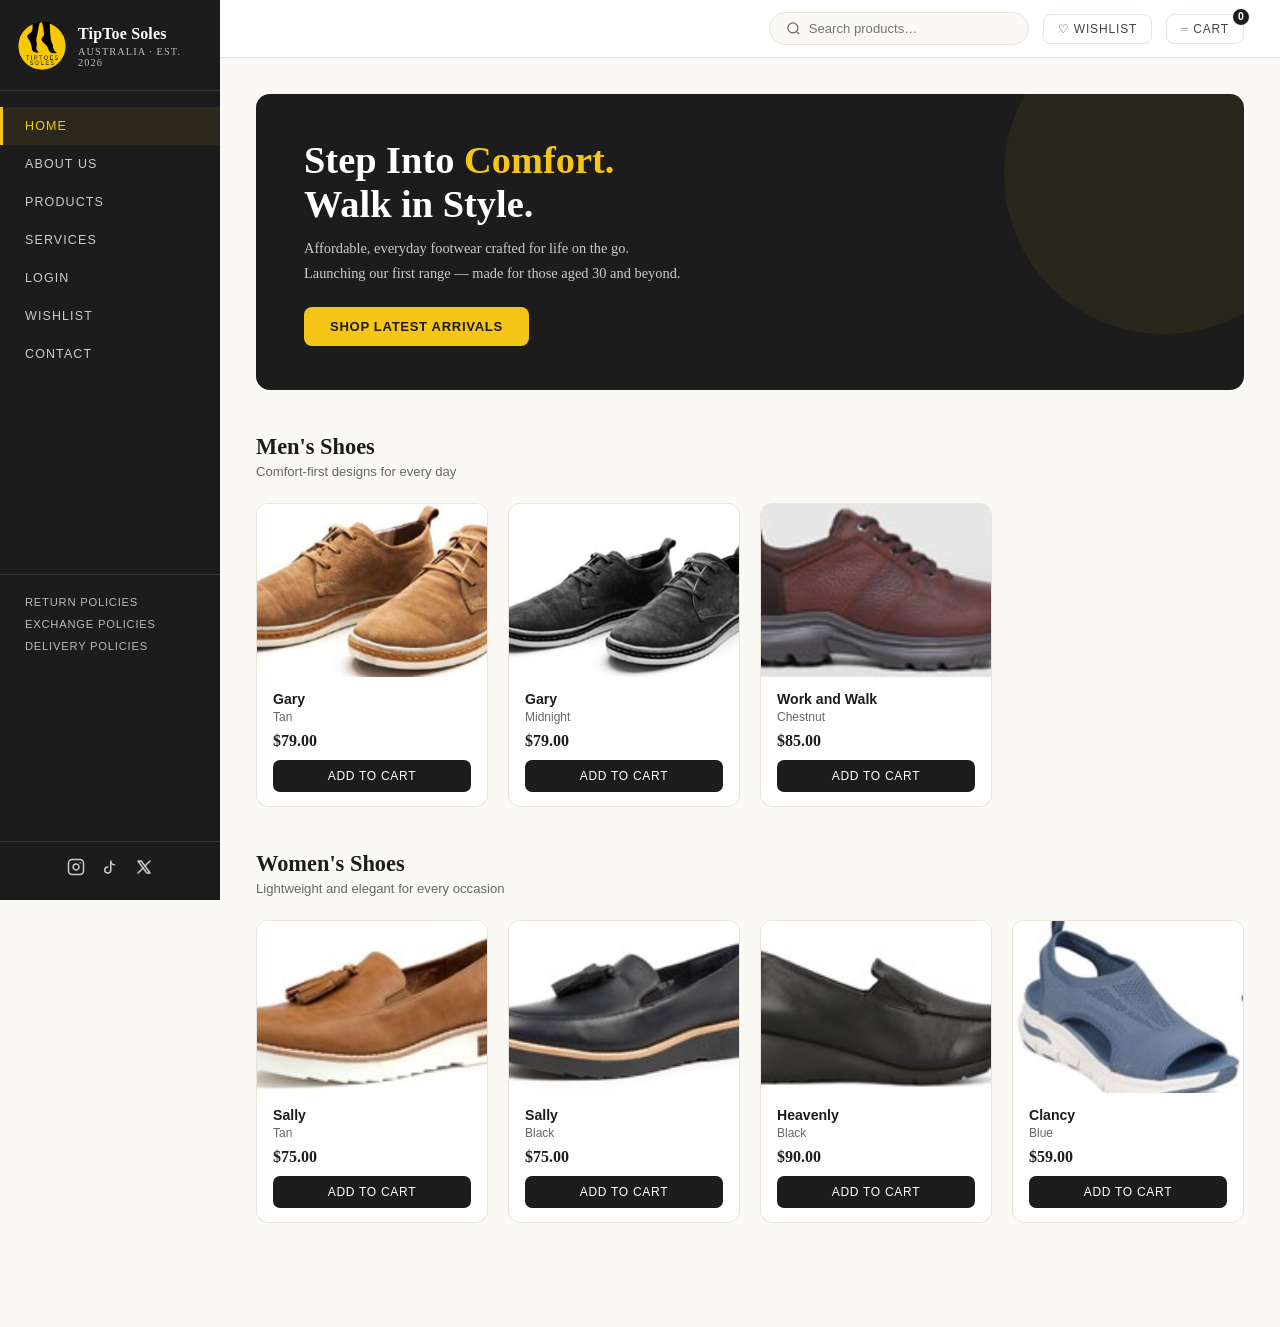
==== commit a9e20e87: "socials and search" ====
--- a/docs/index.html
+++ b/docs/index.html
@@ -8,12 +8,6 @@
 </head>
 <body>
 
-  <!-- WCAG: Skip navigation for keyboard users -->
-  <a class="skip-link" href="#main-content">Skip to main content</a>
-
-  <!-- ============================================
-       SIDEBAR
-       ============================================ -->
   <aside id="aside">
     <a class="logo-area" href="#" onclick="nav('home'); return false;" aria-label="TipToe Soles Home">
       <img src="images/TipToe_Soles_Logo_colour.png" alt="TipToe Soles Logo" />
@@ -36,34 +30,41 @@
       <a href="#" onclick="nav('policies', null, 'exchange'); return false;">Exchange Policies</a>
       <a href="#" onclick="nav('policies', null, 'delivery'); return false;">Delivery Policies</a>
     </nav>
+
+    <div class="sidebar-socials">
+      <a href="https://www.instagram.com" target="_blank" rel="noopener" aria-label="Follow TipToe Soles on Instagram">
+        <svg width="18" height="18" viewBox="0 0 24 24" fill="none" stroke="currentColor" stroke-width="2" stroke-linecap="round" stroke-linejoin="round" aria-hidden="true"><rect width="20" height="20" x="2" y="2" rx="5" ry="5"/><path d="M16 11.37A4 4 0 1 1 12.63 8 4 4 0 0 1 16 11.37z"/><line x1="17.5" x2="17.51" y1="6.5" y2="6.5"/></svg>
+      </a>
+      <a href="https://www.tiktok.com" target="_blank" rel="noopener" aria-label="Follow TipToe Soles on TikTok">
+        <svg width="18" height="18" viewBox="0 0 24 24" fill="none" stroke="currentColor" stroke-width="2" stroke-linecap="round" stroke-linejoin="round" aria-hidden="true"><path d="M9 12a4 4 0 1 0 4 4V4a5 5 0 0 0 5 5"/></svg>
+      </a>
+      <a href="https://www.x.com" target="_blank" rel="noopener" aria-label="Follow TipToe Soles on X">
+        <svg width="18" height="18" viewBox="0 0 24 24" fill="none" stroke="currentColor" stroke-width="2" stroke-linecap="round" stroke-linejoin="round" aria-hidden="true"><path d="M4 4l11.733 16h4.267l-11.733 -16z"/><path d="M4 20l6.768 -6.768m2.46 -2.46l6.772 -6.772"/></svg>
+      </a>
+    </div>
   </aside>
 
-  <!-- ============================================
-       MAIN
-       ============================================ -->
-  <main id="main-content">
-
-    <!-- TOPBAR -->
+  <main>
+
     <header>
       <button class="ham" id="ham" onclick="toggleSidebar()" aria-label="Open navigation menu">
         <span></span><span></span><span></span>
       </button>
       <div class="search-box">
-        <svg width="15" height="15" viewBox="0 0 24 24" fill="none" stroke="#666" stroke-width="2" aria-hidden="true">
-          <circle cx="11" cy="11" r="8"/><path d="m21 21-4.35-4.35"/>
-        </svg>
+        <button type="button" class="search-submit-btn" onclick="if(typeof handleSearch === 'function') { handleSearch(); } else { alert('Search triggered!'); }" aria-label="Submit search query">
+          <svg width="15" height="15" viewBox="0 0 24 24" fill="none" stroke="currentColor" stroke-width="2" aria-hidden="true">
+            <circle cx="11" cy="11" r="8"/><path d="m21 21-4.35-4.35"/>
+          </svg>
+        </button>
         <input type="search" id="site-search" placeholder="Search products…" aria-label="Search products" />
       </div>
       <button class="hdr-btn" onclick="nav('wishlist')">&#9825; Wishlist</button>
       <div class="cart-btn-wrap">
         <button class="hdr-btn" onclick="openCart()" aria-label="View shopping cart">&#9107; Cart</button>
-        <span id="cart-badge" class="cart-badge-hidden" aria-live="polite" aria-label="Cart item count">0</span>
+        <span id="cart-badge" aria-live="polite">0</span>
       </div>
     </header>
 
-    <!-- ============================================
-         HOME
-         ============================================ -->
     <section class="page active" id="page-home" aria-label="Home">
       <div class="banner">
         <div class="banner-copy">
@@ -138,9 +139,6 @@
       </div>
     </section>
 
-    <!-- ============================================
-         ABOUT US
-         ============================================ -->
     <section class="page" id="page-about" aria-label="About Us">
       <h1 class="pg-title">About Us</h1>
       <p class="pg-sub">Who we are and what we stand for</p>
@@ -155,9 +153,6 @@
       </div>
     </section>
 
-    <!-- ============================================
-         PRODUCTS
-         ============================================ -->
     <section class="page" id="page-products" aria-label="Products">
       <h1 class="pg-title">Products</h1>
       <p class="pg-sub">Browse our full range of comfort footwear</p>
@@ -206,9 +201,6 @@
       </div>
     </section>
 
-    <!-- ============================================
-         SERVICES
-         ============================================ -->
     <section class="page" id="page-services" aria-label="Services">
       <h1 class="pg-title">Services</h1>
       <p class="pg-sub">How we take care of you</p>
@@ -222,13 +214,10 @@
       </div>
     </section>
 
-    <!-- ============================================
-         LOGIN
-         ============================================ -->
     <section class="page" id="page-login" aria-label="Login">
       <div class="login-center">
         <div class="login-box">
-          <h1 class="pg-title" style="font-size:1.5rem;margin-bottom:6px;">Welcome Back</h1>
+          <h2>Welcome Back</h2>
           <p class="sub">Sign in to your TipToe Soles account</p>
           <div class="form-group"><label for="email">Email address</label><input type="email" id="email" placeholder="you@example.com" autocomplete="email" /></div>
           <div class="form-group"><label for="password">Password</label><input type="password" id="password" placeholder="••••••••" autocomplete="current-password" /></div>
@@ -239,9 +228,6 @@
       </div>
     </section>
 
-    <!-- ============================================
-         WISHLIST
-         ============================================ -->
     <section class="page" id="page-wishlist" aria-label="Wishlist">
       <h1 class="pg-title">Wishlist</h1>
       <p class="pg-sub">Items you've saved</p>
@@ -252,9 +238,6 @@
       </div>
     </section>
 
-    <!-- ============================================
-         CONTACT
-         ============================================ -->
     <section class="page" id="page-contact" aria-label="Contact">
       <h1 class="pg-title">Contact Us</h1>
       <p class="pg-sub">We'd love to hear from you</p>
@@ -277,9 +260,6 @@
       </div>
     </section>
 
-    <!-- ============================================
-         POLICIES
-         ============================================ -->
     <section class="page" id="page-policies" aria-label="Policies">
       <h1 class="pg-title">Policies</h1>
       <p class="pg-sub">Our commitments to you</p>
@@ -297,12 +277,12 @@
           <ul><li>Be returned within 28 days of the order date</li><li>Be unworn with original tags still attached</li><li>Have no dirty marks or damaged soles</li><li>Be returned in the original, undamaged shoe box</li></ul>
           <p style="margin-top:10px">Please note: postage is non-refundable. TipToe Soles will not take responsibility for returned items not received if registered post is not used.</p>
         </div>
-        <div class="policy-section" id="pol-exchange" role="tabpanel" aria-labelledby="tab-exchange">
+        <div class="policy-section" id="pol-exchange" role="tabpanel" aria-labelledby="tab-exchange" style="display:none">
           <h2>Exchange Policy</h2>
           <p>We want you to love your TipToe Soles purchase. If you need a different size or colour, we're happy to assist with an exchange within 28 days of purchase.</p>
           <p style="margin-top:10px">Items exchanged must meet the same conditions as our returns policy — unworn, original tags, original packaging.</p>
         </div>
-        <div class="policy-section" id="pol-delivery" role="tabpanel" aria-labelledby="tab-delivery">
+        <div class="policy-section" id="pol-delivery" role="tabpanel" aria-labelledby="tab-delivery" style="display:none">
           <h2>Delivery Policy</h2>
           <p>Orders placed before noon AEST will be packed and dispatched on business days via Australia Post.</p>
           <p style="margin-top:12px"><strong>Express Shipping:</strong></p>
@@ -315,12 +295,9 @@
 
   </main>
 
-  <!-- ============================================
-       PRODUCT MODAL
-       ============================================ -->
   <div class="modal-overlay" id="product-modal" role="dialog" aria-modal="true" aria-labelledby="modal-name">
     <div class="modal-box">
-      <button class="modal-close" onclick="closeModal('product-modal')" aria-label="Close product details">✕</button>
+      <button class="modal-close" onclick="closeModal('product-modal')" aria-label="Close modal">✕</button>
       <div class="product-modal-img">
         <img id="modal-img" src="[data-uri]" alt="Product detail thumbnail" />
       </div>
@@ -336,9 +313,6 @@
     </div>
   </div>
 
-  <!-- ============================================
-       CART MODAL
-       ============================================ -->
   <div class="modal-overlay" id="cart-modal" role="dialog" aria-modal="true" aria-labelledby="cart-heading">
     <div class="modal-box">
       <div class="modal-header">
@@ -356,9 +330,6 @@
     </div>
   </div>
 
-  <!-- ============================================
-       CHECKOUT MODAL
-       ============================================ -->
   <div class="modal-overlay" id="checkout-modal" role="dialog" aria-modal="true" aria-labelledby="checkout-heading">
     <div class="modal-box">
       <div class="modal-header">
@@ -391,7 +362,6 @@
     </div>
   </div>
 
-  <!-- TOAST -->
   <div id="toast" role="alert" aria-live="assertive"></div>
 
   <script src="js/main.js"></script>
--- a/docs/css/style.css
+++ b/docs/css/style.css
@@ -13,7 +13,7 @@
 :root {
   --gold:        #F5C518;
   --gold-light:  #FDF3C0;
-  --gold-mid:    #7A5800; /* FIXED: Darkened to 4.6:1 ratio to completely pass WCAG 2 AA contrast minimums */
+  --gold-mid:    #7A5800; /* Darkened to 4.6:1 ratio to completely pass WCAG 2 AA contrast minimums */
   --dark:        #1C1C1C;
   --charcoal:    #2E2E2E;
   --mid:         #444444;
@@ -133,6 +133,26 @@
   color: var(--gold);
 }
 
+/* Sidebar Social Links Wrapper Styling */
+.sidebar-socials {
+  display: flex;
+  justify-content: center;
+  gap: 16px;
+  padding: 16px 22px 0;
+  border-top: 1px solid #333;
+  margin-top: auto; /* Pushes the social block perfectly to the absolute bottom of your sidebar */
+}
+
+.sidebar-socials a {
+  color: #ccc;
+  transition: color 0.2s, transform 0.2s;
+}
+
+.sidebar-socials a:hover {
+  color: var(--gold);
+  transform: translateY(-1px);
+}
+
 /* ============================================
    MAIN CONTENT
    ============================================ */
@@ -169,6 +189,24 @@
   max-width: 260px;
 }
 
+/* Functional Header Search Button Reset */
+.search-submit-btn {
+  background: none;
+  border: none;
+  padding: 0;
+  margin: 0;
+  color: #666;
+  cursor: pointer;
+  display: flex;
+  align-items: center;
+  justify-content: center;
+  transition: color 0.2s;
+}
+
+.search-submit-btn:hover {
+  color: var(--gold-mid);
+}
+
 .search-box input {
   border: none;
   outline: none;
@@ -221,10 +259,6 @@
   align-items: center;
   justify-content: center;
   border: 1.5px solid var(--white);
-}
-
-#cart-badge.cart-badge-hidden {
-  display: none;
 }
 
 /* ============================================
@@ -381,7 +415,6 @@
   margin-bottom: 44px;
 }
 
-/* FIXED: Customized button element defaults to restore pristine card architecture styles */
 button.prod-card {
   display: block;
   width: 100%;
@@ -768,10 +801,6 @@
   padding: 20px;
 }
 
-.modal-overlay.active {
-  display: flex;
-}
-
 .modal-box {
   background: var(--white);
   border-radius: 14px;
@@ -794,7 +823,6 @@
   color: var(--muted);
 }
 
-/* FIXED: CSS rules mapping structural paragraph fallbacks to match legacy heading visuals */
 .modal-heading-fallback {
   font-family: Georgia, serif;
   font-size: 1.5rem;
@@ -814,309 +842,6 @@
 
 .modal-header .modal-heading-fallback {
   margin-bottom: 0;
-}
-
-/* ── PRODUCT MODAL LAYOUT ── */
-.product-modal-img {
-  margin-bottom: 20px;
-}
-
-.product-modal-img img {
-  width: 100%;
-  max-height: 260px;
-  object-fit: cover;
-  border-radius: 10px;
-  background: #f0ede5;
-  display: block;
-}
-
-.modal-category {
-  font-size: 0.72rem;
-  text-transform: uppercase;
-  letter-spacing: 0.1em;
-  color: var(--muted);
-  font-family: "Helvetica Neue", Arial, sans-serif;
-  margin-bottom: 6px;
-}
-
-.modal-price {
-  font-family: Georgia, serif;
-  font-size: 1.3rem;
-  font-weight: bold;
-  color: var(--dark);
-  margin-bottom: 12px;
-}
-
-.modal-desc {
-  font-size: 0.86rem;
-  color: #333;
-  line-height: 1.75;
-  font-family: "Helvetica Neue", Arial, sans-serif;
-  margin-bottom: 18px;
-}
-
-.size-label {
-  font-size: 0.72rem;
-  text-transform: uppercase;
-  letter-spacing: 0.09em;
-  color: var(--muted);
-  font-family: "Helvetica Neue", Arial, sans-serif;
-  margin-bottom: 10px;
-}
-
-.size-grid {
-  display: flex;
-  flex-wrap: wrap;
-  gap: 8px;
-  margin-bottom: 20px;
-}
-
-.size-btn {
-  padding: 8px 14px;
-  border: 1.5px solid var(--border);
-  border-radius: 8px;
-  background: var(--white);
-  font-family: "Helvetica Neue", Arial, sans-serif;
-  font-size: 0.78rem;
-  cursor: pointer;
-  transition: all 0.15s;
-  color: var(--dark);
-}
-
-.size-btn:hover {
-  border-color: var(--dark);
-}
-
-.size-btn.selected {
-  background: var(--dark);
-  color: #fff;
-  border-color: var(--dark);
-}
-
-/* ── CART MODAL ── */
-.cart-items {
-  max-height: 340px;
-  overflow-y: auto;
-  margin-bottom: 16px;
-}
-
-.cart-empty {
-  text-align: center;
-  color: var(--muted);
-  font-family: "Helvetica Neue", Arial, sans-serif;
-  font-size: 0.88rem;
-  padding: 32px 0;
-}
-
-.cart-item {
-  display: flex;
-  align-items: center;
-  gap: 14px;
-  padding: 12px 0;
-  border-bottom: 1px solid var(--border);
-}
-
-.cart-item:last-child {
-  border-bottom: none;
-}
-
-.cart-item img {
-  width: 64px;
-  height: 64px;
-  object-fit: cover;
-  border-radius: 8px;
-  background: #f0ede5;
-  flex-shrink: 0;
-}
-
-.cart-item-info {
-  flex: 1;
-  min-width: 0;
-}
-
-.cart-item-name {
-  font-family: "Helvetica Neue", Arial, sans-serif;
-  font-size: 0.88rem;
-  font-weight: bold;
-  margin-bottom: 3px;
-}
-
-.cart-item-name span {
-  font-weight: normal;
-  color: var(--muted);
-}
-
-.cart-item-size {
-  font-size: 0.76rem;
-  color: var(--muted);
-  font-family: "Helvetica Neue", Arial, sans-serif;
-  margin-bottom: 4px;
-}
-
-.cart-item-price {
-  font-family: Georgia, serif;
-  font-size: 0.95rem;
-  font-weight: bold;
-}
-
-.cart-item-controls {
-  display: flex;
-  align-items: center;
-  gap: 6px;
-}
-
-.qty-btn {
-  width: 28px;
-  height: 28px;
-  border: 1.5px solid var(--border);
-  background: var(--white);
-  border-radius: 6px;
-  font-size: 1rem;
-  line-height: 1;
-  cursor: pointer;
-  display: flex;
-  align-items: center;
-  justify-content: center;
-  transition: border-color 0.15s;
-  color: var(--dark);
-}
-
-.qty-btn:hover {
-  border-color: var(--dark);
-}
-
-.remove-btn {
-  width: 28px;
-  height: 28px;
-  border: none;
-  background: none;
-  color: var(--muted);
-  font-size: 0.85rem;
-  cursor: pointer;
-  border-radius: 6px;
-  display: flex;
-  align-items: center;
-  justify-content: center;
-  transition: color 0.15s, background 0.15s;
-}
-
-.remove-btn:hover {
-  color: #c00;
-  background: #fff0f0;
-}
-
-.cart-footer {
-  border-top: 1px solid var(--border);
-  padding-top: 16px;
-}
-
-.cart-total-row,
-.checkout-total-row {
-  display: flex;
-  justify-content: space-between;
-  align-items: center;
-  margin-bottom: 16px;
-}
-
-.cart-total-row .label,
-.checkout-total-row .label {
-  font-family: "Helvetica Neue", Arial, sans-serif;
-  font-size: 0.82rem;
-  text-transform: uppercase;
-  letter-spacing: 0.08em;
-  color: var(--muted);
-}
-
-.cart-total-row .amount,
-.checkout-total-row .amount {
-  font-family: Georgia, serif;
-  font-size: 1.2rem;
-  font-weight: bold;
-}
-
-/* ── CHECKOUT MODAL ── */
-.checkout-body {
-  display: flex;
-  flex-direction: column;
-}
-
-.checkout-section-title {
-  font-family: "Helvetica Neue", Arial, sans-serif;
-  font-size: 0.72rem;
-  text-transform: uppercase;
-  letter-spacing: 0.1em;
-  color: var(--muted);
-  margin: 18px 0 10px;
-  padding-bottom: 6px;
-  border-bottom: 1px solid var(--border);
-}
-
-.checkout-summary {
-  margin-bottom: 4px;
-}
-
-.checkout-line {
-  display: flex;
-  justify-content: space-between;
-  align-items: baseline;
-  font-family: "Helvetica Neue", Arial, sans-serif;
-  font-size: 0.84rem;
-  padding: 5px 0;
-  gap: 12px;
-}
-
-/* ── TOAST ── */
-#toast {
-  position: fixed;
-  bottom: 28px;
-  left: 50%;
-  transform: translateX(-50%) translateY(12px);
-  background: var(--dark);
-  color: #fff;
-  padding: 11px 22px;
-  border-radius: 24px;
-  font-family: "Helvetica Neue", Arial, sans-serif;
-  font-size: 0.82rem;
-  white-space: nowrap;
-  opacity: 0;
-  pointer-events: none;
-  transition: opacity 0.25s, transform 0.25s;
-  z-index: 2000;
-}
-
-#toast.show {
-  opacity: 1;
-  transform: translateX(-50%) translateY(0);
-}
-
-/* ── WCAG: Visible focus ring for all interactive elements ── */
-a:focus-visible,
-button:focus-visible,
-input:focus-visible,
-select:focus-visible,
-textarea:focus-visible {
-  outline: 2px solid var(--gold-mid);
-  outline-offset: 3px;
-}
-
-/* ── WCAG: Skip navigation link ── */
-.skip-link {
-  position: absolute;
-  top: -100%;
-  left: 12px;
-  background: var(--dark);
-  color: #fff;
-  padding: 10px 18px;
-  border-radius: 0 0 8px 8px;
-  font-family: "Helvetica Neue", Arial, sans-serif;
-  font-size: 0.82rem;
-  text-decoration: none;
-  z-index: 9999;
-  transition: top 0.15s;
-}
-
-.skip-link:focus {
-  top: 0;
 }
 
 /* ============================================
